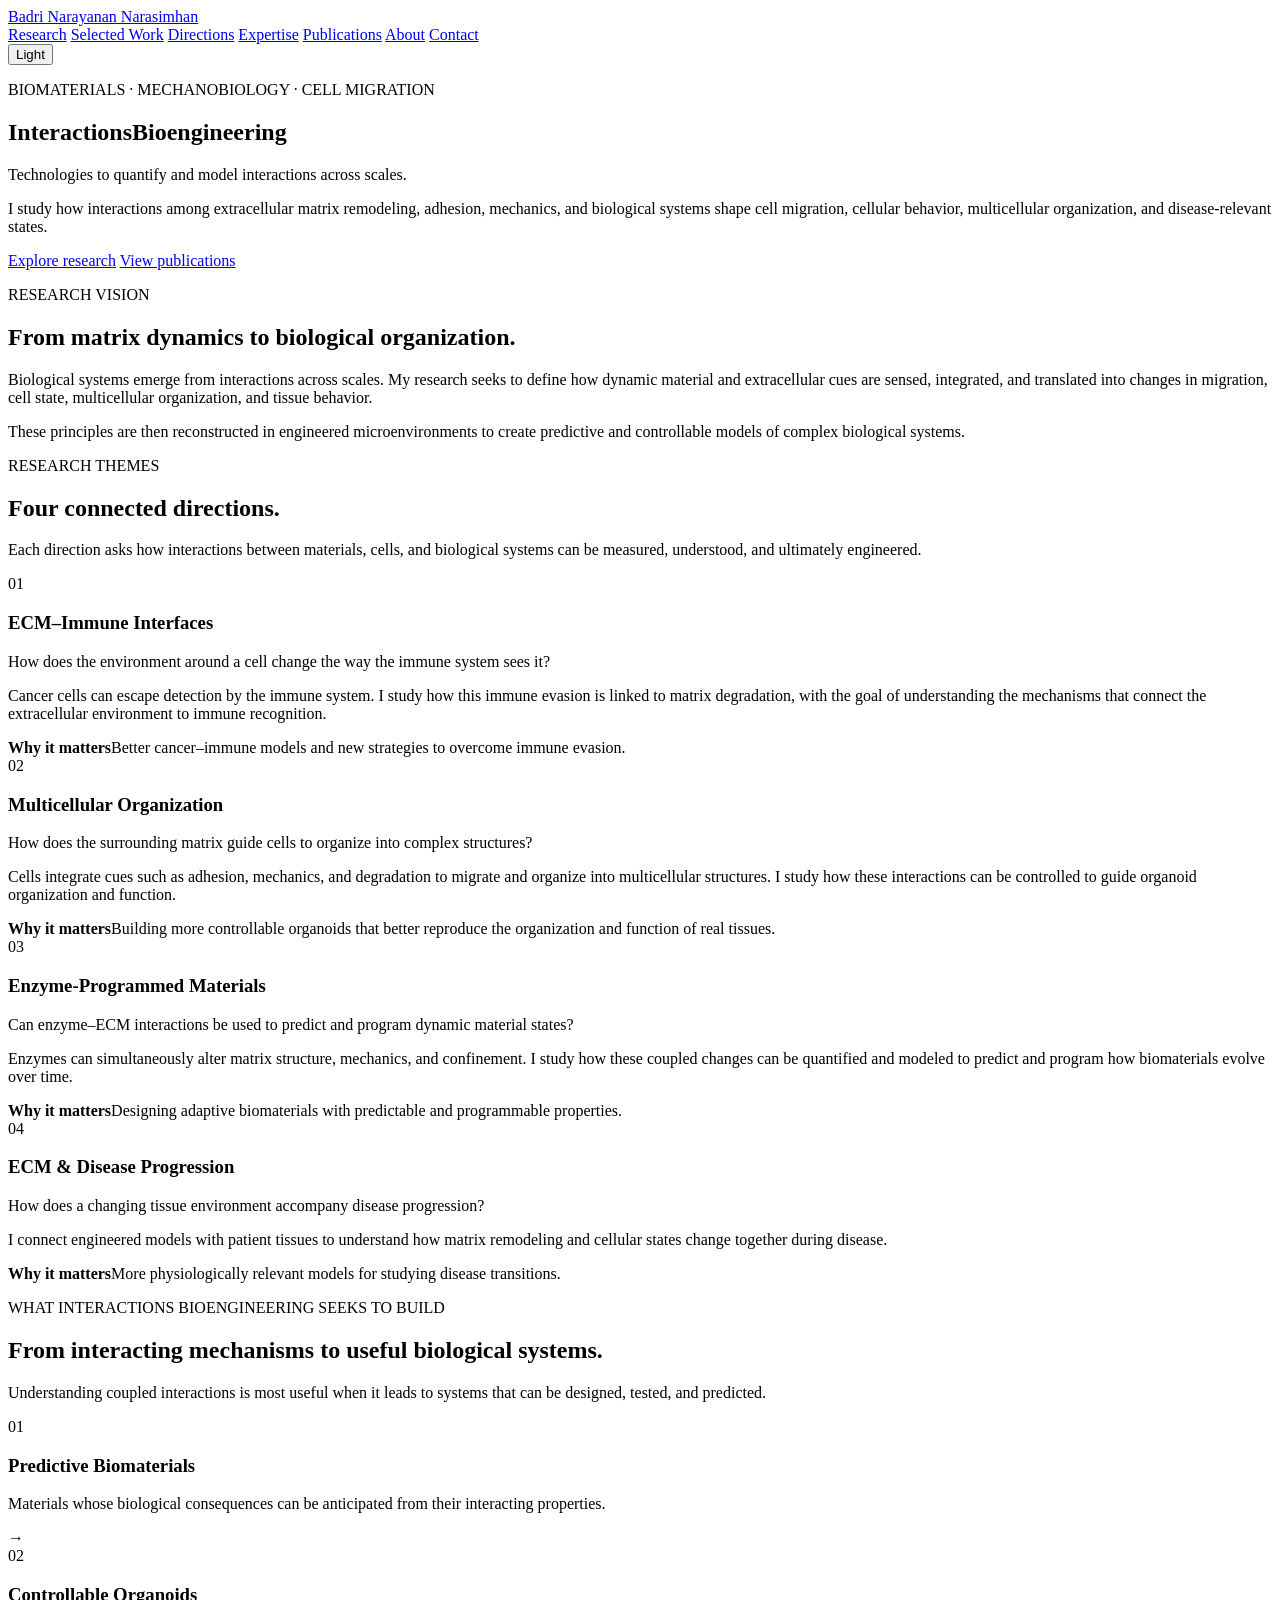
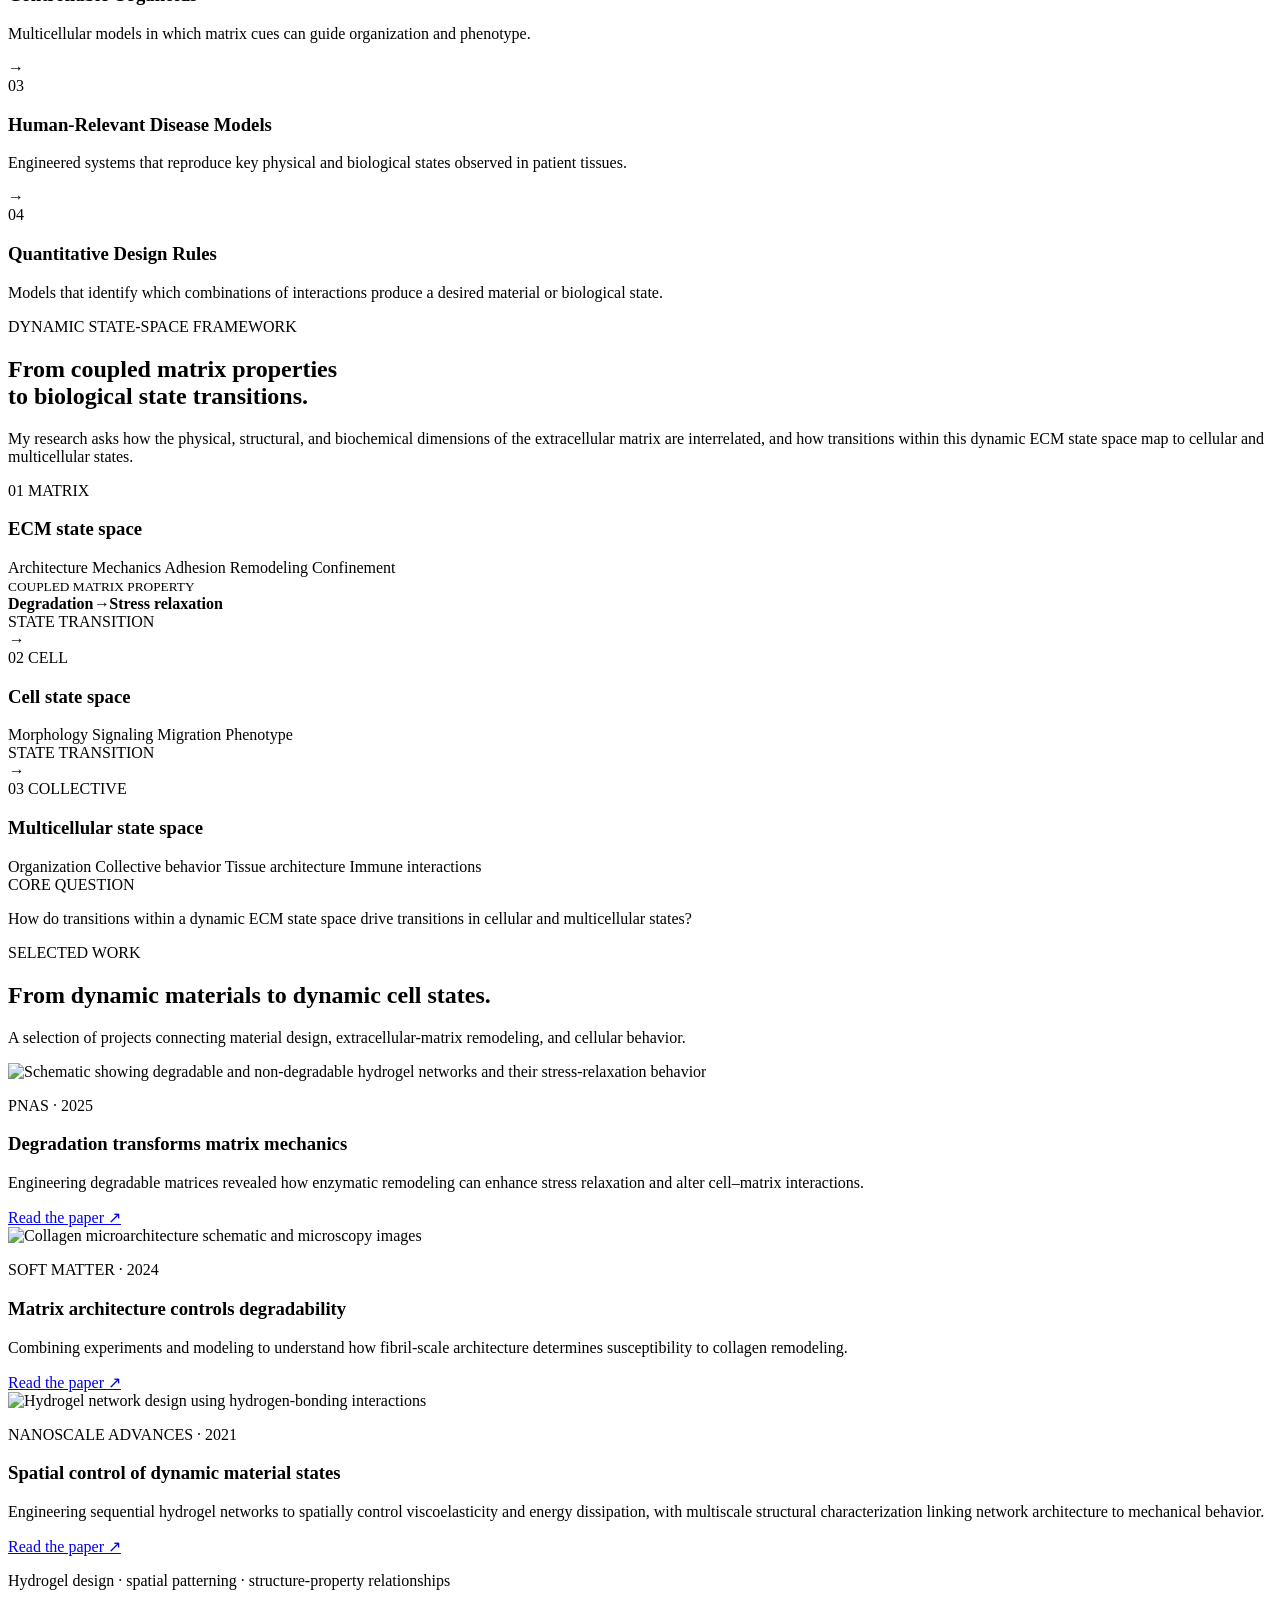
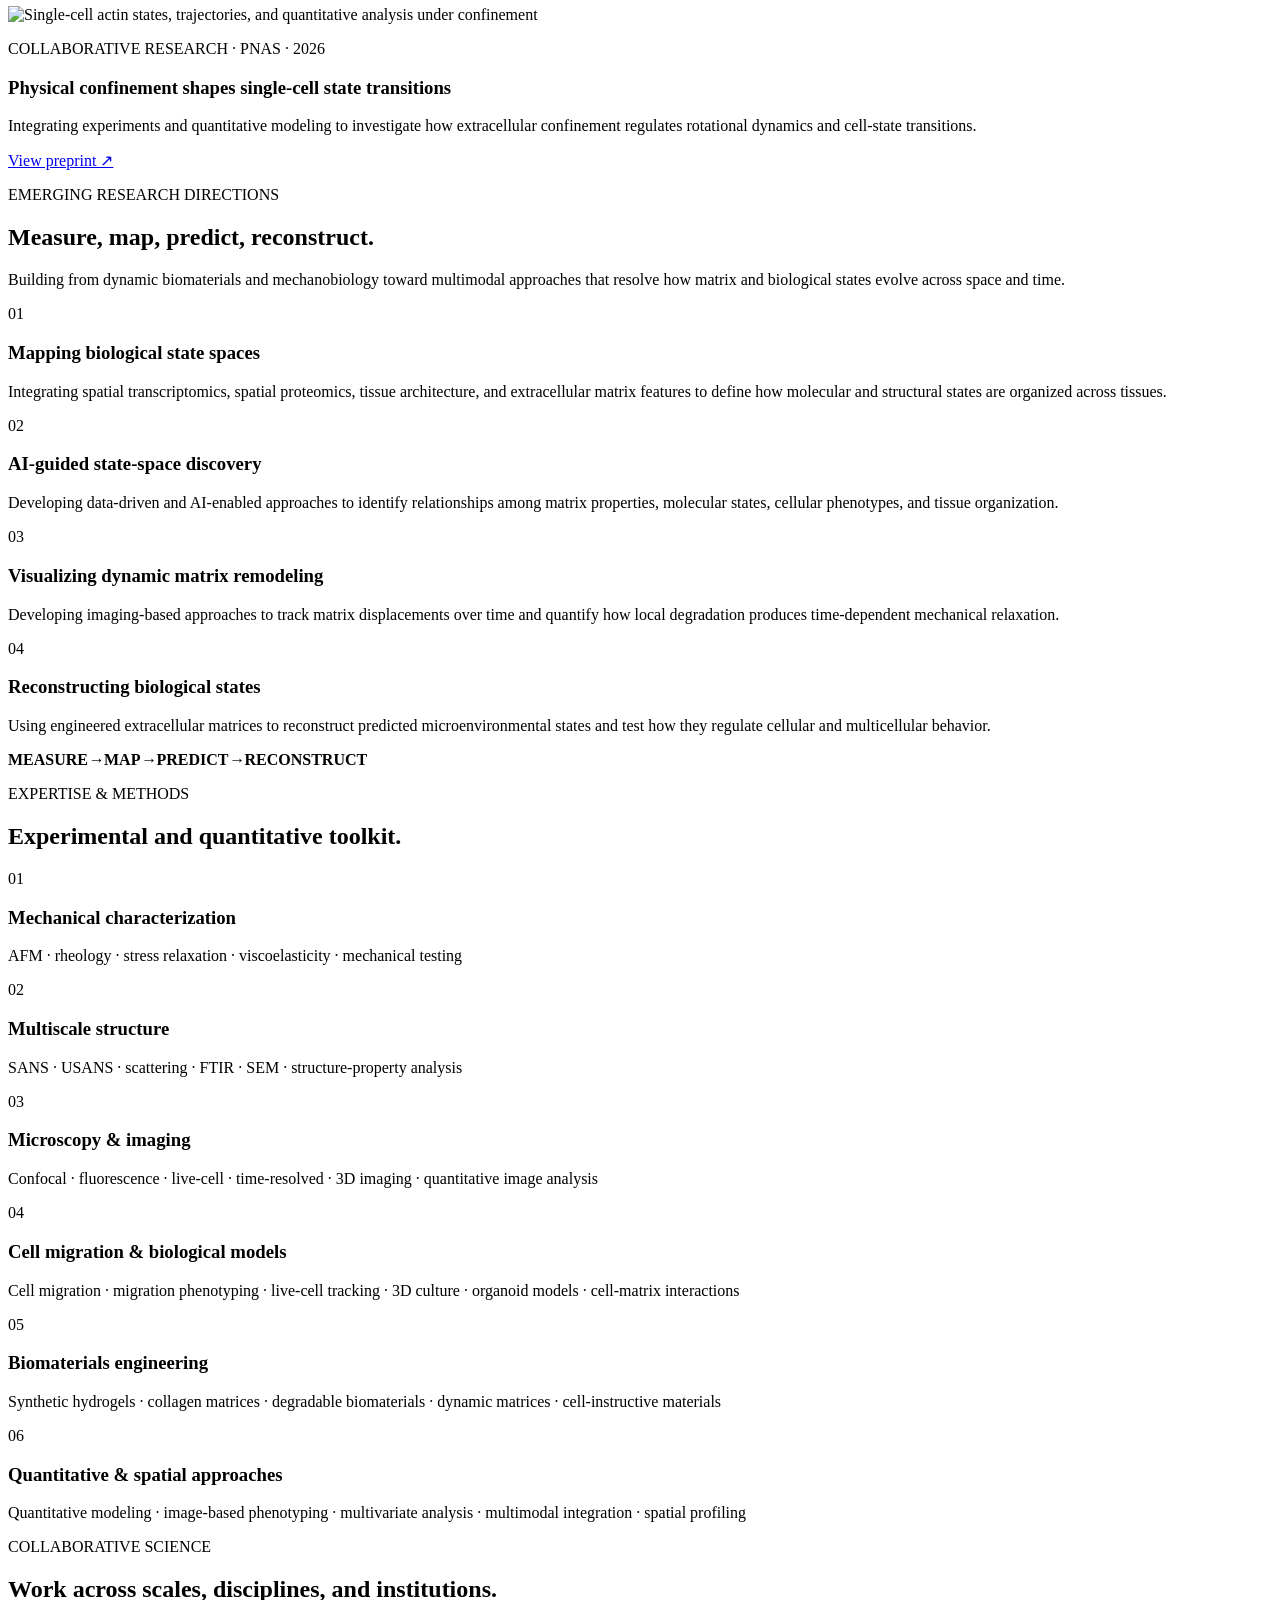
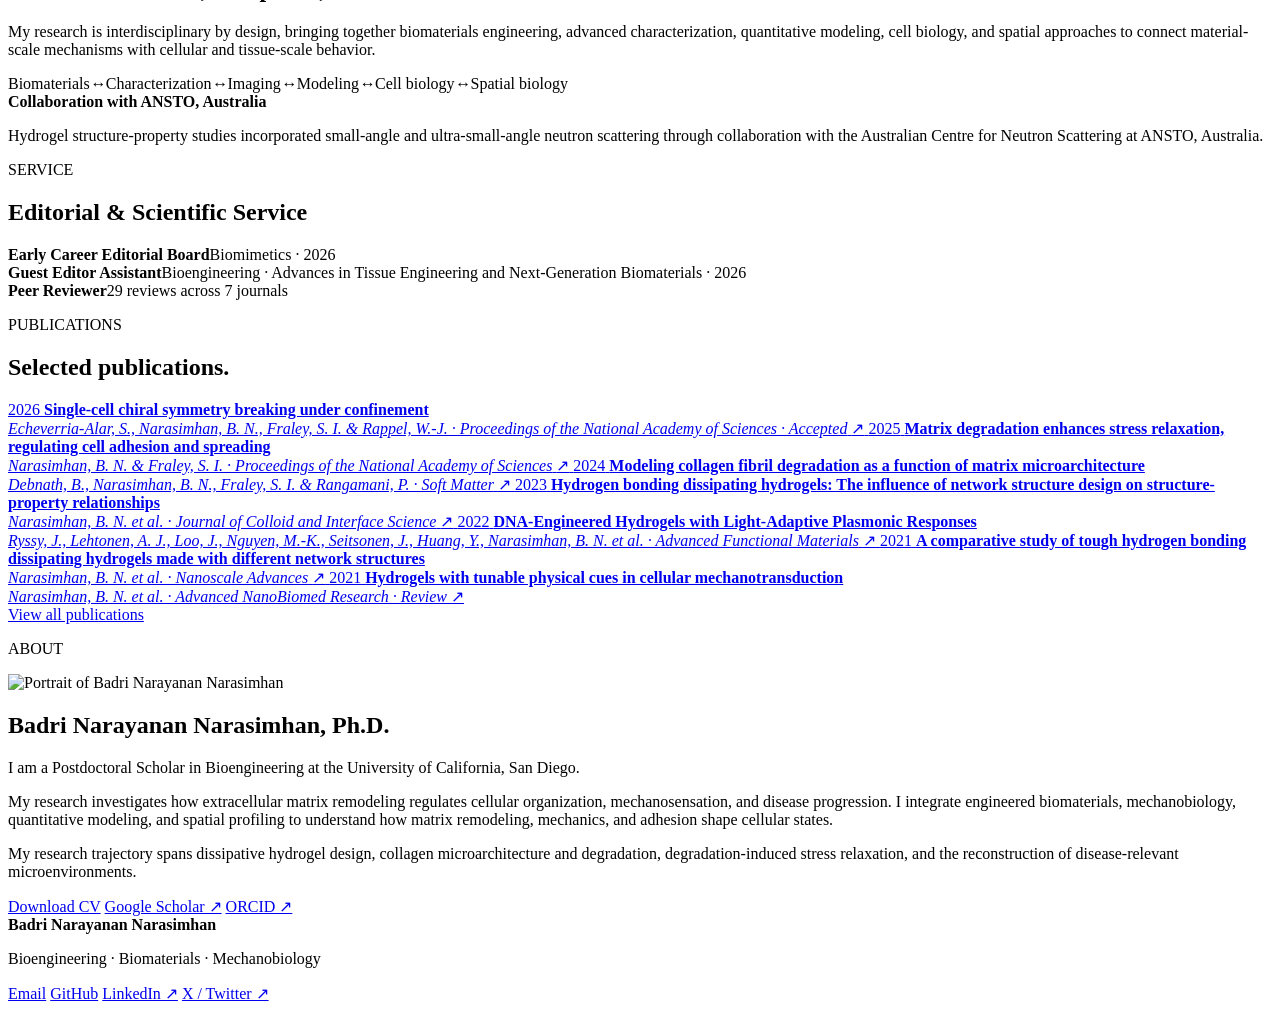
==== index.html @ c32cbf27 "Update index.html" ====
<!DOCTYPE html>
<html lang="en">
<head>
  <meta charset="UTF-8" />
  <meta name="viewport" content="width=device-width, initial-scale=1.0" />
  <meta name="description" content="Badri Narasimhan ,  Bioengineering, extracellular matrix, mechanobiology, and dynamic biomaterials." />
  <title>Badri Narayanan Narasimhan | Bioengineering</title>
  <link rel="preconnect" href="https://fonts.googleapis.com">
  <link rel="preconnect" href="https://fonts.gstatic.com" crossorigin>
  <link href="https://fonts.googleapis.com/css2?family=Inter:wght@400;500;600;700&family=Manrope:wght@500;600;700&display=swap" rel="stylesheet">
  <link rel="stylesheet" href="style.css" />
</head>

<body>
  <header class="site-header">
    <div class="container nav-wrap">
      <a class="brand" href="#top">Badri Narayanan Narasimhan</a>

      <nav class="nav">
        <a href="#research">Research</a>
        <a href="#work">Selected Work</a>
        <a href="#directions">Directions</a>
        <a href="#expertise">Expertise</a>
        <a href="publications.html">Publications</a>
        <a href="#about">About</a>
        <a href="#contact">Contact</a>
      </nav>
      <button class="theme-toggle" type="button" aria-label="Switch to light background" aria-pressed="false">
        <span class="theme-toggle-track" aria-hidden="true"><span class="theme-toggle-knob"></span></span>
        <span class="theme-toggle-label">Light</span>
      </button>
    </div>
  </header>

  <main id="top">
    <section class="hero container hero-v10">
      <div class="hero-copy hero-copy-v10">
        <p class="eyebrow interaction-eyebrow">BIOMATERIALS · MECHANOBIOLOGY · CELL MIGRATION</p>

        <div class="hero-brand-lockup" aria-label="InBIOX | Interactions Bioengineering">
          <span class="interaction-mark hero-mark-v10 distributed-logo" aria-hidden="true">
        <i></i><i></i>
        <b class="interaction-dot dot-a"></b>
        <b class="interaction-dot dot-b"></b>
        <b class="interaction-dot dot-c"></b>
        <b class="interaction-dot dot-d"></b>
        <b class="interaction-dot dot-e"></b>
        <b class="interaction-dot dot-f"></b>
        <b class="interaction-dot dot-g"></b>
        <b class="interaction-dot dot-h"></b>
        <b class="interaction-dot dot-i"></b>
      </span>
      <h1><span>Interactions</span><span>Bioengineering</span></h1>
        </div>

        <p class="hero-subline hero-subline-v10">Technologies to quantify and model interactions across scales.</p>
        <p class="hero-text hero-text-v10">
          I study how interactions among extracellular matrix remodeling, adhesion, mechanics,
          and biological systems shape cell migration, cellular behavior, multicellular organization,
          and disease-relevant states.
        </p>

        <div class="hero-actions">
          <a class="button primary" href="#research">Explore research</a>
          <a class="button secondary" href="publications.html">View publications</a>
        </div>
      </div>
    </section>

    <section class="vision">
      <div class="container split">
        <div>
          <p class="section-kicker">RESEARCH VISION</p>
          <h2>From matrix dynamics to biological organization.</h2>
        </div>

        <div class="vision-copy">
          <p>
            Biological systems emerge from interactions across scales. My research seeks to define how
            dynamic material and extracellular cues are sensed, integrated, and translated into changes
            in migration, cell state, multicellular organization, and tissue behavior.
          </p>
          <p>
            These principles are then reconstructed in engineered microenvironments to
            create predictive and controllable models of complex biological systems.
          </p>
        </div>
      </div>
    </section>

    <section id="research" class="section container">
      <div class="section-heading research-theme-heading">
        <p class="section-kicker">RESEARCH THEMES</p>
        <h2>Four connected directions.</h2>
        <p>Each direction asks how interactions between materials, cells, and biological systems can be measured, understood, and ultimately engineered.</p>
      </div>

      <div class="theme-grid">
        <article class="theme-card theme-green">
          <div class="theme-number">01</div><div class="theme-glyph glyph-immune"><i></i><i></i><i></i></div>
          <h3>ECM–Immune Interfaces</h3>
          <p class="theme-question">How does the environment around a cell change the way the immune system sees it?</p>
          <p class="theme-explanation">Cancer cells can escape detection by the immune system. I study how this immune evasion is linked to matrix degradation, with the goal of understanding the mechanisms that connect the extracellular environment to immune recognition.</p>
          <div class="theme-impact"><strong>Why it matters</strong><span>Better cancer–immune models and new strategies to overcome immune evasion.</span></div>
        </article>

        <article class="theme-card theme-blue">
          <div class="theme-number">02</div><div class="theme-glyph glyph-org"><i></i><i></i><i></i><i></i></div>
          <h3>Multicellular Organization</h3>
          <p class="theme-question">How does the surrounding matrix guide cells to organize into complex structures?</p>
          <p class="theme-explanation">Cells integrate cues such as adhesion, mechanics, and degradation to migrate and organize into multicellular structures. I study how these interactions can be controlled to guide organoid organization and function.</p>
          <div class="theme-impact"><strong>Why it matters</strong><span>Building more controllable organoids that better reproduce the organization and function of real tissues.</span></div>
        </article>

        <article class="theme-card theme-magenta">
          <div class="theme-number">03</div><div class="theme-glyph glyph-material"><i></i><i></i><i></i></div>
          <h3>Enzyme-Programmed Materials</h3>
          <p class="theme-question">Can enzyme–ECM interactions be used to predict and program dynamic material states?</p>
          <p class="theme-explanation">Enzymes can simultaneously alter matrix structure, mechanics, and confinement. I study how these coupled changes can be quantified and modeled to predict and program how biomaterials evolve over time.</p>
          <div class="theme-impact"><strong>Why it matters</strong><span>Designing adaptive biomaterials with predictable and programmable properties.</span></div>
        </article>

        <article class="theme-card theme-graphite">
          <div class="theme-number">04</div><div class="theme-glyph glyph-state"><i></i><i></i><i></i></div>
          <h3>ECM &amp; Disease Progression</h3>
          <p class="theme-question">How does a changing tissue environment accompany disease progression?</p>
          <p class="theme-explanation">I connect engineered models with patient tissues to understand how matrix remodeling and cellular states change together during disease.</p>
          <div class="theme-impact"><strong>Why it matters</strong><span>More physiologically relevant models for studying disease transitions.</span></div>
        </article>
      </div>
    </section>

<section class="build-section" id="what-we-build">
  <div class="container">
    <div class="section-heading build-heading">
      <p class="section-kicker">WHAT INTERACTIONS BIOENGINEERING SEEKS TO BUILD</p>
      <h2>From interacting mechanisms to useful biological systems.</h2>
      <p>Understanding coupled interactions is most useful when it leads to systems that can be designed, tested, and predicted.</p>
    </div>

    <div class="build-flow" aria-label="Research outcomes">
      <article class="build-item">
        <span class="build-index">01</span>
        <h3>Predictive Biomaterials</h3>
        <p>Materials whose biological consequences can be anticipated from their interacting properties.</p>
      </article>
      <span class="build-arrow" aria-hidden="true">→</span>
      <article class="build-item">
        <span class="build-index">02</span>
        <h3>Controllable Organoids</h3>
        <p>Multicellular models in which matrix cues can guide organization and phenotype.</p>
      </article>
      <span class="build-arrow" aria-hidden="true">→</span>
      <article class="build-item">
        <span class="build-index">03</span>
        <h3>Human-Relevant Disease Models</h3>
        <p>Engineered systems that reproduce key physical and biological states observed in patient tissues.</p>
      </article>
      <span class="build-arrow" aria-hidden="true">→</span>
      <article class="build-item">
        <span class="build-index">04</span>
        <h3>Quantitative Design Rules</h3>
        <p>Models that identify which combinations of interactions produce a desired material or biological state.</p>
      </article>
    </div>
  </div>
</section>



    <section class="state-space-band state-space-v51">
  <div class="container">
    <div class="state-title-row">
      <div>
        <p class="section-kicker">DYNAMIC STATE-SPACE FRAMEWORK</p>
        <h2>From coupled matrix properties<br>to biological state transitions.</h2>
      </div>
      <p class="state-intro">My research asks how the physical, structural, and biochemical dimensions of the extracellular matrix are interrelated, and how transitions within this dynamic ECM state space map to cellular and multicellular states.</p>
    </div>

    <div class="state-canvas">
      <div class="state-panel panel-ecm">
        <div class="panel-topline">
          <span class="state-index">01</span>
          <span class="state-domain">MATRIX</span>
        </div>
        <h3>ECM state space</h3>
        <div class="state-tags">
          <span>Architecture</span>
          <span>Mechanics</span>
          <span>Adhesion</span>
          <span>Remodeling</span>
          <span>Confinement</span>
        </div>
        <div class="coupling-box">
          <small>COUPLED MATRIX PROPERTY</small>
          <div><strong>Degradation</strong><i>→</i><strong>Stress relaxation</strong></div>
        </div>
      </div>

      <div class="flow-bridge" aria-hidden="true">
        <span>STATE TRANSITION</span>
        <div class="bridge-line"><b></b><i>→</i></div>
      </div>

      <div class="state-panel panel-cell">
        <div class="panel-topline">
          <span class="state-index">02</span>
          <span class="state-domain">CELL</span>
        </div>
        <h3>Cell state space</h3>
        <div class="state-tags">
          <span>Morphology</span>
          <span>Signaling</span>
          <span>Migration</span>
          <span>Phenotype</span>
        </div>
      </div>

      <div class="flow-bridge" aria-hidden="true">
        <span>STATE TRANSITION</span>
        <div class="bridge-line"><b></b><i>→</i></div>
      </div>

      <div class="state-panel panel-multi">
        <div class="panel-topline">
          <span class="state-index">03</span>
          <span class="state-domain">COLLECTIVE</span>
        </div>
        <h3>Multicellular state space</h3>
        <div class="state-tags">
          <span>Organization</span>
          <span>Collective behavior</span>
          <span>Tissue architecture</span>
          <span>Immune interactions</span>
        </div>
      </div>
    </div>

    <div class="state-bottomline">
      <span>CORE QUESTION</span>
      <p>How do transitions within a dynamic ECM state space drive transitions in cellular and multicellular states?</p>
    </div>
  </div>
</section>



<section id="work" class="section container selected-work">
      <div class="section-heading">
        <p class="section-kicker">SELECTED WORK</p>
        <h2>From dynamic materials to dynamic cell states.</h2>
        <p>A selection of projects connecting material design, extracellular-matrix remodeling, and cellular behavior.</p>
      </div>

      <article class="feature-project">
        <div class="project-image project-image-large">
          <img src="assets/pnas-degradation-mechanics.png" alt="Schematic showing degradable and non-degradable hydrogel networks and their stress-relaxation behavior">
        </div>
        <div class="project-copy">
          <p class="project-meta">PNAS · 2025</p>
          <h3>Degradation transforms matrix mechanics</h3>
          <p>Engineering degradable matrices revealed how enzymatic remodeling can enhance stress relaxation and alter cell–matrix interactions.</p>
          <a class="text-link" href="https://www.pnas.org/doi/full/10.1073/pnas.2416771122" target="_blank" rel="noopener">Read the paper ↗</a>
        </div>
      </article>

      <div class="project-grid">
        <article class="project-card">
          <div class="project-image">
            <img src="assets/softmatter-collagen-architecture.png" alt="Collagen microarchitecture schematic and microscopy images">
          </div>
          <div class="project-card-copy">
            <p class="project-meta">SOFT MATTER · 2024</p>
            <h3>Matrix architecture controls degradability</h3>
            <p>Combining experiments and modeling to understand how fibril-scale architecture determines susceptibility to collagen remodeling.</p>
            <a class="text-link" href="https://pubs.rsc.org/de-at/content/articlelanding/2024/sm/d4sm00971a" target="_blank" rel="noopener">Read the paper ↗</a>
          </div>
        </article>

        <article class="project-card">
          <div class="project-image">
            <img src="assets/dissipative-hydrogels.png" alt="Hydrogel network design using hydrogen-bonding interactions">
          </div>
          <div class="project-card-copy">
            <p class="project-meta">NANOSCALE ADVANCES · 2021</p>
            <h3>Spatial control of dynamic material states</h3>
            <p>Engineering sequential hydrogel networks to spatially control viscoelasticity and energy dissipation, with multiscale structural characterization linking network architecture to mechanical behavior.</p>
            <a class="text-link" href="https://pubs.rsc.org/en/content/articlelanding/2021/na/d1na00103e" target="_blank" rel="noopener">Read the paper ↗</a>
            <p class="collab-meta">Hydrogel design · spatial patterning · structure-property relationships</p>
          </div>
        </article>
      </div>

      <article class="collab-project">
        <div class="collab-image">
          <img src="assets/confinement-cell-dynamics.png" alt="Single-cell actin states, trajectories, and quantitative analysis under confinement">
        </div>
        <div class="project-copy">
          <p class="project-meta">COLLABORATIVE RESEARCH · PNAS · 2026</p>
          <h3>Physical confinement shapes single-cell state transitions</h3>
          <p>Integrating experiments and quantitative modeling to investigate how extracellular confinement regulates rotational dynamics and cell-state transitions.</p>
          <a class="text-link" href="https://www.biorxiv.org/content/10.64898/2025.12.23.696323v3" target="_blank" rel="noopener">View preprint ↗</a>
        </div>
      </article>
    </section>

<section id="directions" class="section emerging-section">
      <div class="container">
        <div class="section-heading">
          <p class="section-kicker">EMERGING RESEARCH DIRECTIONS</p>
          <h2>Measure, map, predict, reconstruct.</h2>
          <p>Building from dynamic biomaterials and mechanobiology toward multimodal approaches that resolve how matrix and biological states evolve across space and time.</p>
        </div>

        <div class="direction-grid">
          <article class="direction-card">
            <span>01</span>
            <h3>Mapping biological state spaces</h3>
            <p>Integrating spatial transcriptomics, spatial proteomics, tissue architecture, and extracellular matrix features to define how molecular and structural states are organized across tissues.</p>
          </article>
          <article class="direction-card">
            <span>02</span>
            <h3>AI-guided state-space discovery</h3>
            <p>Developing data-driven and AI-enabled approaches to identify relationships among matrix properties, molecular states, cellular phenotypes, and tissue organization.</p>
          </article>
          <article class="direction-card">
            <span>03</span>
            <h3>Visualizing dynamic matrix remodeling</h3>
            <p>Developing imaging-based approaches to track matrix displacements over time and quantify how local degradation produces time-dependent mechanical relaxation.</p>
          </article>
          <article class="direction-card">
            <span>04</span>
            <h3>Reconstructing biological states</h3>
            <p>Using engineered extracellular matrices to reconstruct predicted microenvironmental states and test how they regulate cellular and multicellular behavior.</p>
          </article>
        </div>

        <div class="research-loop" aria-label="Measure map predict reconstruct framework">
          <strong>MEASURE</strong><i>→</i><strong>MAP</strong><i>→</i><strong>PREDICT</strong><i>→</i><strong>RECONSTRUCT</strong>
        </div>
      </div>
    </section>

    <section id="expertise" class="section container expertise-section">
  <div class="section-heading">
    <p class="section-kicker">EXPERTISE &amp; METHODS</p>
    <h2>Experimental and quantitative toolkit.</h2>
  </div>
  <div class="expertise-lines">
    <article><span>01</span><h3>Mechanical characterization</h3><p>AFM · rheology · stress relaxation · viscoelasticity · mechanical testing</p></article>
    <article><span>02</span><h3>Multiscale structure</h3><p>SANS · USANS · scattering · FTIR · SEM · structure-property analysis</p></article>
    <article><span>03</span><h3>Microscopy &amp; imaging</h3><p>Confocal · fluorescence · live-cell · time-resolved · 3D imaging · quantitative image analysis</p></article>
    <article><span>04</span><h3>Cell migration &amp; biological models</h3><p>Cell migration · migration phenotyping · live-cell tracking · 3D culture · organoid models · cell-matrix interactions</p></article>
    <article><span>05</span><h3>Biomaterials engineering</h3><p>Synthetic hydrogels · collagen matrices · degradable biomaterials · dynamic matrices · cell-instructive materials</p></article>
    <article><span>06</span><h3>Quantitative &amp; spatial approaches</h3><p>Quantitative modeling · image-based phenotyping · multivariate analysis · multimodal integration · spatial profiling</p></article>
  </div>
</section>

    <section class="collaboration-band">
<div class="container collaboration-layout">
  <div>
    <p class="section-kicker">COLLABORATIVE SCIENCE</p>
    <h2>Work across scales, disciplines, and institutions.</h2>
  </div>
  <div>
    <p class="collab-lead">My research is interdisciplinary by design, bringing together biomaterials engineering, advanced characterization, quantitative modeling, cell biology, and spatial approaches to connect material-scale mechanisms with cellular and tissue-scale behavior.</p>
    <div class="discipline-chain">
      <span>Biomaterials</span><i>↔</i><span>Characterization</span><i>↔</i><span>Imaging</span><i>↔</i><span>Modeling</span><i>↔</i><span>Cell biology</span><i>↔</i><span>Spatial biology</span>
    </div>
    <div class="collab-highlight">
      <strong>Collaboration with ANSTO, Australia</strong>
      <p>Hydrogel structure-property studies incorporated small-angle and ultra-small-angle neutron scattering through collaboration with the Australian Centre for Neutron Scattering at ANSTO, Australia.</p>
    </div>
  </div>
</div>
</section>

<section class="section container service-section">
  <div class="service-head">
    <p class="section-kicker">SERVICE</p>
    <h2>Editorial &amp; Scientific Service</h2>
  </div>
  <div class="service-list">
    <div><strong>Early Career Editorial Board</strong><span>Biomimetics · 2026</span></div>
    <div><strong>Guest Editor Assistant</strong><span>Bioengineering · Advances in Tissue Engineering and Next-Generation Biomaterials · 2026</span></div>
    <div><strong>Peer Reviewer</strong><span>29 reviews across 7 journals</span></div>
  </div>
</section>

<section id="publications" class="section publications-band">
      <div class="container">
        <div class="section-heading">
          <p class="section-kicker">PUBLICATIONS</p>
          <h2>Selected publications.</h2>
        </div>
        <div class="pub-list">
          <a class="pub-row" href="https://www.biorxiv.org/content/10.64898/2025.12.23.696323v3" target="_blank" rel="noopener">
            <span class="pub-year">2026</span>
            <span><strong>Single-cell chiral symmetry breaking under confinement</strong><br><em class="pub-meta">Echeverria-Alar, S., Narasimhan, B. N., Fraley, S. I. &amp; Rappel, W.-J. · Proceedings of the National Academy of Sciences · Accepted</em></span>
            <span class="pub-arrow">↗</span>
          </a>
          <a class="pub-row" href="https://www.pnas.org/doi/full/10.1073/pnas.2416771122" target="_blank" rel="noopener">
            <span class="pub-year">2025</span>
            <span><strong>Matrix degradation enhances stress relaxation, regulating cell adhesion and spreading</strong><br><em class="pub-meta">Narasimhan, B. N. &amp; Fraley, S. I. · Proceedings of the National Academy of Sciences</em></span>
            <span class="pub-arrow">↗</span>
          </a>
          <a class="pub-row" href="https://pubs.rsc.org/de-at/content/articlelanding/2024/sm/d4sm00971a" target="_blank" rel="noopener">
            <span class="pub-year">2024</span>
            <span><strong>Modeling collagen fibril degradation as a function of matrix microarchitecture</strong><br><em class="pub-meta">Debnath, B., Narasimhan, B. N., Fraley, S. I. &amp; Rangamani, P. · Soft Matter</em></span>
            <span class="pub-arrow">↗</span>
          </a>
          <a class="pub-row" href="https://doi.org/10.1016/j.jcis.2022.10.029" target="_blank" rel="noopener">
            <span class="pub-year">2023</span>
            <span><strong>Hydrogen bonding dissipating hydrogels: The influence of network structure design on structure-property relationships</strong><br><em class="pub-meta">Narasimhan, B. N. et al. · Journal of Colloid and Interface Science</em></span>
            <span class="pub-arrow">↗</span>
          </a>
          <a class="pub-row" href="https://advanced.onlinelibrary.wiley.com/doi/10.1002/adfm.202201249" target="_blank" rel="noopener">
            <span class="pub-year">2022</span>
            <span><strong>DNA-Engineered Hydrogels with Light-Adaptive Plasmonic Responses</strong><br><em class="pub-meta">Ryssy, J., Lehtonen, A. J., Loo, J., Nguyen, M.-K., Seitsonen, J., Huang, Y., Narasimhan, B. N. et al. · Advanced Functional Materials</em></span>
            <span class="pub-arrow">↗</span>
          </a>
          <a class="pub-row" href="https://pubs.rsc.org/en/content/articlelanding/2021/na/d1na00103e" target="_blank" rel="noopener">
            <span class="pub-year">2021</span>
            <span><strong>A comparative study of tough hydrogen bonding dissipating hydrogels made with different network structures</strong><br><em class="pub-meta">Narasimhan, B. N. et al. · Nanoscale Advances</em></span>
            <span class="pub-arrow">↗</span>
          </a>
          <a class="pub-row" href="https://advanced.onlinelibrary.wiley.com/doi/10.1002/anbr.202100059" target="_blank" rel="noopener">
            <span class="pub-year">2021</span>
            <span><strong>Hydrogels with tunable physical cues in cellular mechanotransduction</strong><br><em class="pub-meta">Narasimhan, B. N. et al. · Advanced NanoBiomed Research · Review</em></span>
            <span class="pub-arrow">↗</span>
          </a>
        </div>
        <a class="button button-secondary pub-button" href="publications.html">View all publications</a>
      </div>
    </section>

<section id="about" class="section container about-section">
      <div class="about-label">
        <p class="section-kicker">ABOUT</p>
        <img class="about-portrait" src="assets/badri-narasimhan.jpg" alt="Portrait of Badri Narayanan Narasimhan" />
      </div>
      <div class="about-copy">
        <h2>Badri Narayanan Narasimhan, Ph.D.</h2>
        <p class="about-lead">I am a Postdoctoral Scholar in Bioengineering at the University of California, San Diego.</p>
        <p>My research investigates how extracellular matrix remodeling regulates cellular organization, mechanosensation, and disease progression. I integrate engineered biomaterials, mechanobiology, quantitative modeling, and spatial profiling to understand how matrix remodeling, mechanics, and adhesion shape cellular states.</p>
        <p>My research trajectory spans dissipative hydrogel design, collagen microarchitecture and degradation, degradation-induced stress relaxation, and the reconstruction of disease-relevant microenvironments.</p>
        <div class="about-actions">
          <a class="button button-primary" href="Badri_Narayanan_Narasimhan_CV.pdf" target="_blank">Download CV</a>
          <a class="button button-secondary" href="https://scholar.google.com/citations?user=KhqiC1IAAAAJ&amp;hl=en&amp;oi=ao" target="_blank" rel="noopener">Google Scholar ↗</a>
          <a class="button button-secondary" href="https://orcid.org/0000-0002-2936-0398" target="_blank" rel="noopener">ORCID ↗</a>
        </div>
      </div>
    </section>
  </main>

  <footer id="contact">
    <div class="container footer-wrap">
      <div>
        <strong>Badri Narayanan Narasimhan</strong>
        <p>Bioengineering · Biomaterials · Mechanobiology</p>
      </div>

      <div class="footer-right">
        <a href="mailto:bnarasimhan@ucsd.edu">Email</a>
        <a href="https://github.com/badrinarasimhan2">GitHub</a>
      
          <a href="https://www.linkedin.com/in/badri-narayanan-narasimhan-9518b510/" target="_blank" rel="noopener noreferrer">LinkedIn ↗</a>
          <a href="https://x.com/badz_nithin" target="_blank" rel="noopener noreferrer">X / Twitter ↗</a>
        </div>
    </div>
  </footer>

  <script>
    (function () {
      const button = document.querySelector('.theme-toggle');
      if (!button) return;

      function applyTheme(light) {
        document.body.classList.toggle('light-theme', light);
        button.setAttribute('aria-pressed', light ? 'true' : 'false');
        button.setAttribute('aria-label', light ? 'Switch to dark background' : 'Switch to light background');
        const label = button.querySelector('.theme-toggle-label');
        if (label) label.textContent = light ? 'Dark' : 'Light';
      }

      let light = false;
      try {
        light = localStorage.getItem('badri-site-theme-v19') === 'light';
      } catch (e) {}
      applyTheme(light);

      button.addEventListener('click', function () {
        const nextLight = !document.body.classList.contains('light-theme');
        applyTheme(nextLight);
        try {
          localStorage.setItem('badri-site-theme-v19', nextLight ? 'light' : 'dark');
        } catch (e) {}
      });
    })();
  </script>
</body>
</html>
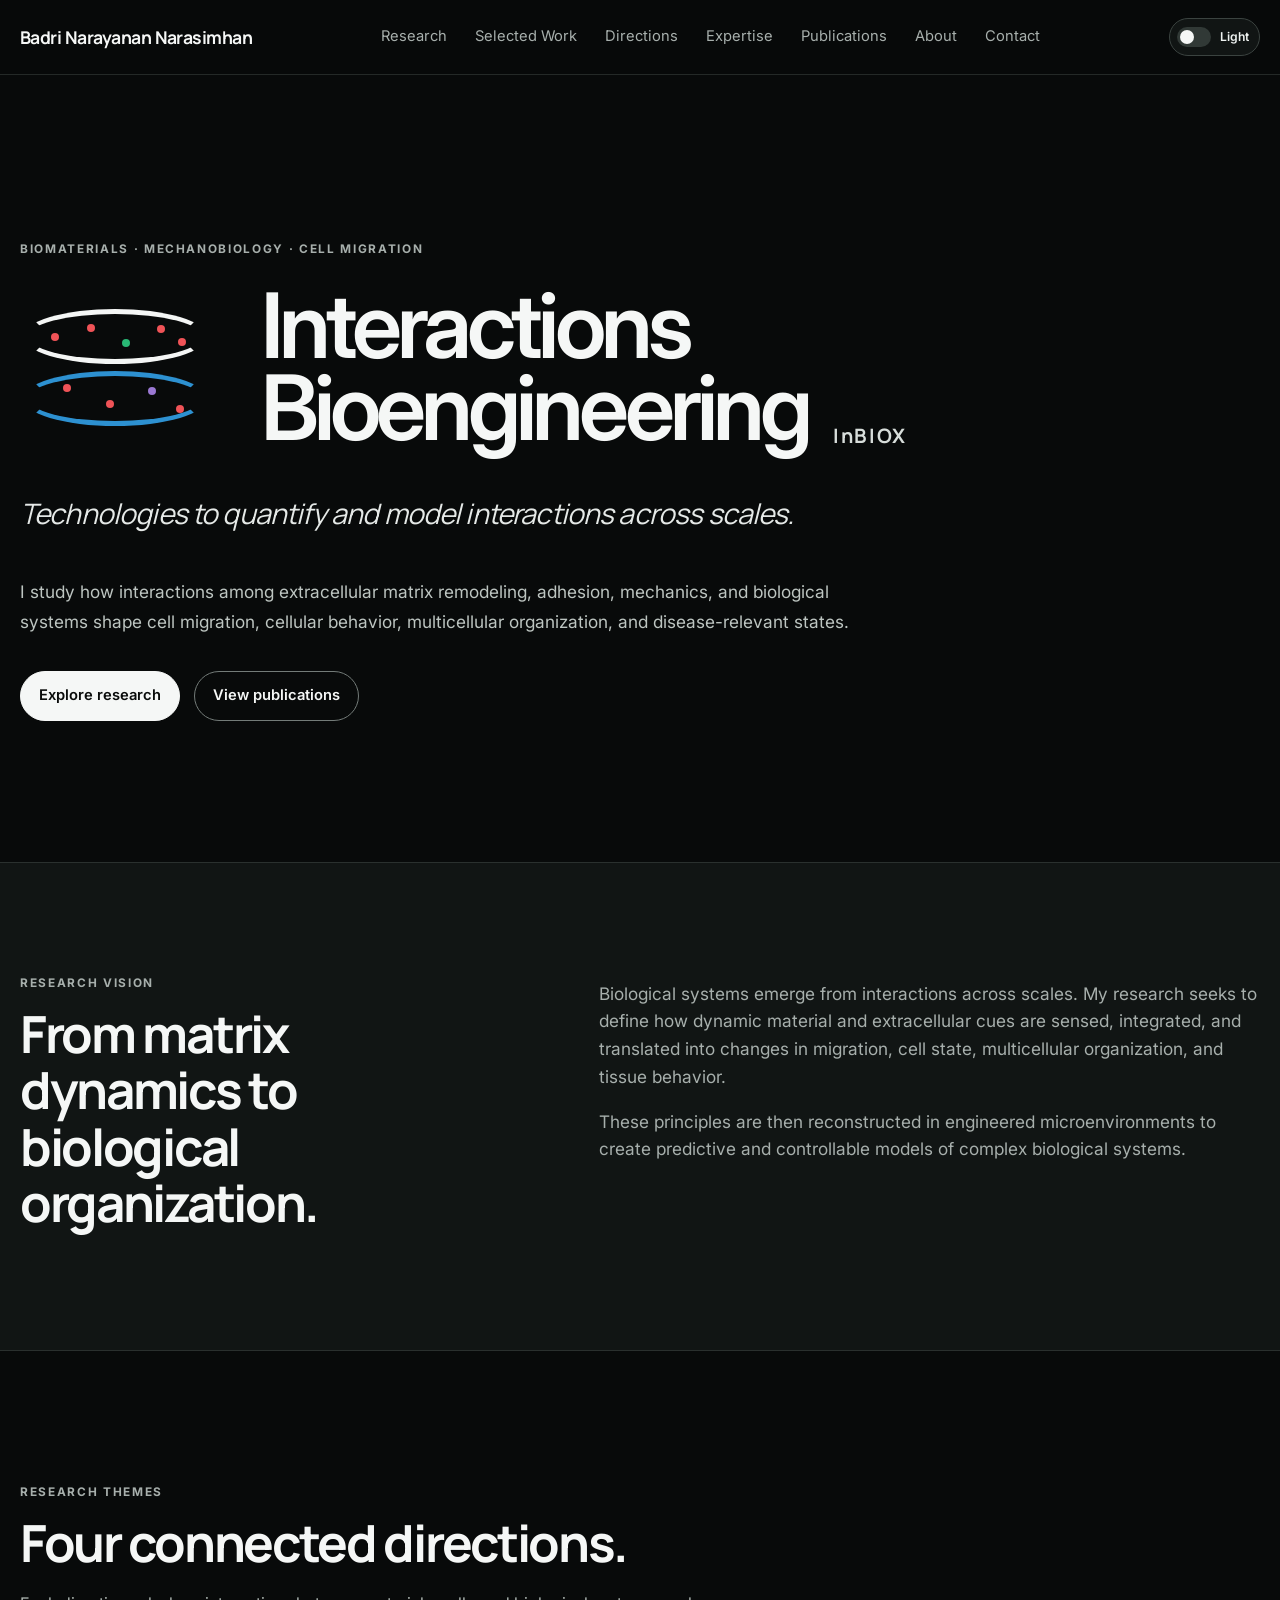
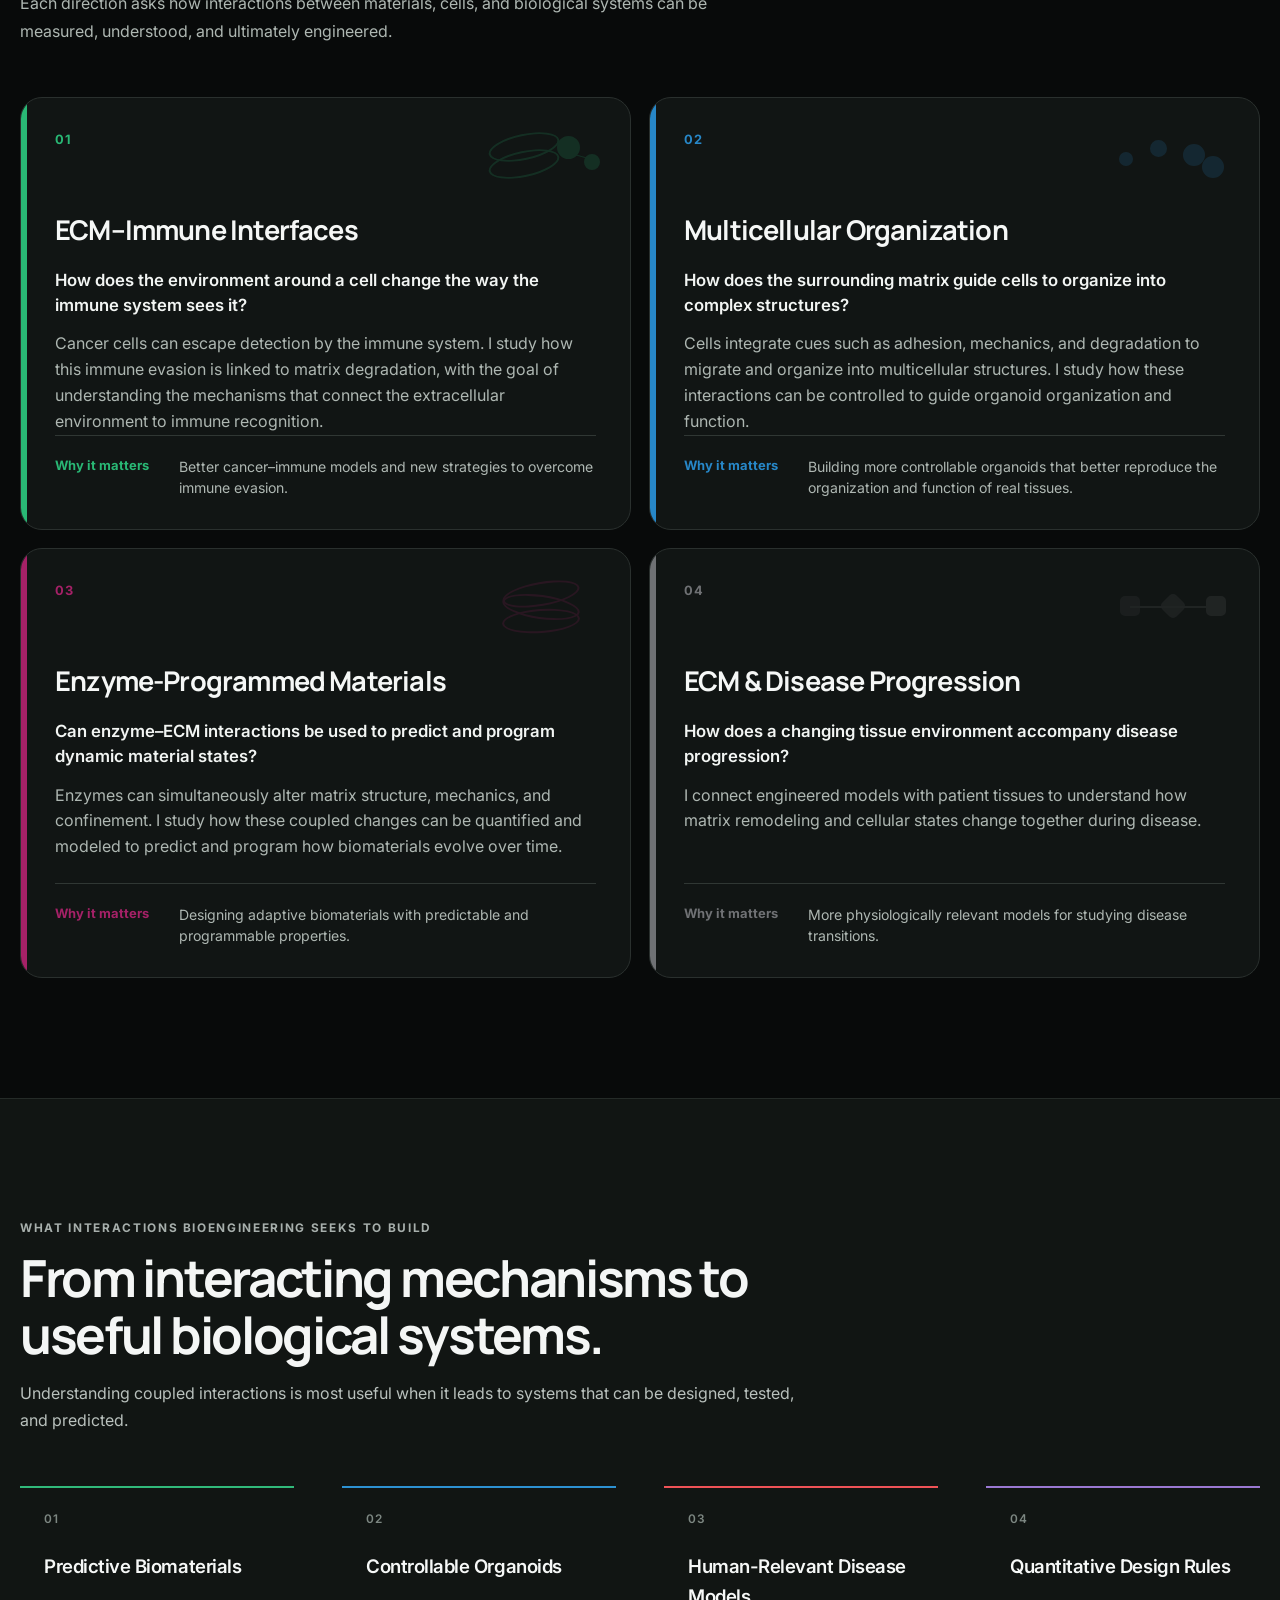
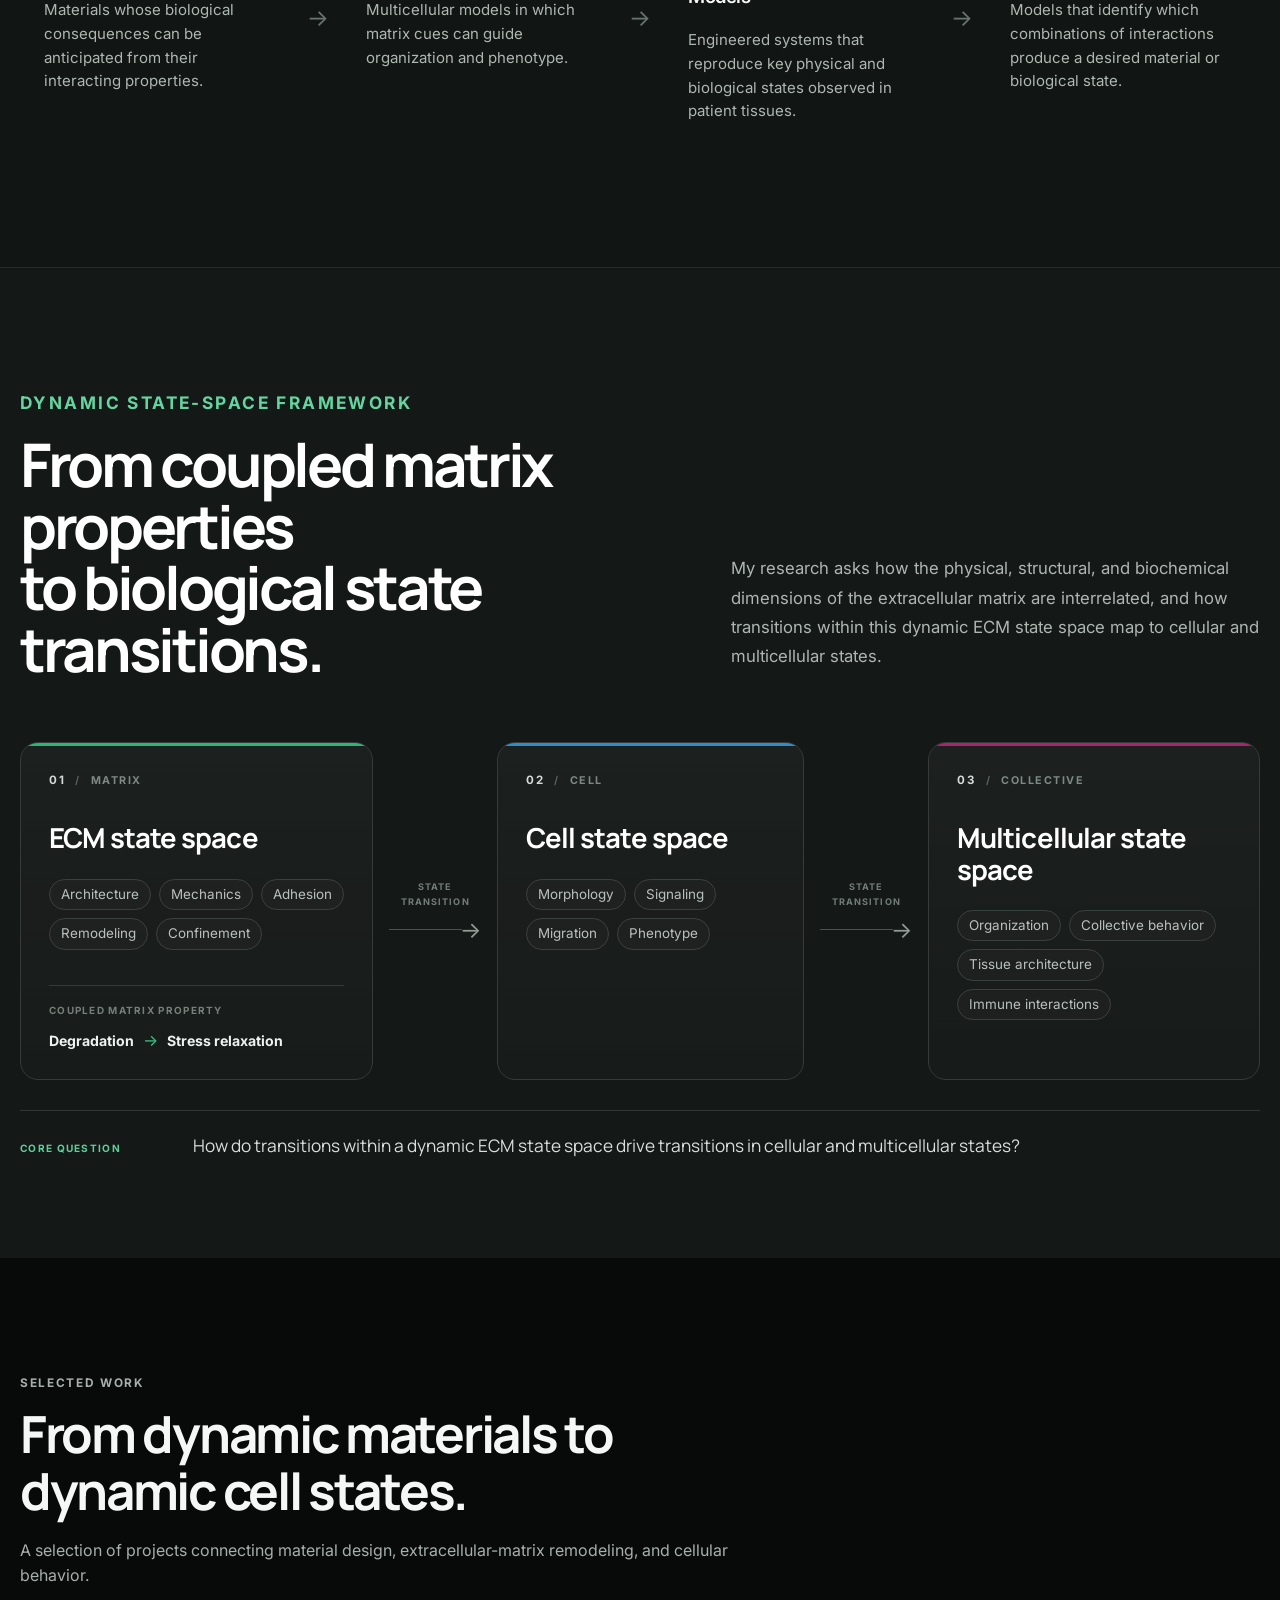
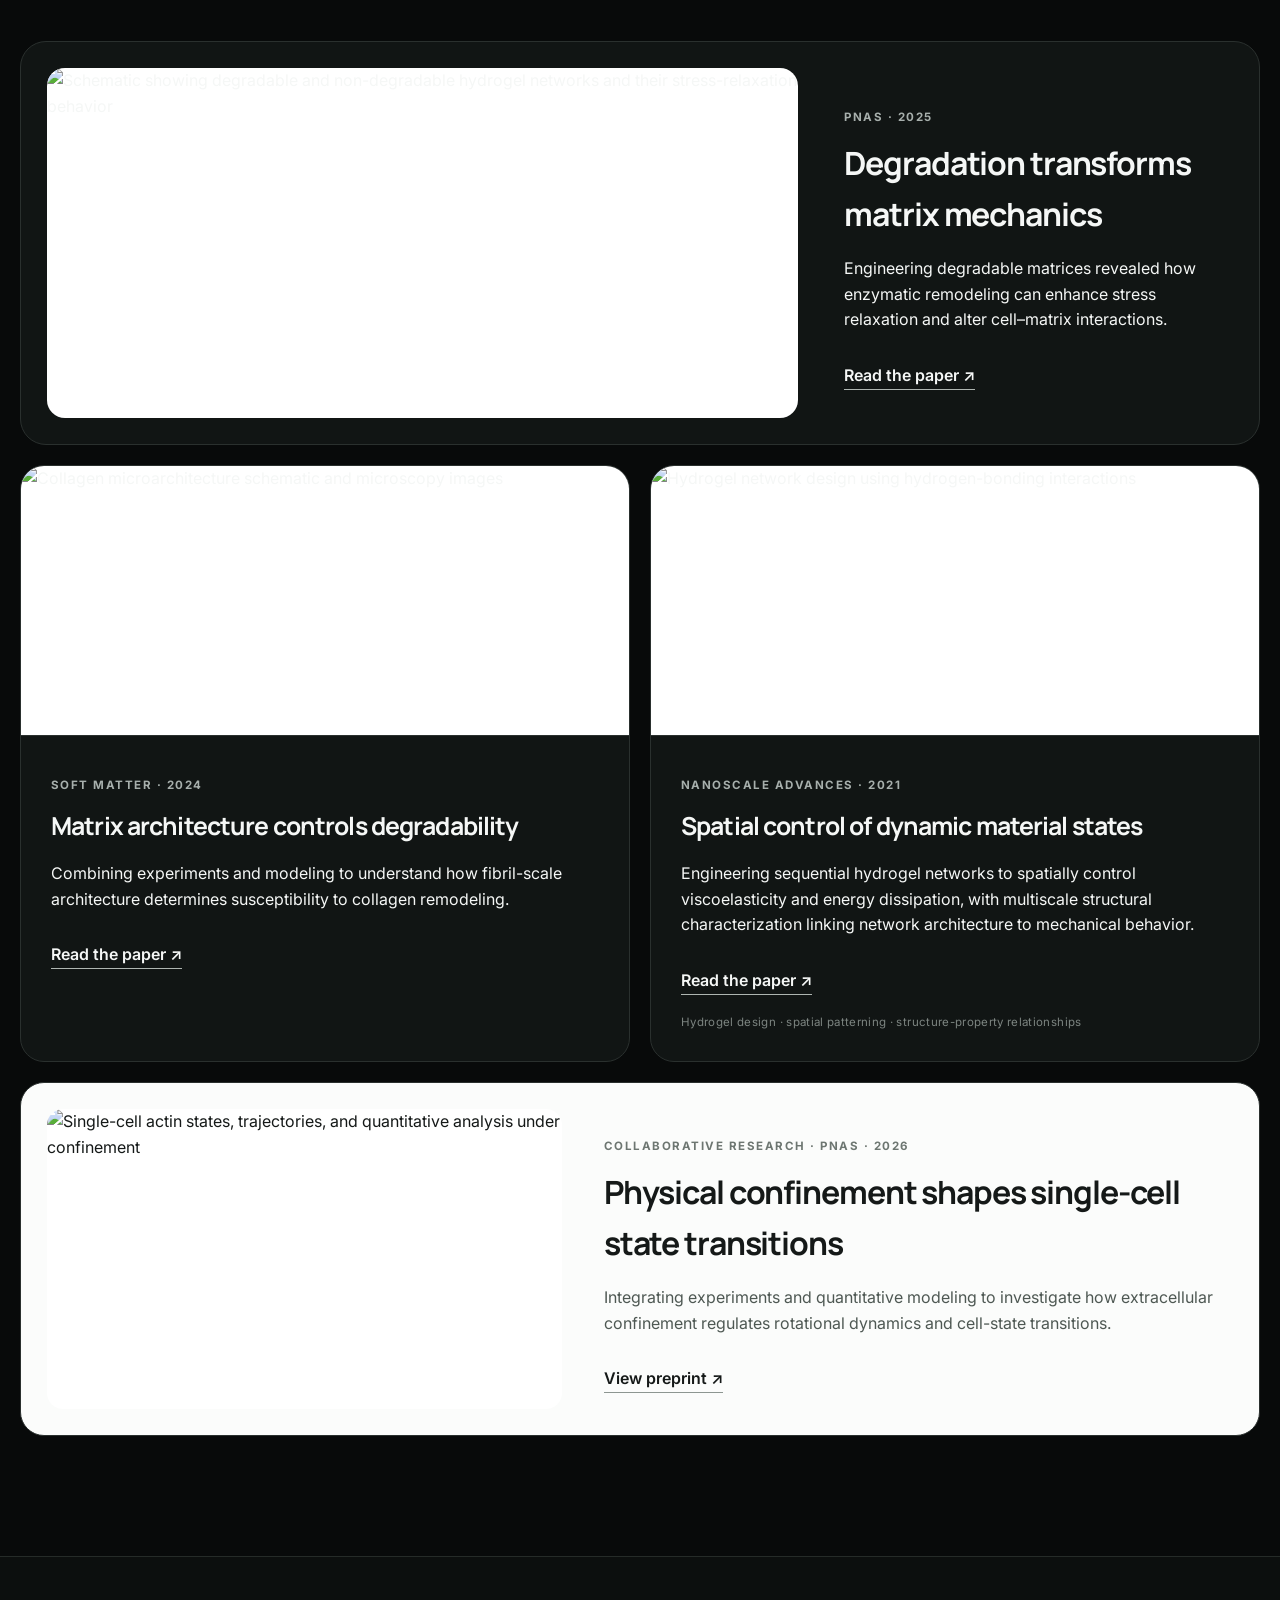
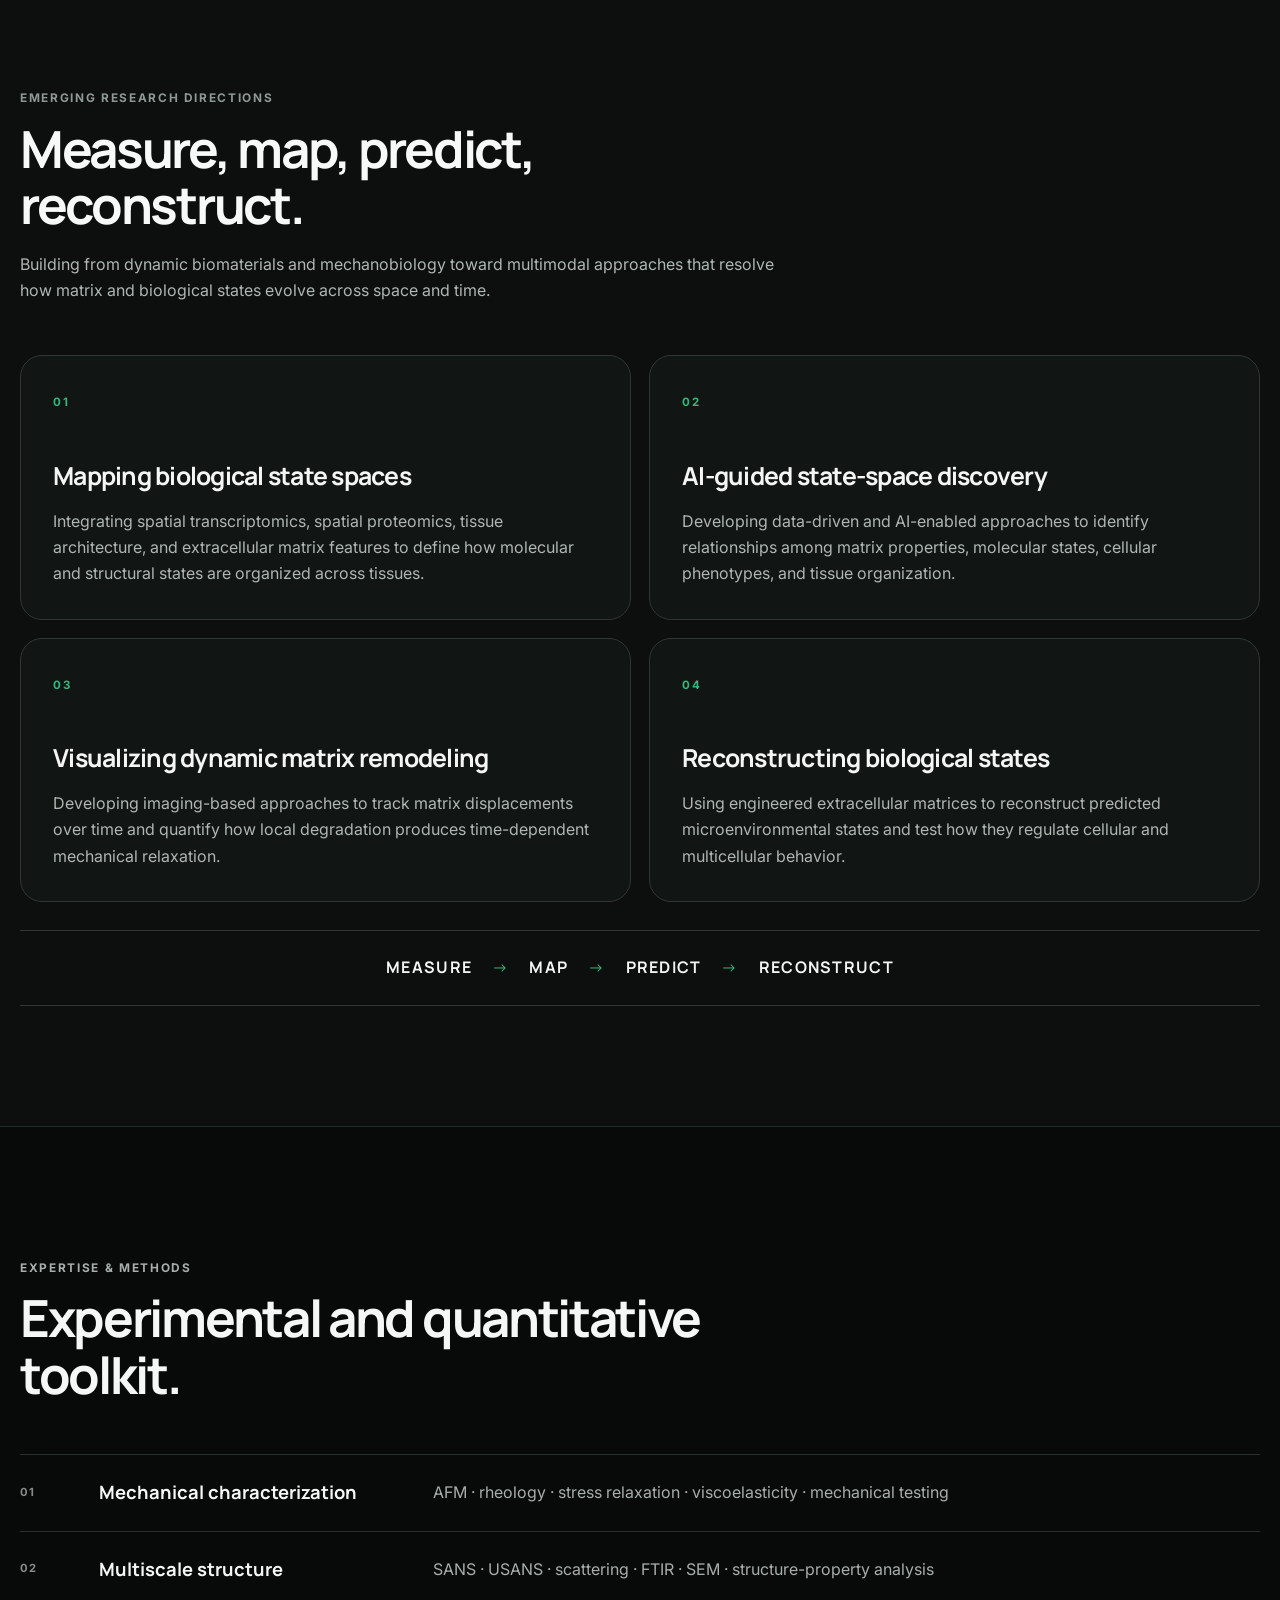
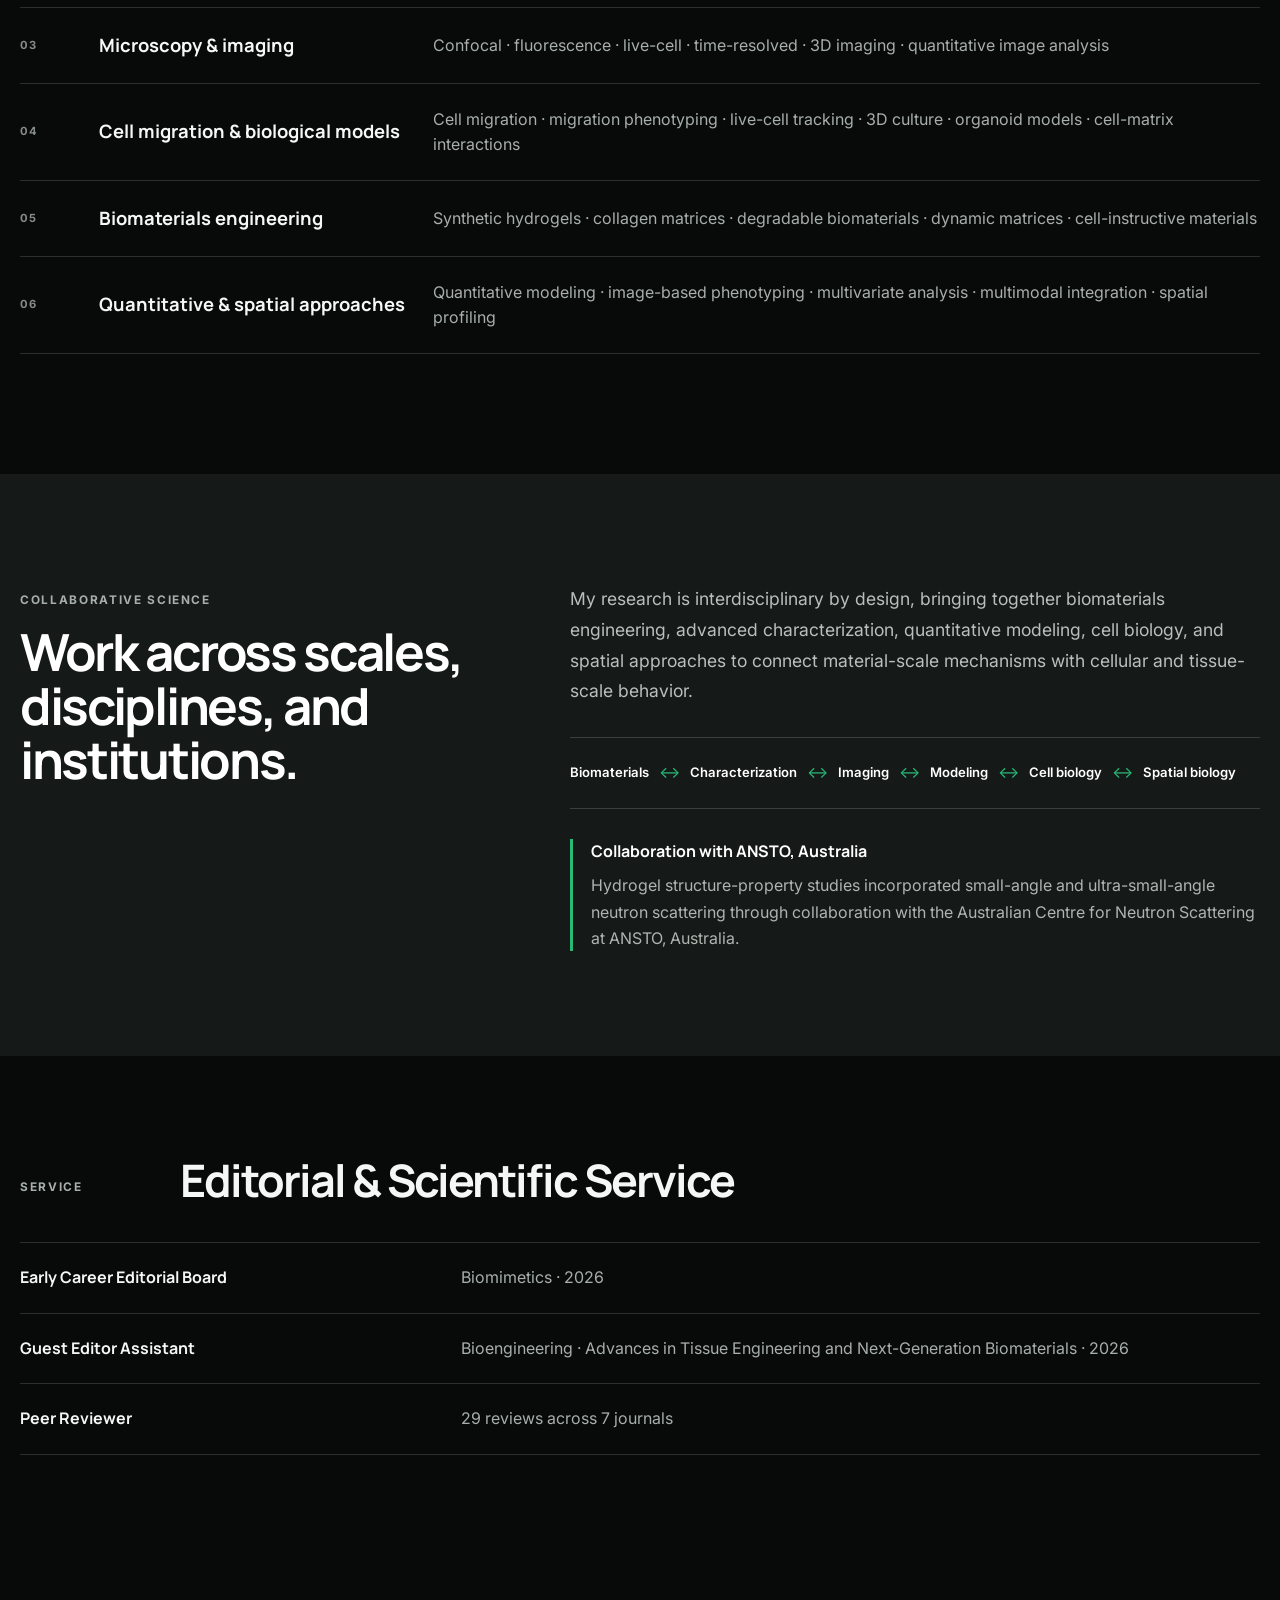
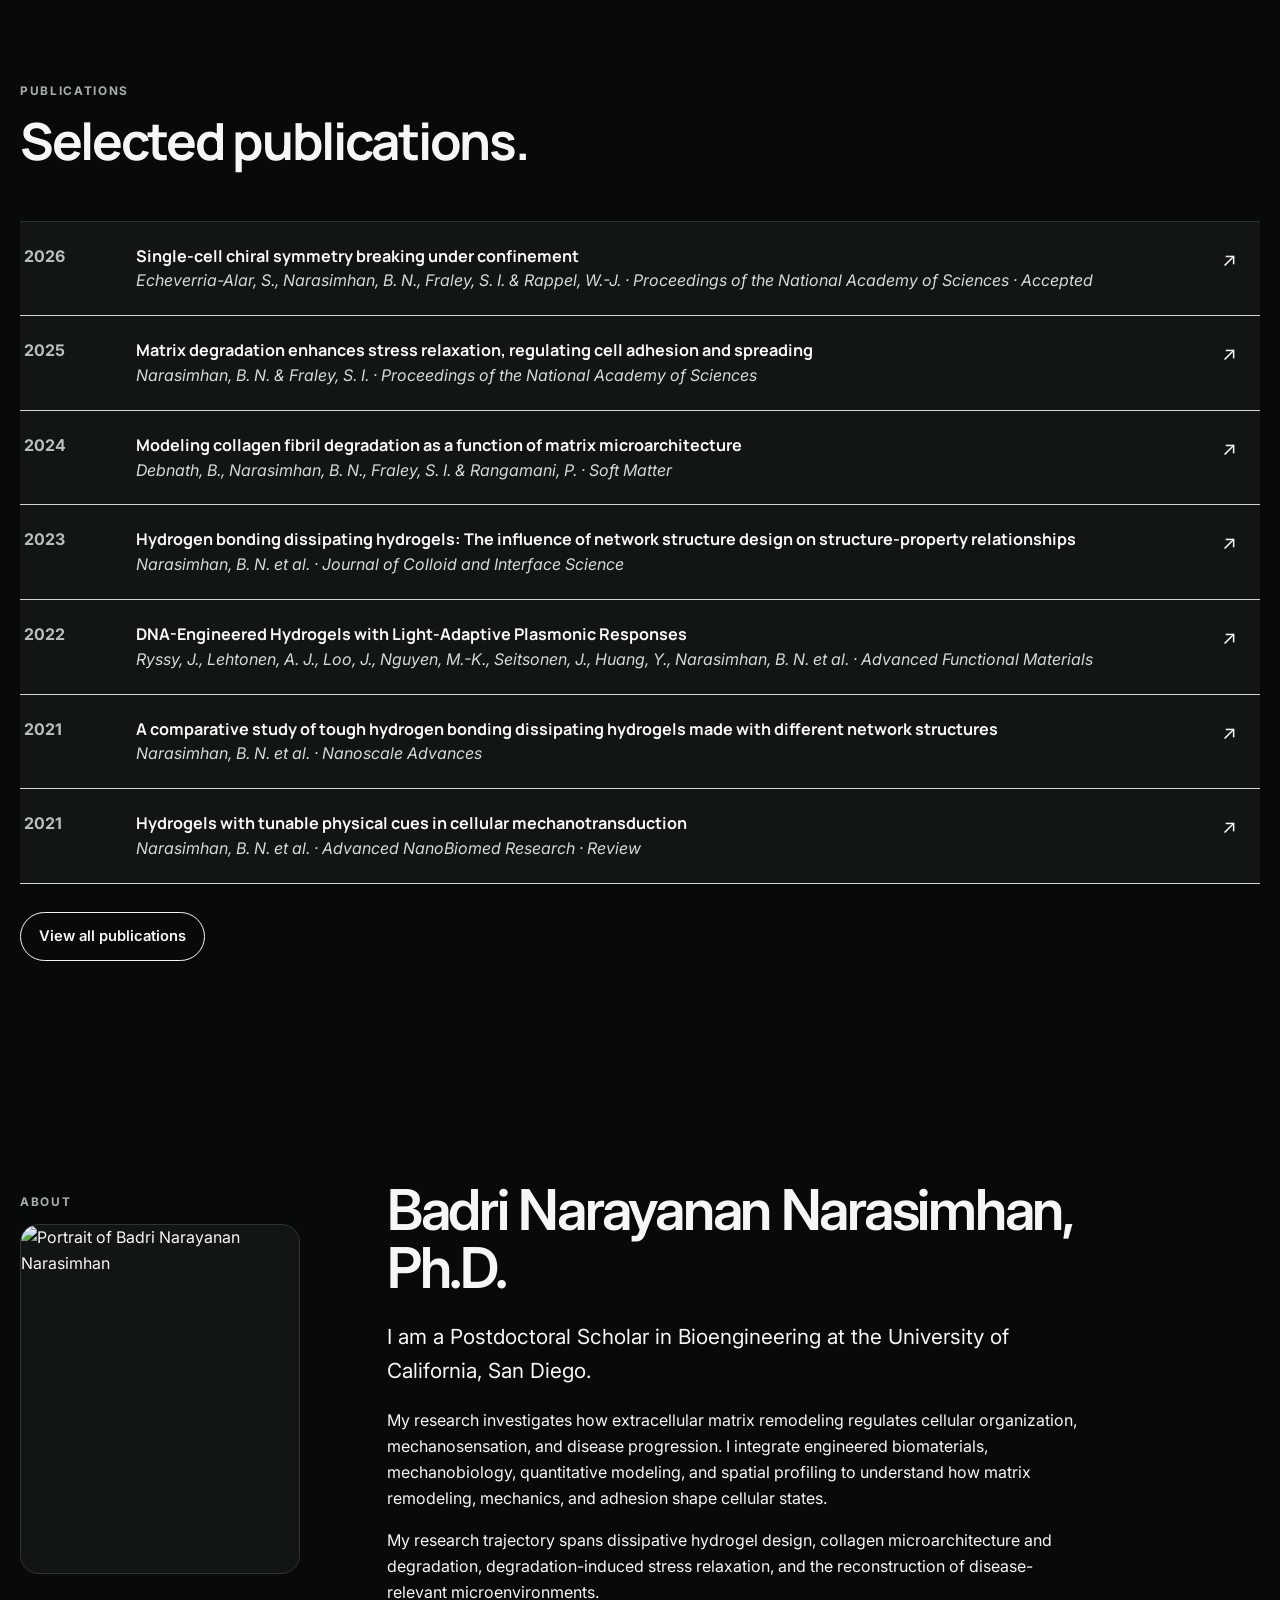
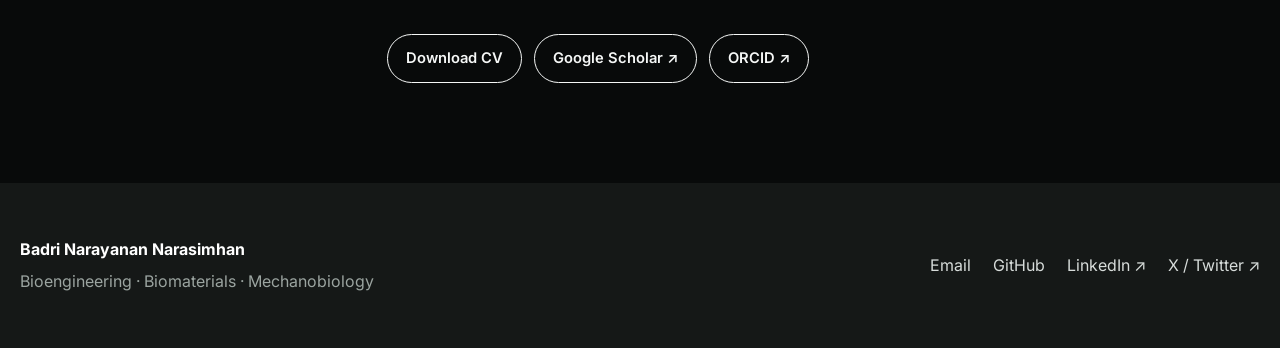
==== commit 3454bb39: "Add files via upload" ====
--- a/index.html
+++ b/index.html
@@ -50,7 +50,10 @@
         <b class="interaction-dot dot-h"></b>
         <b class="interaction-dot dot-i"></b>
       </span>
-      <h1><span>Interactions</span><span>Bioengineering</span></h1>
+      <div class="hero-title-group">
+        <h1><span>Interactions</span><span>Bioengineering</span></h1>
+        <span class="hero-acronym">InBIOX</span>
+      </div>
         </div>
 
         <p class="hero-subline hero-subline-v10">Technologies to quantify and model interactions across scales.</p>
--- a/style.css
+++ b/style.css
@@ -0,0 +1,2952 @@
+:root {
+  --bg: #f7f8f7;
+  --surface: #ffffff;
+  --ink: #161918;
+  --muted: #626967;
+  --line: #dfe4e1;
+
+  --green: #29b875;
+  --blue: #2787c8;
+  --magenta: #a52167;
+  --graphite: #6f7174;
+
+  --max: 1180px;
+}
+
+* {
+  box-sizing: border-box;
+}
+
+html {
+  scroll-behavior: smooth;
+}
+
+body {
+  margin: 0;
+  background: var(--bg);
+  color: var(--ink);
+  font-family: "Inter", sans-serif;
+  line-height: 1.6;
+}
+
+a {
+  color: inherit;
+  text-decoration: none;
+}
+
+.container {
+  width: min(calc(100% - 40px), var(--max));
+  margin: 0 auto;
+}
+
+.site-header {
+  position: sticky;
+  top: 0;
+  z-index: 100;
+  background: rgba(247, 248, 247, 0.92);
+  backdrop-filter: blur(14px);
+  border-bottom: 1px solid rgba(223, 228, 225, 0.8);
+}
+
+.nav-wrap {
+  min-height: 74px;
+  display: flex;
+  align-items: center;
+  justify-content: space-between;
+  gap: 30px;
+}
+
+.brand {
+  font-family: "Manrope", sans-serif;
+  font-weight: 700;
+  letter-spacing: -0.03em;
+  font-size: 1.1rem;
+}
+
+.nav {
+  display: flex;
+  gap: 28px;
+  font-size: 0.92rem;
+}
+
+.nav a {
+  color: var(--muted);
+}
+
+.nav a:hover {
+  color: var(--ink);
+}
+
+.hero {
+  min-height: 720px;
+  display: grid;
+  grid-template-columns: 1.08fr 0.92fr;
+  align-items: center;
+  gap: 70px;
+  padding-top: 80px;
+  padding-bottom: 80px;
+}
+
+.eyebrow,
+.section-kicker,
+.work-category {
+  font-size: 0.74rem;
+  font-weight: 700;
+  letter-spacing: 0.14em;
+  text-transform: uppercase;
+  color: var(--muted);
+}
+
+.hero h1 {
+  margin: 14px 0 26px;
+  max-width: 780px;
+  font-family: "Manrope", sans-serif;
+  font-size: clamp(3.5rem, 7vw, 6.6rem);
+  line-height: 0.98;
+  letter-spacing: -0.055em;
+}
+
+.hero-text {
+  max-width: 680px;
+  color: var(--muted);
+  font-size: 1.14rem;
+}
+
+.hero-actions {
+  display: flex;
+  gap: 14px;
+  margin-top: 34px;
+}
+
+.button {
+  display: inline-flex;
+  align-items: center;
+  justify-content: center;
+  padding: 12px 18px;
+  border-radius: 999px;
+  font-weight: 600;
+  font-size: 0.92rem;
+  border: 1px solid var(--ink);
+}
+
+.button.primary {
+  background: var(--ink);
+  color: white;
+}
+
+.button.secondary {
+  background: transparent;
+}
+
+.hero-visual {
+  position: relative;
+  height: 500px;
+  border-radius: 28px;
+  overflow: hidden;
+  background:
+    radial-gradient(circle at 22% 24%, rgba(41,184,117,0.12), transparent 24%),
+    radial-gradient(circle at 76% 30%, rgba(39,135,200,0.14), transparent 25%),
+    radial-gradient(circle at 68% 78%, rgba(165,33,103,0.12), transparent 26%),
+    #eef2f0;
+}
+
+.matrix {
+  position: absolute;
+  width: 360px;
+  height: 160px;
+  border: 2px solid rgba(22,25,24,0.15);
+  border-radius: 50%;
+  transform: rotate(-18deg);
+}
+
+.matrix::before,
+.matrix::after {
+  content: "";
+  position: absolute;
+  inset: 20px;
+  border: 2px solid rgba(22,25,24,0.10);
+  border-radius: 50%;
+}
+
+.matrix::after {
+  inset: 42px;
+}
+
+.matrix-a {
+  left: -60px;
+  top: 90px;
+}
+
+.matrix-b {
+  right: -90px;
+  bottom: 90px;
+  transform: rotate(24deg);
+}
+
+.cell {
+  position: absolute;
+  border-radius: 50%;
+  box-shadow: 0 8px 35px rgba(22,25,24,0.08);
+}
+
+.cell-1 {
+  width: 105px;
+  height: 105px;
+  left: 44%;
+  top: 34%;
+  background: rgba(41,184,117,0.75);
+}
+
+.cell-2 {
+  width: 72px;
+  height: 72px;
+  left: 63%;
+  top: 50%;
+  background: rgba(39,135,200,0.72);
+}
+
+.cell-3 {
+  width: 50px;
+  height: 50px;
+  left: 36%;
+  top: 58%;
+  background: rgba(165,33,103,0.72);
+}
+
+.signal-line {
+  position: absolute;
+  height: 1px;
+  background: rgba(22,25,24,0.35);
+  transform-origin: left center;
+}
+
+.line-1 {
+  width: 165px;
+  left: 28%;
+  top: 54%;
+  transform: rotate(-17deg);
+}
+
+.line-2 {
+  width: 120px;
+  left: 52%;
+  top: 64%;
+  transform: rotate(21deg);
+}
+
+.visual-label {
+  position: absolute;
+  font-size: 0.74rem;
+  color: var(--muted);
+  background: rgba(255,255,255,0.65);
+  border: 1px solid rgba(255,255,255,0.9);
+  padding: 6px 10px;
+  border-radius: 999px;
+  backdrop-filter: blur(6px);
+}
+
+.label-a { left: 9%; top: 15%; }
+.label-b { right: 10%; top: 27%; }
+.label-c { right: 9%; bottom: 14%; }
+
+.vision {
+  padding: 100px 0;
+  background: var(--surface);
+  border-top: 1px solid var(--line);
+  border-bottom: 1px solid var(--line);
+}
+
+.split {
+  display: grid;
+  grid-template-columns: 0.85fr 1.15fr;
+  gap: 90px;
+}
+
+h2 {
+  margin: 8px 0 20px;
+  font-family: "Manrope", sans-serif;
+  font-size: clamp(2rem, 4vw, 3.35rem);
+  line-height: 1.1;
+  letter-spacing: -0.045em;
+}
+
+.vision-copy {
+  font-size: 1.08rem;
+  color: var(--muted);
+}
+
+.section {
+  padding-top: 120px;
+  padding-bottom: 120px;
+}
+
+.section-heading {
+  max-width: 760px;
+  margin-bottom: 52px;
+}
+
+.section-heading > p:last-child {
+  color: var(--muted);
+}
+
+.theme-grid {
+  display: grid;
+  grid-template-columns: repeat(2, 1fr);
+  gap: 18px;
+}
+
+.theme-card {
+  position: relative;
+  min-height: 320px;
+  padding: 34px;
+  background: var(--surface);
+  border: 1px solid var(--line);
+  border-radius: 22px;
+  overflow: hidden;
+}
+
+.theme-card::before {
+  content: "";
+  position: absolute;
+  inset: 0 auto 0 0;
+  width: 6px;
+  background: var(--accent);
+}
+
+.theme-green { --accent: var(--green); }
+.theme-blue { --accent: var(--blue); }
+.theme-magenta { --accent: var(--magenta); }
+.theme-graphite { --accent: var(--graphite); }
+
+.theme-number {
+  color: var(--accent);
+  font-size: 0.8rem;
+  font-weight: 700;
+  letter-spacing: 0.1em;
+}
+
+.theme-card h3 {
+  max-width: 420px;
+  margin: 65px 0 14px;
+  font-family: "Manrope", sans-serif;
+  font-size: 1.7rem;
+  letter-spacing: -0.03em;
+}
+
+.theme-card p {
+  max-width: 520px;
+  color: var(--muted);
+}
+
+.theme-tag {
+  position: absolute;
+  bottom: 28px;
+  font-size: 0.82rem;
+  color: var(--accent);
+  font-weight: 600;
+}
+
+.concept-band {
+  padding: 100px 0;
+  background: #151817;
+  color: white;
+}
+
+.concept-band .section-kicker {
+  color: #a7afab;
+}
+
+.concept-flow {
+  margin-top: 48px;
+  display: grid;
+  grid-template-columns: 1fr auto 1fr auto 1fr auto 1fr;
+  gap: 22px;
+  align-items: center;
+}
+
+.concept-step {
+  padding: 24px;
+  border: 1px solid rgba(255,255,255,0.15);
+  border-radius: 18px;
+  min-height: 150px;
+}
+
+.concept-step span {
+  display: block;
+  color: #9ea7a3;
+  font-size: 0.75rem;
+  margin-bottom: 24px;
+}
+
+.concept-step strong {
+  display: block;
+  font-family: "Manrope", sans-serif;
+  font-size: 1.15rem;
+}
+
+.concept-step small {
+  display: block;
+  margin-top: 8px;
+  color: #aeb6b2;
+}
+
+.flow-arrow {
+  color: #7d8782;
+  font-size: 1.4rem;
+}
+
+.work-grid {
+  display: grid;
+  grid-template-columns: repeat(3, 1fr);
+  gap: 24px;
+}
+
+.work-card {
+  background: var(--surface);
+  border: 1px solid var(--line);
+  border-radius: 20px;
+  overflow: hidden;
+}
+
+.work-image {
+  height: 250px;
+  background: #e9eeeb;
+  display: flex;
+  align-items: center;
+  justify-content: center;
+  color: #7d8581;
+  font-size: 0.84rem;
+}
+
+.work-card > p,
+.work-card > h3 {
+  margin-left: 24px;
+  margin-right: 24px;
+}
+
+.work-card .work-category {
+  margin-top: 24px;
+}
+
+.work-card h3 {
+  font-family: "Manrope", sans-serif;
+  font-size: 1.25rem;
+  letter-spacing: -0.025em;
+  line-height: 1.25;
+}
+
+.work-card > p:last-child {
+  color: var(--muted);
+  padding-bottom: 22px;
+}
+
+.publications {
+  padding: 110px 0;
+  background: var(--surface);
+  border-top: 1px solid var(--line);
+  border-bottom: 1px solid var(--line);
+}
+
+.muted {
+  color: var(--muted);
+}
+
+.publication-list article {
+  display: grid;
+  grid-template-columns: 74px 1fr;
+  gap: 18px;
+  padding: 22px 0;
+  border-bottom: 1px solid var(--line);
+}
+
+.pub-year {
+  font-weight: 700;
+  color: var(--muted);
+}
+
+.publication-list h3 {
+  margin: 0 0 6px;
+  font-size: 1rem;
+}
+
+.publication-list p {
+  margin: 0;
+  color: var(--muted);
+  font-size: 0.92rem;
+}
+
+.about-grid {
+  display: grid;
+  grid-template-columns: 0.72fr 1.28fr;
+  gap: 80px;
+  align-items: center;
+}
+
+.about-photo {
+  min-height: 440px;
+}
+
+.photo-placeholder {
+  min-height: 440px;
+  border-radius: 24px;
+  background: #e7ece9;
+  display: flex;
+  align-items: center;
+  justify-content: center;
+  color: #7b8480;
+}
+
+.about-lead {
+  font-size: 1.15rem;
+}
+
+.about-grid p {
+  color: var(--muted);
+}
+
+.about-links {
+  display: flex;
+  flex-wrap: wrap;
+  gap: 10px;
+  margin-top: 28px;
+}
+
+.about-links a {
+  padding: 9px 13px;
+  border: 1px solid var(--line);
+  border-radius: 999px;
+  font-size: 0.86rem;
+  background: var(--surface);
+}
+
+footer {
+  padding: 54px 0;
+  background: #151817;
+  color: white;
+}
+
+.footer-wrap {
+  display: flex;
+  align-items: center;
+  justify-content: space-between;
+  gap: 30px;
+}
+
+footer p {
+  margin: 6px 0 0;
+  color: #9ba4a0;
+}
+
+.footer-right {
+  display: flex;
+  gap: 22px;
+}
+
+.footer-right a {
+  color: #d7dcda;
+}
+
+@media (max-width: 900px) {
+  .nav {
+    display: none;
+  }
+
+  .hero {
+    grid-template-columns: 1fr;
+    min-height: auto;
+    gap: 50px;
+  }
+
+  .hero-visual {
+    height: 390px;
+  }
+
+  .split,
+  .about-grid {
+    grid-template-columns: 1fr;
+    gap: 38px;
+  }
+
+  .theme-grid,
+  .work-grid {
+    grid-template-columns: 1fr;
+  }
+
+  .concept-flow {
+    grid-template-columns: 1fr;
+  }
+
+  .flow-arrow {
+    transform: rotate(90deg);
+    justify-self: center;
+  }
+}
+
+@media (max-width: 600px) {
+  .container {
+    width: min(calc(100% - 28px), var(--max));
+  }
+
+  .hero {
+    padding-top: 54px;
+    padding-bottom: 54px;
+  }
+
+  .hero h1 {
+    font-size: 3.45rem;
+  }
+
+  .section,
+  .vision,
+  .publications,
+  .concept-band {
+    padding-top: 76px;
+    padding-bottom: 76px;
+  }
+
+  .theme-card {
+    min-height: 300px;
+    padding: 28px;
+  }
+
+  .footer-wrap {
+    align-items: flex-start;
+    flex-direction: column;
+  }
+}
+
+
+/* V2 refinements */
+.hero h1 {
+  font-size: clamp(3.0rem, 5.2vw, 5.25rem);
+  line-height: 1.00;
+  max-width: 760px;
+}
+
+.hero-subline {
+  max-width: 700px;
+  margin: -4px 0 22px;
+  font-family: "Manrope", sans-serif;
+  font-size: clamp(1.35rem, 2vw, 2rem);
+  line-height: 1.22;
+  letter-spacing: -0.03em;
+  color: #343a37;
+}
+
+.theme-card {
+  min-height: 260px;
+  padding: 30px 34px;
+}
+
+.theme-card h3 {
+  margin: 34px 0 12px;
+}
+
+.theme-tag {
+  bottom: 24px;
+}
+
+.theme-glyph {
+  position: absolute;
+  top: 26px;
+  right: 30px;
+  width: 112px;
+  height: 64px;
+  opacity: .16;
+  color: var(--accent);
+}
+
+.theme-glyph i {
+  position: absolute;
+  display: block;
+  border: 2px solid currentColor;
+}
+
+/* immune: matrix line + two interacting cells */
+.glyph-immune:before,
+.glyph-immune:after {
+  content: "";
+  position: absolute;
+  left: 0;
+  width: 68px;
+  height: 22px;
+  border: 2px solid currentColor;
+  border-radius: 50%;
+  transform: rotate(-12deg);
+}
+.glyph-immune:before { top: 10px; }
+.glyph-immune:after { top: 27px; }
+.glyph-immune i:nth-child(1),
+.glyph-immune i:nth-child(2) {
+  border-radius: 50%;
+  background: currentColor;
+}
+.glyph-immune i:nth-child(1) { width: 23px; height: 23px; right: 20px; top: 12px; }
+.glyph-immune i:nth-child(2) { width: 16px; height: 16px; right: 0; top: 30px; }
+.glyph-immune i:nth-child(3) { width: 22px; border-width: 1px 0 0; right: 11px; top: 31px; transform: rotate(16deg); }
+
+/* organization: dispersed to clustered */
+.glyph-org i {
+  border-radius: 50%;
+  background: currentColor;
+}
+.glyph-org i:nth-child(1) { width: 14px; height: 14px; left: 2px; top: 28px; }
+.glyph-org i:nth-child(2) { width: 17px; height: 17px; left: 33px; top: 16px; }
+.glyph-org i:nth-child(3) { width: 22px; height: 22px; right: 24px; top: 20px; }
+.glyph-org i:nth-child(4) { width: 22px; height: 22px; right: 5px; top: 32px; }
+
+/* material: changing network */
+.glyph-material i {
+  width: 78px;
+  height: 24px;
+  left: 14px;
+  border-radius: 50%;
+  transform: rotate(-10deg);
+}
+.glyph-material i:nth-child(1) { top: 7px; }
+.glyph-material i:nth-child(2) { top: 20px; transform: rotate(8deg); }
+.glyph-material i:nth-child(3) { top: 34px; transform: rotate(-4deg); }
+
+/* state: three-state trajectory */
+.glyph-state:before {
+  content: "";
+  position: absolute;
+  left: 13px;
+  right: 13px;
+  top: 31px;
+  border-top: 2px solid currentColor;
+}
+.glyph-state i {
+  width: 20px;
+  height: 20px;
+  border-radius: 5px;
+  background: currentColor;
+  top: 21px;
+}
+.glyph-state i:nth-child(1) { left: 3px; opacity: .65; }
+.glyph-state i:nth-child(2) { left: 46px; opacity: .8; transform: rotate(45deg); }
+.glyph-state i:nth-child(3) { right: 3px; }
+
+@media (max-width: 600px) {
+  .hero h1 { font-size: 3rem; }
+  .hero-subline { font-size: 1.35rem; }
+  .theme-glyph { width: 90px; right: 20px; }
+}
+
+
+/* V3: selected research portfolio */
+.selected-work { padding-top: 105px; }
+.feature-project {
+  display: grid; grid-template-columns: 1.45fr .75fr; gap: 46px; align-items: center;
+  margin-top: 46px; padding: 26px; background: var(--surface); border: 1px solid var(--line);
+  border-radius: 26px;
+}
+.project-image { background:#f1f3f2; border-radius:18px; overflow:hidden; }
+.project-image img, .collab-image img { display:block; width:100%; height:100%; object-fit:contain; }
+.project-image-large { height: 390px; }
+.project-copy h3, .project-card h3 { font-family:"Manrope",sans-serif; letter-spacing:-.035em; }
+.project-copy h3 { font-size:2rem; margin:8px 0 14px; }
+.project-meta { font-size:.72rem; font-weight:700; letter-spacing:.13em; color:var(--muted); }
+.text-link { display:inline-block; margin-top:14px; color:var(--ink); font-weight:600; text-decoration:none; border-bottom:1px solid #aeb5b1; }
+.project-grid { display:grid; grid-template-columns:1fr 1fr; gap:20px; margin-top:20px; }
+.project-card { background:var(--surface); border:1px solid var(--line); border-radius:24px; overflow:hidden; }
+.project-card .project-image { height:290px; border-radius:0; border-bottom:1px solid var(--line); }
+.project-card-copy { padding:28px 30px 30px; }
+.project-card h3 { font-size:1.55rem; margin:8px 0 12px; }
+.collab-project {
+  display:grid; grid-template-columns:.9fr 1.1fr; gap:42px; align-items:center;
+  margin-top:20px; padding:26px; border:1px solid var(--line); border-radius:24px; background:#fbfcfb;
+}
+.collab-image { height:330px; overflow:hidden; border-radius:16px; background:white; }
+
+.publications-band { background:#eef1ef; }
+.pub-list { border-top:1px solid #cfd5d1; }
+.pub-row {
+  display:grid; grid-template-columns:80px 1fr 30px; gap:20px; padding:24px 4px;
+  border-bottom:1px solid #cfd5d1; text-decoration:none; color:var(--ink); align-items:start;
+}
+.pub-row:hover strong { text-decoration:underline; }
+.pub-row strong { font-family:"Manrope",sans-serif; font-size:1.05rem; }
+.pub-row span:nth-child(2) { line-height:1.55; color:#505754; }
+.pub-row strong { color:var(--ink); }
+.pub-year { font-weight:700; }
+.pub-arrow { font-size:1.2rem; }
+.pub-button { margin-top:28px; }
+
+.about-section { display:grid; grid-template-columns:.38fr 1fr; gap:70px; }
+.about-copy h2 { font-size:clamp(2.2rem,4vw,3.6rem); margin-top:0; }
+.about-lead { font-size:1.3rem; color:var(--ink); }
+.about-actions { display:flex; gap:12px; flex-wrap:wrap; margin-top:28px; }
+.portrait-placeholder {
+  aspect-ratio:4/5; max-width:220px; display:grid; place-items:center; border:1px dashed #b8bfbb;
+  border-radius:20px; color:#8a918e; background:#f1f3f2;
+}
+
+.page-hero { padding-top:130px; padding-bottom:70px; }
+.page-hero h1 { font-family:"Manrope",sans-serif; font-size:clamp(3.4rem,7vw,6rem); letter-spacing:-.055em; margin:10px 0 18px; }
+.page-hero > p:not(.eyebrow) { max-width:760px; font-size:1.25rem; line-height:1.6; color:var(--muted); }
+.full-pub-list { border-top:1px solid var(--line); }
+.full-pub { display:grid; grid-template-columns:90px 1fr; gap:24px; padding:28px 0; border-bottom:1px solid var(--line); }
+.full-pub-year { font-weight:700; }
+.full-pub h3 { margin:0 0 8px; font-family:"Manrope",sans-serif; font-size:1.2rem; }
+.full-pub h3 a { color:inherit; text-decoration:none; }
+.full-pub h3 a:hover { text-decoration:underline; }
+.full-pub p { margin:4px 0; color:var(--muted); }
+.full-pub .journal { font-style:italic; color:var(--ink); }
+
+@media (max-width: 850px) {
+  .feature-project, .collab-project, .about-section { grid-template-columns:1fr; }
+  .project-grid { grid-template-columns:1fr; }
+  .project-image-large, .collab-image { height:auto; min-height:240px; }
+}
+@media (max-width: 600px) {
+  .pub-row { grid-template-columns:55px 1fr 20px; gap:10px; }
+  .full-pub { grid-template-columns:55px 1fr; }
+}
+
+
+/* V4: state spaces, emerging directions, expertise */
+.state-space-band { padding: 105px 0; }
+.state-space-intro {
+  display:grid; grid-template-columns: .95fr 1.05fr; gap:70px; align-items:start;
+  margin:18px 0 42px;
+}
+.state-space-intro h2 {
+  font-family:"Manrope",sans-serif; font-size:clamp(2.3rem,4vw,4rem);
+  line-height:1.05; letter-spacing:-.045em; margin:0;
+}
+.state-space-intro p { margin:4px 0 0; font-size:1.12rem; line-height:1.7; color:var(--muted); }
+.coupling-example {
+  display:flex; align-items:center; justify-content:center; gap:18px; flex-wrap:wrap;
+  padding:17px 22px; margin-bottom:24px; border:1px solid #cfd5d1; border-radius:999px;
+  background:rgba(255,255,255,.62); font-weight:600;
+}
+.coupling-example b { color:var(--green); font-size:1.2rem; }
+.state-space-flow { display:grid; grid-template-columns:1fr auto 1fr auto 1fr; gap:16px; align-items:stretch; }
+.state-box {
+  padding:28px; min-height:180px; border-radius:22px; background:white; border:1px solid var(--line);
+  display:flex; flex-direction:column;
+}
+.state-box:nth-child(1) { border-top:5px solid var(--green); }
+.state-box:nth-child(3) { border-top:5px solid var(--blue); }
+.state-box:nth-child(5) { border-top:5px solid var(--magenta); }
+.state-index { font-size:.72rem; letter-spacing:.14em; color:var(--muted); font-weight:700; }
+.state-box strong { font-family:"Manrope",sans-serif; font-size:1.35rem; margin:32px 0 10px; }
+.state-box small { line-height:1.55; color:var(--muted); }
+
+.emerging-section { background:#f0f3f1; }
+.direction-grid { display:grid; grid-template-columns:repeat(2,1fr); gap:18px; margin-top:42px; }
+.direction-card {
+  padding:32px; min-height:255px; background:white; border:1px solid var(--line); border-radius:22px;
+}
+.direction-card > span { font-size:.72rem; letter-spacing:.14em; font-weight:700; color:var(--green); }
+.direction-card h3 {
+  font-family:"Manrope",sans-serif; font-size:1.55rem; letter-spacing:-.03em; margin:42px 0 12px;
+}
+.direction-card p { color:var(--muted); line-height:1.65; margin:0; }
+.research-loop {
+  display:flex; justify-content:center; align-items:center; gap:20px; flex-wrap:wrap;
+  margin-top:28px; padding:24px; border-top:1px solid #ccd3cf; border-bottom:1px solid #ccd3cf;
+  font-family:"Manrope",sans-serif; letter-spacing:.08em;
+}
+.research-loop i { font-style:normal; color:var(--green); }
+
+.expertise-grid { display:grid; grid-template-columns:repeat(2,1fr); gap:18px; margin-top:40px; }
+.expertise-grid article { padding:28px 30px; border:1px solid var(--line); border-radius:20px; background:var(--surface); }
+.expertise-grid h3 { font-family:"Manrope",sans-serif; margin:0 0 12px; font-size:1.25rem; letter-spacing:-.025em; }
+.expertise-grid p { color:var(--muted); line-height:1.65; margin:0; }
+.expertise-grid small { display:block; margin-top:12px; color:#747b78; line-height:1.5; }
+
+@media (max-width: 900px) {
+  .state-space-intro { grid-template-columns:1fr; gap:24px; }
+  .state-space-flow { grid-template-columns:1fr; }
+  .state-space-flow .flow-arrow { transform:rotate(90deg); justify-self:center; }
+  .direction-grid, .expertise-grid { grid-template-columns:1fr; }
+}
+
+/* V5 visual redesign */
+.state-space-band { padding:110px 0; background:#f4f6f5; }
+.state-title-row { display:grid; grid-template-columns:1.05fr .95fr; gap:80px; margin:18px 0 64px; }
+.state-title-row h2 { margin:0; font-family:"Manrope",sans-serif; font-size:clamp(2.6rem,4.6vw,4.8rem); line-height:1.02; letter-spacing:-.055em; }
+.state-title-row p { margin:8px 0 0; color:var(--muted); font-size:1.08rem; line-height:1.75; max-width:620px; }
+.state-map { display:grid; grid-template-columns:1.15fr 110px 1fr 110px 1.1fr; align-items:start; }
+.state-node { min-height:340px; padding:28px 8px 24px 0; border-top:3px solid; }
+.state-ecm { border-color:var(--green); }
+.state-cell { border-color:var(--blue); }
+.state-multi { border-color:var(--magenta); }
+.state-node > span { font-size:.68rem; font-weight:700; letter-spacing:.14em; color:#747b78; }
+.state-node h3 { margin:34px 0 25px; font-family:"Manrope",sans-serif; font-size:1.7rem; letter-spacing:-.035em; }
+.state-node > p { margin:0; color:var(--muted); font-size:1.02rem; line-height:1.85; }
+.state-connector { align-self:center; display:flex; flex-direction:column; align-items:center; gap:6px; color:#858c89; }
+.state-connector span { font-size:.65rem; letter-spacing:.12em; text-transform:uppercase; }
+.state-connector b { font-size:1.8rem; font-weight:400; }
+.relation-note { margin-top:28px; padding:16px 0 0; border-top:1px solid #cfd5d1; }
+.relation-note small { display:block; margin-bottom:9px; color:#7a817e; font-size:.64rem; letter-spacing:.12em; }
+.relation-note strong { font-size:.9rem; }
+.relation-note i { font-style:normal; color:var(--green); padding:0 5px; }
+.state-question { margin:26px 0 0; padding:22px 0; border-top:1px solid #cbd1ce; border-bottom:1px solid #cbd1ce; font-size:1.06rem; }
+.state-question strong { color:var(--green); margin-right:8px; }
+
+.expertise-lines { margin-top:42px; border-top:1px solid var(--line); }
+.expertise-lines article { display:grid; grid-template-columns:55px 310px 1fr; gap:24px; align-items:center; padding:23px 0; border-bottom:1px solid var(--line); }
+.expertise-lines article > span { font-size:.7rem; letter-spacing:.12em; color:#858c89; font-weight:700; }
+.expertise-lines h3 { margin:0; font-family:"Manrope",sans-serif; font-size:1.15rem; }
+.expertise-lines p { margin:0; color:var(--muted); line-height:1.55; }
+
+.collaboration-band { padding:105px 0; background:#151918; color:white; }
+.collaboration-layout { display:grid; grid-template-columns:.8fr 1.2fr; gap:90px; }
+.collaboration-layout h2 { margin:14px 0 0; font-family:"Manrope",sans-serif; font-size:clamp(2.4rem,4vw,4rem); line-height:1.06; letter-spacing:-.045em; }
+.collab-lead { margin:5px 0 30px; color:#b9bfbc; font-size:1.1rem; line-height:1.75; }
+.discipline-chain { display:flex; gap:10px; align-items:center; flex-wrap:wrap; padding:22px 0; border-top:1px solid #39403d; border-bottom:1px solid #39403d; }
+.discipline-chain span { font-size:.82rem; font-weight:600; }
+.discipline-chain i { font-style:normal; color:var(--green); }
+.collab-highlight { margin-top:30px; padding-left:18px; border-left:3px solid var(--green); }
+.collab-highlight strong { font-family:"Manrope",sans-serif; }
+.collab-highlight p { color:#aeb5b1; line-height:1.65; margin:8px 0 0; }
+.collab-meta { margin:18px 0 0; font-size:.72rem; color:#7c8480; letter-spacing:.03em; }
+
+.compact-heading { max-width:760px; }
+.service-list { margin-top:38px; border-top:1px solid var(--line); }
+.service-list > div { display:grid; grid-template-columns:280px 1fr; gap:30px; padding:22px 0; border-bottom:1px solid var(--line); }
+.service-list strong { font-family:"Manrope",sans-serif; }
+.service-list span { color:var(--muted); }
+
+@media(max-width:900px){
+ .state-title-row,.collaboration-layout{grid-template-columns:1fr;gap:26px}
+ .state-map{grid-template-columns:1fr}
+ .state-connector{min-height:55px;justify-content:center}
+ .state-connector span{display:none}.state-connector b{transform:rotate(90deg)}
+ .state-node{min-height:auto;padding-bottom:30px}
+ .expertise-lines article{grid-template-columns:40px 1fr}.expertise-lines p{grid-column:2}
+}
+@media(max-width:600px){
+ .service-list>div{grid-template-columns:1fr;gap:7px}
+}
+
+
+/* ===== Version 5.1: state-space redesign ===== */
+.state-space-v51 {
+  padding: 112px 0 98px;
+  background: #141817;
+  color: #f7f8f7;
+}
+
+.state-space-v51 .section-kicker {
+  color: #65d5a0;
+}
+
+.state-space-v51 .state-title-row {
+  display: grid;
+  grid-template-columns: 1.08fr .92fr;
+  gap: 90px;
+  align-items: end;
+  margin: 0 0 62px;
+}
+
+.state-space-v51 .state-title-row h2 {
+  margin: 16px 0 0;
+  max-width: 760px;
+  font-family: "Manrope", sans-serif;
+  font-size: clamp(2.65rem, 4.7vw, 4.9rem);
+  line-height: 1.02;
+  letter-spacing: -.055em;
+  color: #fff;
+}
+
+.state-space-v51 .state-intro {
+  max-width: 650px;
+  margin: 0 0 8px;
+  font-size: 1.05rem;
+  line-height: 1.75;
+  color: #aeb6b2;
+}
+
+.state-canvas {
+  display: grid;
+  grid-template-columns: 1.15fr 92px 1fr 92px 1.08fr;
+  align-items: stretch;
+  gap: 16px;
+}
+
+.state-panel {
+  position: relative;
+  min-height: 338px;
+  padding: 28px 28px 26px;
+  border: 1px solid #343b38;
+  border-radius: 18px;
+  background:
+    linear-gradient(180deg, rgba(255,255,255,.035), rgba(255,255,255,.012));
+  overflow: hidden;
+}
+
+.state-panel::before {
+  content: "";
+  position: absolute;
+  top: 0;
+  left: 0;
+  width: 100%;
+  height: 3px;
+}
+
+.panel-ecm::before { background: #28b979; }
+.panel-cell::before { background: #2f8dca; }
+.panel-multi::before { background: #b0236c; }
+
+.panel-topline {
+  display: flex;
+  align-items: center;
+  gap: 10px;
+  color: #7e8984;
+  font-size: .67rem;
+  font-weight: 700;
+  letter-spacing: .14em;
+}
+
+.state-index {
+  color: #d5dbd8;
+}
+
+.state-domain::before {
+  content: "/";
+  margin-right: 10px;
+  color: #58615d;
+}
+
+.state-panel h3 {
+  margin: 33px 0 25px;
+  max-width: 340px;
+  color: #fff;
+  font-family: "Manrope", sans-serif;
+  font-size: 1.72rem;
+  line-height: 1.14;
+  letter-spacing: -.035em;
+}
+
+.state-tags {
+  display: flex;
+  flex-wrap: wrap;
+  gap: 8px;
+}
+
+.state-tags span {
+  padding: 8px 11px;
+  border: 1px solid #39413e;
+  border-radius: 999px;
+  color: #b9c1bd;
+  font-size: .84rem;
+  line-height: 1;
+  background: rgba(255,255,255,.018);
+}
+
+.coupling-box {
+  position: absolute;
+  left: 28px;
+  right: 28px;
+  bottom: 25px;
+  padding-top: 17px;
+  border-top: 1px solid #333b37;
+}
+
+.coupling-box small {
+  display: block;
+  margin-bottom: 9px;
+  color: #748079;
+  font-size: .62rem;
+  font-weight: 700;
+  letter-spacing: .13em;
+}
+
+.coupling-box div {
+  display: flex;
+  align-items: center;
+  gap: 9px;
+  font-size: .88rem;
+}
+
+.coupling-box strong {
+  color: #eef2f0;
+}
+
+.coupling-box i {
+  color: #36c887;
+  font-style: normal;
+  font-size: 1rem;
+}
+
+.flow-bridge {
+  display: flex;
+  align-self: center;
+  flex-direction: column;
+  justify-content: center;
+  gap: 9px;
+  min-width: 0;
+  color: #737d78;
+}
+
+.flow-bridge > span {
+  text-align: center;
+  font-size: .57rem;
+  font-weight: 700;
+  letter-spacing: .12em;
+}
+
+.bridge-line {
+  display: flex;
+  align-items: center;
+  width: 100%;
+}
+
+.bridge-line b {
+  display: block;
+  flex: 1;
+  height: 1px;
+  background: #49524e;
+}
+
+.bridge-line i {
+  margin-left: -2px;
+  color: #919b96;
+  font-size: 1.42rem;
+  font-style: normal;
+  line-height: 1;
+}
+
+.state-bottomline {
+  display: grid;
+  grid-template-columns: 145px 1fr;
+  gap: 28px;
+  align-items: baseline;
+  margin-top: 30px;
+  padding: 22px 0 0;
+  border-top: 1px solid #303734;
+}
+
+.state-bottomline span {
+  color: #5fcf98;
+  font-size: .63rem;
+  font-weight: 700;
+  letter-spacing: .13em;
+}
+
+.state-bottomline p {
+  max-width: 930px;
+  margin: 0;
+  color: #d9dfdc;
+  font-family: "Manrope", sans-serif;
+  font-size: 1.08rem;
+  line-height: 1.55;
+}
+
+/* Editorial service: restrained, factual */
+.service-section {
+  padding-top: 100px;
+  padding-bottom: 95px;
+}
+
+.service-head {
+  display: grid;
+  grid-template-columns: 130px 1fr;
+  align-items: end;
+  gap: 30px;
+  margin-bottom: 38px;
+}
+
+.service-head .section-kicker {
+  margin: 0 0 7px;
+}
+
+.service-head h2 {
+  margin: 0;
+  font-family: "Manrope", sans-serif;
+  font-size: clamp(2.15rem, 3.5vw, 3.7rem);
+  line-height: 1.06;
+  letter-spacing: -.045em;
+}
+
+.service-list > div {
+  grid-template-columns: minmax(250px, .72fr) 1.4fr;
+}
+
+/* Selected publications: slightly tighter and easier to scan */
+.publications-band .pub-list {
+  margin-top: 34px;
+  border-top: 1px solid var(--line);
+}
+
+.publications-band .pub-row {
+  grid-template-columns: 92px 1fr 34px;
+  padding: 22px 4px;
+}
+
+.publications-band .pub-row strong {
+  font-size: 1.01rem;
+  line-height: 1.38;
+}
+
+.publications-band .pub-row span:nth-child(2) {
+  line-height: 1.55;
+}
+
+@media (max-width: 1000px) {
+  .state-space-v51 .state-title-row {
+    grid-template-columns: 1fr;
+    gap: 24px;
+  }
+
+  .state-canvas {
+    grid-template-columns: 1fr;
+  }
+
+  .flow-bridge {
+    min-height: 58px;
+    width: 100%;
+    align-items: center;
+  }
+
+  .flow-bridge > span {
+    display: none;
+  }
+
+  .bridge-line {
+    width: 46px;
+    transform: rotate(90deg);
+  }
+
+  .state-panel {
+    min-height: 290px;
+  }
+}
+
+@media (max-width: 650px) {
+  .state-space-v51 {
+    padding: 82px 0 70px;
+  }
+
+  .state-panel {
+    padding: 24px;
+  }
+
+  .coupling-box {
+    left: 24px;
+    right: 24px;
+  }
+
+  .state-bottomline {
+    grid-template-columns: 1fr;
+    gap: 8px;
+  }
+
+  .service-head {
+    grid-template-columns: 1fr;
+    gap: 9px;
+  }
+
+  .publications-band .pub-row {
+    grid-template-columns: 58px 1fr 20px;
+  }
+}
+
+
+/* Version 6: Interaction Bioengineering identity */
+.interaction-eyebrow span { color: var(--accent); font-weight: 700; }
+.interaction-eyebrow b { color: var(--muted); padding: 0 .25rem; }
+.interaction-theme {
+  margin-top: 1.6rem; display: inline-flex; align-items: center; gap: .9rem;
+  padding-top: 1rem; border-top: 1px solid var(--line);
+}
+.interaction-theme strong { display:block; font-family: Manrope, sans-serif; font-size:.95rem; letter-spacing:.02em; }
+.interaction-theme small { display:block; color:var(--muted); margin-top:.18rem; font-size:.78rem; }
+.interaction-mark { position:relative; width:42px; height:28px; display:block; flex:0 0 42px; }
+.interaction-mark i { position:absolute; left:0; width:42px; height:12px; border:2px solid currentColor; border-left-color:transparent; border-right-color:transparent; border-radius:50%; }
+.interaction-mark i:first-child { top:0; color:var(--accent); }
+.interaction-mark i:last-child { bottom:0; color:var(--blue); }
+@media (max-width: 680px) { .interaction-theme { align-items:flex-start; } }
+
+/* Version 7: dark identity and large Interaction Bioengineering theme */
+:root {
+  --bg: #080a0a;
+  --surface: #111514;
+  --ink: #f5f7f6;
+  --muted: #a7afac;
+  --line: #2a302e;
+  --red: #e55353;
+}
+body { background:#080a0a; color:var(--ink); }
+.site-header { background:rgba(8,10,10,.91); border-bottom-color:#242927; }
+.button.primary { background:#f5f7f6; color:#0a0c0b; border-color:#f5f7f6; }
+.button.secondary { border-color:#737b78; color:#f5f7f6; }
+.hero-visual {
+  background:
+    radial-gradient(circle at 22% 24%, rgba(41,184,117,.16), transparent 24%),
+    radial-gradient(circle at 76% 30%, rgba(39,135,200,.18), transparent 25%),
+    radial-gradient(circle at 68% 78%, rgba(165,33,103,.16), transparent 26%),
+    #101514;
+}
+.matrix { border-color:rgba(255,255,255,.16); }
+.matrix::before,.matrix::after { border-color:rgba(255,255,255,.10); }
+.signal-line { background:rgba(255,255,255,.34); }
+.project-card,.expertise-grid article,.about-card,.pub-row,.theme-card { background:var(--surface); }
+.selected-work,.expertise-section,.about-section,.publications-band,.research-themes { background:#080a0a; }
+
+.interaction-eyebrow span { color:var(--green); }
+.interaction-theme {
+  width:100%;
+  margin-top:2.6rem;
+  padding:2.1rem 0 0;
+  gap:2rem;
+  border-top:1px solid #303735;
+  align-items:center;
+}
+.interaction-theme strong {
+  display:block;
+  font-family:Manrope,sans-serif;
+  font-size:clamp(2.5rem,4.6vw,4.7rem);
+  line-height:.98;
+  letter-spacing:-.055em;
+  font-weight:750;
+  color:#f7f9f8;
+}
+.interaction-theme small {
+  display:block;
+  color:#aab2af;
+  margin-top:.8rem;
+  font-size:clamp(1.05rem,1.55vw,1.45rem);
+  line-height:1.35;
+}
+.interaction-mark {
+  position:relative;
+  width:138px;
+  height:94px;
+  display:block;
+  flex:0 0 138px;
+}
+.interaction-mark i {
+  position:absolute;
+  left:2px;
+  width:132px;
+  height:39px;
+  border:5px solid currentColor;
+  border-left-color:transparent;
+  border-right-color:transparent;
+  border-radius:50%;
+}
+.interaction-mark i:first-child { top:3px; color:#f2f5f4; }
+.interaction-mark i:nth-child(2) { bottom:3px; color:#3c9ee8; }
+.interaction-dot {
+  position:absolute;
+  z-index:2;
+  width:11px;
+  height:11px;
+  border-radius:50%;
+  background:var(--red);
+  box-shadow:0 0 0 3px rgba(229,83,83,.09);
+}
+.interaction-mark .dot-a { left:37px; top:42px; }
+.interaction-mark .dot-b { left:65px; top:39px; width:13px; height:13px; }
+.interaction-mark .dot-c { left:94px; top:43px; width:9px; height:9px; }
+
+@media (max-width:680px) {
+  .interaction-theme { align-items:flex-start; gap:1.1rem; }
+  .interaction-mark { width:86px; height:62px; flex-basis:86px; margin-top:.15rem; }
+  .interaction-mark i { width:82px; height:25px; border-width:3px; }
+  .interaction-dot { width:7px; height:7px; }
+  .interaction-mark .dot-a { left:23px; top:28px; }
+  .interaction-mark .dot-b { left:41px; top:26px; width:8px; height:8px; }
+  .interaction-mark .dot-c { left:59px; top:28px; width:6px; height:6px; }
+  .interaction-theme strong { font-size:clamp(2rem,10vw,3rem); }
+}
+
+/* Version 8: Interaction Bioengineering hero, readable light sections, reciprocal-state schematic */
+.hero-copy > .interaction-theme { display:none; }
+.hero-identity { display:flex; align-items:center; gap:2rem; margin:1.1rem 0 .8rem; }
+.hero-identity h1 { margin:0; font-size:clamp(4.4rem,7.5vw,8.4rem); line-height:.84; letter-spacing:-.07em; }
+.hero-mark { width:190px; height:128px; flex:0 0 190px; }
+.hero-mark i { width:182px; height:53px; border-width:6px; }
+.hero-mark .dot-a { left:50px; top:58px; width:13px; height:13px; }
+.hero-mark .dot-b { left:89px; top:54px; width:16px; height:16px; }
+.hero-mark .dot-c { left:132px; top:59px; width:11px; height:11px; }
+.hero-subline { color:#d7ddda !important; font-size:clamp(1.4rem,2vw,2rem) !important; max-width:760px; }
+.hero-text { color:#bfc7c3; }
+
+/* Replace the previous abstract orbital graphic with a readable interaction map */
+.interaction-schematic { min-height:650px; padding:44px 38px 34px; display:grid; grid-template-rows:1fr 58px 1fr 58px 1fr auto; gap:0; border:1px solid #28302d; }
+.schematic-stage { position:relative; min-height:125px; border-left:3px solid; padding:18px 20px 16px 28px; overflow:hidden; }
+.schematic-stage > .stage-index { display:block; font-size:.68rem; letter-spacing:.16em; font-weight:800; color:#7e8984; margin-bottom:7px; }
+.schematic-stage > strong { display:block; font-family:Manrope,sans-serif; font-size:1.55rem; color:#f5f7f6; letter-spacing:-.035em; }
+.schematic-stage > small { display:block; color:#aeb7b3; margin-top:4px; font-size:.83rem; }
+.stage-matrix { border-color:var(--green); }
+.stage-cell { border-color:var(--blue); }
+.stage-multi { border-color:var(--magenta); }
+.fiber { position:absolute; right:12px; width:42%; height:28px; border:2px solid rgba(41,184,117,.48); border-left-color:transparent; border-right-color:transparent; border-radius:50%; transform:rotate(-8deg); }
+.f1 { top:22px; } .f2 { top:49px; right:24px; } .f3 { top:76px; right:7px; }
+.schematic-link { position:relative; display:flex; align-items:center; justify-content:center; gap:13px; }
+.schematic-link:before { content:""; position:absolute; left:14%; right:14%; height:1px; background:#56605c; }
+.schematic-link i { position:relative; z-index:2; font-style:normal; font-size:1.55rem; color:#d9dfdc; background:#101514; padding:0 9px; }
+.schematic-link b { position:relative; z-index:3; width:8px; height:8px; border-radius:50%; background:#e55353; }
+.cell-symbol { position:absolute; right:52px; top:28px; width:70px; height:70px; border:2px solid rgba(39,135,200,.8); border-radius:48% 52% 56% 44% / 52% 43% 57% 48%; transform:rotate(-12deg); }
+.cell-symbol em { position:absolute; width:23px; height:23px; border-radius:50%; background:rgba(39,135,200,.78); left:23px; top:22px; }
+.migration-track { position:absolute; right:10px; bottom:17px; width:125px; border-top:1px dashed rgba(255,255,255,.42); transform:rotate(-8deg); }
+.cluster { position:absolute; right:38px; top:28px; width:112px; height:80px; }
+.cluster i { position:absolute; width:38px; height:38px; border:2px solid rgba(165,33,103,.82); border-radius:50%; }
+.cluster i:nth-child(1){left:36px;top:0}.cluster i:nth-child(2){left:8px;top:27px}.cluster i:nth-child(3){left:63px;top:27px}.cluster i:nth-child(4){left:32px;top:44px}.cluster i:nth-child(5){left:58px;top:48px;width:29px;height:29px}
+.schematic-caption { margin:18px 0 0; color:#8f9994; font-size:.78rem; line-height:1.5; }
+
+/* The light emerging-directions section stays light, but text must be high contrast. */
+.emerging-section { background:#f0f3f1; color:#151918; }
+.emerging-section .section-kicker { color:#68716d; }
+.emerging-section .section-heading h2 { color:#151918 !important; }
+.emerging-section .section-heading > p:last-child { color:#555f5a !important; }
+.emerging-section .direction-card { background:#fff; border-color:#aeb7b2; }
+.emerging-section .direction-card h3 { color:#171b19 !important; }
+.emerging-section .direction-card p { color:#4e5853 !important; }
+.emerging-section .research-loop { color:#1b201e; }
+
+/* Publication metadata: readable, secondary to the title rather than faded. */
+.publications-band .pub-row span:nth-child(2) { color:#d4dad7 !important; }
+.publications-band .pub-row span:nth-child(2) br + * { color:#d4dad7; }
+.publications-band .pub-row strong { color:#f7f9f8 !important; }
+.publications-band .pub-year { color:#b7c0bc !important; }
+/* Italicize metadata after the title via a dedicated line treatment supported by current markup. */
+.publications-band .pub-row span:nth-child(2) { font-style:italic; }
+.publications-band .pub-row span:nth-child(2) strong { font-style:normal; }
+
+@media (max-width:1000px) {
+  .hero-identity { gap:1.2rem; }
+  .hero-mark { width:132px; height:92px; flex-basis:132px; }
+  .hero-mark i { width:126px; height:38px; border-width:4px; }
+  .hero-mark .dot-a { left:35px; top:42px; width:9px; height:9px; }
+  .hero-mark .dot-b { left:62px; top:39px; width:11px; height:11px; }
+  .hero-mark .dot-c { left:91px; top:43px; width:8px; height:8px; }
+}
+@media (max-width:680px) {
+  .hero-identity { align-items:flex-start; flex-direction:column; gap:.8rem; }
+  .hero-identity h1 { font-size:clamp(3.5rem,17vw,5rem); }
+  .interaction-schematic { min-height:600px; padding:28px 22px; }
+}
+.publications-band .pub-row span:nth-child(2) { font-style:normal; }
+.publications-band .pub-meta { color:#d4dad7; font-style:italic; }
+
+/* ===== Version 9: balanced hero and portrait ===== */
+.container { --max: 1320px; }
+
+.hero {
+  grid-template-columns: minmax(0, 1.58fr) minmax(390px, .92fr);
+  gap: clamp(44px, 5vw, 82px);
+  min-height: 760px;
+  align-items: center;
+}
+
+.hero-copy { min-width: 0; }
+.hero-identity {
+  display: flex;
+  align-items: center;
+  gap: clamp(1.35rem, 2.4vw, 2.5rem);
+  margin: 1.25rem 0 1rem;
+}
+.hero-identity h1 {
+  margin: 0;
+  max-width: 760px;
+  font-size: clamp(4.1rem, 6.2vw, 6.35rem);
+  line-height: .89;
+  letter-spacing: -.064em;
+}
+.hero-mark {
+  width: 154px;
+  height: 106px;
+  flex: 0 0 154px;
+}
+.hero-mark i {
+  left: 2px;
+  width: 148px;
+  height: 44px;
+  border-width: 5px;
+}
+.hero-mark .dot-a { left: 41px; top: 48px; width: 11px; height: 11px; }
+.hero-mark .dot-b { left: 73px; top: 45px; width: 14px; height: 14px; }
+.hero-mark .dot-c { left: 108px; top: 49px; width: 9px; height: 9px; }
+.hero-subline {
+  margin-top: .15rem;
+  font-size: clamp(1.45rem, 2vw, 1.95rem) !important;
+  line-height: 1.24;
+}
+.hero-text {
+  max-width: 760px;
+  font-size: 1.08rem;
+  line-height: 1.75;
+}
+
+.interaction-schematic {
+  height: auto !important;
+  min-height: 0;
+  padding: 34px 30px 28px;
+  display: grid;
+  grid-template-columns: minmax(0,1fr) 54px minmax(0,1fr) 54px minmax(0,1.08fr);
+  grid-template-rows: 1fr auto;
+  align-items: center;
+  gap: 0;
+  border-radius: 30px;
+  overflow: hidden;
+}
+.schematic-stage {
+  min-width: 0;
+  min-height: 330px;
+  padding: 26px 18px 22px;
+  border-left: 0;
+  border-top: 3px solid;
+  overflow: visible;
+  display: flex;
+  flex-direction: column;
+  align-items: flex-start;
+}
+.schematic-stage > .stage-index {
+  margin-bottom: 24px;
+  color: #929c97;
+}
+.schematic-stage > strong {
+  margin-top: auto;
+  font-size: clamp(1.25rem, 1.8vw, 1.65rem);
+  line-height: 1.08;
+  overflow-wrap: anywhere;
+}
+.schematic-stage > small {
+  margin-top: 8px;
+  font-size: .78rem;
+  line-height: 1.5;
+  color: #b8c0bd;
+}
+.stage-matrix { border-color: var(--green); }
+.stage-cell { border-color: var(--blue); }
+.stage-multi { border-color: var(--magenta); }
+
+.schematic-link {
+  position: relative;
+  height: 100%;
+  min-height: 180px;
+  display: flex;
+  flex-direction: column;
+  justify-content: center;
+  align-items: center;
+  gap: 9px;
+}
+.schematic-link:before {
+  left: 5px;
+  right: 5px;
+  top: 50%;
+}
+.schematic-link i {
+  font-size: 1.35rem;
+  padding: 0 7px;
+}
+.schematic-link b {
+  width: 7px;
+  height: 7px;
+}
+
+.mini-matrix {
+  position: relative;
+  width: 100%;
+  height: 110px;
+  margin-top: 6px;
+}
+.mini-matrix i {
+  position: absolute;
+  left: 2px;
+  width: 95%;
+  height: 34px;
+  border: 2px solid rgba(41,184,117,.68);
+  border-left-color: transparent;
+  border-right-color: transparent;
+  border-radius: 50%;
+  transform: rotate(-8deg);
+}
+.mini-matrix i:nth-child(1) { top: 8px; }
+.mini-matrix i:nth-child(2) { top: 37px; left: 10px; }
+.mini-matrix i:nth-child(3) { top: 66px; left: 0; }
+
+.cell-symbol {
+  position: relative;
+  right: auto;
+  top: auto;
+  width: 92px;
+  height: 92px;
+  margin: 13px auto 0;
+  flex: 0 0 auto;
+}
+.cell-symbol em {
+  width: 28px;
+  height: 28px;
+  left: 31px;
+  top: 30px;
+}
+.migration-track { display: none; }
+
+.cluster {
+  position: relative;
+  right: auto;
+  top: auto;
+  width: 120px;
+  height: 104px;
+  margin: 10px auto 0;
+  flex: 0 0 auto;
+}
+.cluster i { width: 42px; height: 42px; }
+.cluster i:nth-child(1){left:39px;top:0}
+.cluster i:nth-child(2){left:7px;top:31px}
+.cluster i:nth-child(3){left:72px;top:31px}
+.cluster i:nth-child(4){left:34px;top:57px}
+.cluster i:nth-child(5){left:67px;top:63px;width:31px;height:31px}
+
+.schematic-caption {
+  grid-column: 1 / -1;
+  margin: 24px 0 0;
+  padding-top: 20px;
+  border-top: 1px solid #2f3734;
+  color: #aab3af;
+  font-size: .82rem;
+  line-height: 1.55;
+}
+
+.about-portrait {
+  display: block;
+  width: min(100%, 300px);
+  aspect-ratio: 1 / 1;
+  object-fit: cover;
+  object-position: center 38%;
+  border-radius: 22px;
+  border: 1px solid #2d3431;
+  background: #111514;
+}
+
+@media (max-width: 1120px) {
+  .hero {
+    grid-template-columns: 1fr;
+    gap: 48px;
+    min-height: auto;
+  }
+  .hero-identity h1 { font-size: clamp(4rem, 9vw, 6rem); }
+  .interaction-schematic {
+    max-width: 920px;
+    width: 100%;
+    margin: 0 auto;
+  }
+}
+
+@media (max-width: 760px) {
+  .hero-identity {
+    flex-direction: row;
+    align-items: center;
+    gap: 1rem;
+  }
+  .hero-identity h1 {
+    font-size: clamp(3.15rem, 13vw, 4.7rem);
+  }
+  .hero-mark {
+    width: 94px;
+    height: 68px;
+    flex-basis: 94px;
+  }
+  .hero-mark i {
+    width: 90px;
+    height: 28px;
+    border-width: 3px;
+  }
+  .hero-mark .dot-a { left: 25px; top: 31px; width: 7px; height: 7px; }
+  .hero-mark .dot-b { left: 44px; top: 29px; width: 9px; height: 9px; }
+  .hero-mark .dot-c { left: 66px; top: 32px; width: 6px; height: 6px; }
+  .interaction-schematic {
+    grid-template-columns: 1fr;
+    grid-template-rows: auto;
+    padding: 28px 24px;
+  }
+  .schematic-stage {
+    min-height: 230px;
+  }
+  .schematic-link {
+    min-height: 58px;
+    height: 58px;
+  }
+  .schematic-link:before {
+    left: 50%; right: auto; top: 5px; bottom: 5px; width: 1px; height: auto;
+  }
+  .schematic-link i { transform: rotate(90deg); }
+  .schematic-caption { grid-column: 1; }
+}
+
+/* ===== Version 10: clean hero + compact about ===== */
+.hero.hero-v10 {
+  display: block;
+  min-height: 720px;
+  padding-top: clamp(110px, 12vw, 165px);
+  padding-bottom: clamp(100px, 11vw, 150px);
+}
+
+.hero-copy-v10 {
+  width: min(100%, 1080px);
+}
+
+.hero-brand-lockup {
+  display: grid;
+  grid-template-columns: 190px minmax(0, 1fr);
+  align-items: center;
+  gap: clamp(28px, 4vw, 56px);
+  margin: 26px 0 18px;
+}
+
+.hero-brand-lockup h1 {
+  margin: 0;
+  max-width: none;
+  font-family: "Manrope", sans-serif;
+  font-size: clamp(4.2rem, 7.4vw, 7.1rem);
+  line-height: .84;
+  letter-spacing: -.068em;
+}
+
+.hero-brand-lockup h1 span {
+  display: block;
+}
+
+.hero-mark-v10 {
+  position: relative;
+  display: block;
+  width: 190px;
+  height: 130px;
+}
+
+.hero-mark-v10 i {
+  position: absolute;
+  left: 3px;
+  width: 184px;
+  height: 55px;
+  border: 5px solid #f4f6f5;
+  border-left-color: transparent;
+  border-right-color: transparent;
+  border-radius: 50%;
+}
+
+.hero-mark-v10 i:first-child { top: 7px; }
+.hero-mark-v10 i:nth-child(2) {
+  top: 69px;
+  border-color: #2d91d1;
+  border-left-color: transparent;
+  border-right-color: transparent;
+}
+
+.hero-mark-v10 .interaction-dot {
+  position: absolute;
+  top: 58px;
+  display: block;
+  border-radius: 50%;
+  background: #ef5357;
+  box-shadow: 0 0 0 3px rgba(239,83,87,.08);
+}
+.hero-mark-v10 .dot-a { left: 48px; width: 14px; height: 14px; }
+.hero-mark-v10 .dot-b { left: 89px; top: 54px; width: 18px; height: 18px; }
+.hero-mark-v10 .dot-c { left: 137px; width: 13px; height: 13px; }
+
+.hero-subline-v10 {
+  margin: 0 0 24px !important;
+  max-width: 900px;
+  font-size: clamp(1.45rem, 2.2vw, 2rem) !important;
+  line-height: 1.25;
+  color: #e5e9e7 !important;
+}
+
+.hero-text-v10 {
+  max-width: 850px;
+  color: #bdc5c1 !important;
+  font-size: 1.08rem;
+  line-height: 1.75;
+}
+
+/* Compact about section: portrait supports the text instead of dominating it. */
+.about-section {
+  grid-template-columns: minmax(220px, 290px) minmax(0, 1fr) !important;
+  gap: clamp(42px, 6vw, 82px) !important;
+  align-items: start;
+  padding-top: 100px;
+  padding-bottom: 100px;
+}
+
+.about-label {
+  min-width: 0;
+}
+
+.about-portrait {
+  width: 100% !important;
+  max-width: 280px !important;
+  aspect-ratio: 4 / 5 !important;
+  object-fit: cover;
+  object-position: center 34%;
+  border-radius: 18px;
+}
+
+.about-copy {
+  max-width: 760px;
+}
+
+.about-copy h2 {
+  font-size: clamp(2.3rem, 4.4vw, 4rem) !important;
+  line-height: .98;
+  margin-bottom: 24px;
+}
+
+.about-copy p {
+  max-width: 690px;
+}
+
+@media (max-width: 900px) {
+  .hero.hero-v10 {
+    min-height: auto;
+    padding-top: 100px;
+    padding-bottom: 100px;
+  }
+  .hero-brand-lockup {
+    grid-template-columns: 145px minmax(0, 1fr);
+    gap: 28px;
+  }
+  .hero-brand-lockup h1 {
+    font-size: clamp(3.7rem, 10vw, 5.5rem);
+  }
+  .hero-mark-v10 {
+    width: 145px;
+    height: 100px;
+  }
+  .hero-mark-v10 i {
+    width: 140px;
+    height: 42px;
+    border-width: 4px;
+  }
+  .hero-mark-v10 i:first-child { top: 6px; }
+  .hero-mark-v10 i:nth-child(2) { top: 54px; }
+  .hero-mark-v10 .dot-a { left: 37px; top: 45px; width: 10px; height: 10px; }
+  .hero-mark-v10 .dot-b { left: 68px; top: 42px; width: 14px; height: 14px; }
+  .hero-mark-v10 .dot-c { left: 105px; top: 45px; width: 10px; height: 10px; }
+}
+
+@media (max-width: 700px) {
+  .hero-brand-lockup {
+    grid-template-columns: 1fr;
+    gap: 20px;
+  }
+  .hero-brand-lockup h1 {
+    font-size: clamp(3.35rem, 15vw, 4.6rem);
+  }
+  .hero-mark-v10 {
+    width: 132px;
+    height: 90px;
+  }
+  .hero-mark-v10 i { width: 128px; height: 38px; }
+  .hero-mark-v10 i:nth-child(2) { top: 49px; }
+  .hero-mark-v10 .dot-a { left: 33px; top: 41px; }
+  .hero-mark-v10 .dot-b { left: 62px; top: 38px; }
+  .hero-mark-v10 .dot-c { left: 96px; top: 41px; }
+
+  .about-section {
+    grid-template-columns: 1fr !important;
+    gap: 36px !important;
+  }
+  .about-portrait {
+    width: min(72vw, 260px) !important;
+  }
+}
+
+
+/* ===== Version 11: interaction mark, publication completeness, contrast fixes ===== */
+.hero-mark-v10 .dot-d { left: 69px; top: 61px; width: 8px; height: 8px; }
+.hero-mark-v10 .dot-e { left: 119px; top: 62px; width: 9px; height: 9px; }
+
+/* The collaborative selected-work card is a light surface, so its copy must be dark. */
+.collab-project { color:#151918 !important; }
+.collab-project .project-copy h3 { color:#151918 !important; }
+.collab-project .project-copy > p:not(.project-meta) { color:#4e5853 !important; }
+.collab-project .project-meta { color:#6d7671 !important; }
+.collab-project .text-link { color:#151918 !important; border-bottom-color:#8d9691 !important; }
+
+/* Full publications page */
+.publication-section { padding-top:72px; padding-bottom:36px; }
+.publication-secondary { padding-top:58px; }
+.book-section { padding-bottom:110px; }
+.publication-group-heading { margin-bottom:28px; max-width:820px; }
+.publication-group-heading h2 {
+  font-family:"Manrope",sans-serif;
+  color:#f7f9f8;
+  font-size:clamp(2rem,4vw,3.6rem);
+  line-height:1;
+  letter-spacing:-.045em;
+  margin:8px 0 0;
+}
+.full-pub { color:#f7f9f8; }
+.full-pub-year { color:#aeb7b2; }
+.full-pub h3 { color:#f7f9f8; line-height:1.35; }
+.full-pub h3 a { color:#f7f9f8; }
+.full-pub p { color:#c7cfcb; line-height:1.55; }
+.full-pub .journal { color:#9fa9a4; }
+
+@media (max-width:900px) {
+  .hero-mark-v10 .dot-d { left:53px; top:48px; width:7px; height:7px; }
+  .hero-mark-v10 .dot-e { left:91px; top:49px; width:7px; height:7px; }
+}
+@media (max-width:700px) {
+  .hero-mark-v10 .dot-d { left:49px; top:44px; width:6px; height:6px; }
+  .hero-mark-v10 .dot-e { left:83px; top:45px; width:6px; height:6px; }
+}
+
+/* ===== Version 12: hero spacing refinement ===== */
+.hero-brand-lockup {
+  margin-bottom: 46px;
+}
+
+.hero-subline-v10 {
+  margin-bottom: 46px !important;
+}
+
+.hero-text-v10 {
+  margin-top: 0;
+}
+
+@media (max-width: 900px) {
+  .hero-brand-lockup {
+    margin-bottom: 34px;
+  }
+  .hero-subline-v10 {
+    margin-bottom: 36px !important;
+  }
+}
+
+@media (max-width: 700px) {
+  .hero-brand-lockup {
+    margin-bottom: 28px;
+  }
+  .hero-subline-v10 {
+    margin-bottom: 30px !important;
+  }
+}
+
+
+/* ===== Version 13: cleaner hero typography ===== */
+.hero-brand-lockup h1 {
+  font-family: "Inter", sans-serif;
+  font-weight: 600;
+  font-size: clamp(4.05rem, 7.05vw, 6.85rem);
+  line-height: .91;
+  letter-spacing: -.055em;
+}
+
+@media (max-width: 760px) {
+  .hero-brand-lockup h1 {
+    font-size: clamp(3.25rem, 15vw, 5rem);
+    line-height: .93;
+    letter-spacing: -.045em;
+  }
+}
+
+
+/* ===== Version 14: global dark/light comparison switch ===== */
+.theme-toggle {
+  flex: 0 0 auto;
+  display: inline-flex;
+  align-items: center;
+  gap: 9px;
+  min-height: 38px;
+  padding: 5px 10px 5px 7px;
+  border: 1px solid #3b4340;
+  border-radius: 999px;
+  background: #111514;
+  color: #eef2f0;
+  font: 600 .76rem/1 "Inter", sans-serif;
+  cursor: pointer;
+}
+.theme-toggle-track {
+  position: relative;
+  width: 34px;
+  height: 20px;
+  border-radius: 999px;
+  background: #313936;
+  transition: background .2s ease;
+}
+.theme-toggle-knob {
+  position: absolute;
+  top: 3px;
+  left: 3px;
+  width: 14px;
+  height: 14px;
+  border-radius: 50%;
+  background: #f5f7f6;
+  transition: transform .2s ease, background .2s ease;
+}
+.theme-toggle-label { min-width: 29px; text-align: left; }
+.theme-toggle:focus-visible { outline: 2px solid #29b875; outline-offset: 3px; }
+
+/* LIGHT MODE: one coherent white website, with dark text */
+body.light-theme {
+  --bg: #ffffff;
+  --surface: #ffffff;
+  --ink: #111514;
+  --muted: #5e6763;
+  --line: #dce2df;
+  background: #ffffff !important;
+  color: #111514 !important;
+}
+
+body.light-theme .site-header {
+  background: rgba(255,255,255,.94) !important;
+  border-bottom-color: #e1e6e3 !important;
+}
+body.light-theme .brand,
+body.light-theme .nav a { color: #111514 !important; }
+body.light-theme .nav a:hover { color: #29a96f !important; }
+
+body.light-theme .theme-toggle {
+  background: #ffffff;
+  color: #111514;
+  border-color: #cfd6d2;
+}
+body.light-theme .theme-toggle-track { background: #111514; }
+body.light-theme .theme-toggle-knob {
+  transform: translateX(14px);
+  background: #ffffff;
+}
+
+/* Main surfaces */
+body.light-theme .hero-v10,
+body.light-theme .research-v10,
+body.light-theme .selected-work,
+body.light-theme .state-space-v51,
+body.light-theme .emerging-section,
+body.light-theme .expertise-section,
+body.light-theme .collaboration-band,
+body.light-theme .service-section,
+body.light-theme .publications-band,
+body.light-theme .about-section-wrap,
+body.light-theme .page-hero,
+body.light-theme .publication-section,
+body.light-theme main {
+  background: #ffffff !important;
+  color: #111514 !important;
+}
+
+/* Global typography */
+body.light-theme h1,
+body.light-theme h2,
+body.light-theme h3,
+body.light-theme h4,
+body.light-theme strong,
+body.light-theme .hero-brand-lockup h1,
+body.light-theme .hero-subline-v10,
+body.light-theme .state-space-v51 .state-title-row h2,
+body.light-theme .state-panel h3,
+body.light-theme .collaboration-layout h2,
+body.light-theme .publication-group-heading h2,
+body.light-theme .full-pub,
+body.light-theme .full-pub h3,
+body.light-theme .full-pub h3 a {
+  color: #111514 !important;
+}
+
+body.light-theme p,
+body.light-theme .hero-text-v10,
+body.light-theme .state-intro,
+body.light-theme .collab-lead,
+body.light-theme .collab-highlight p,
+body.light-theme .full-pub p,
+body.light-theme .full-pub .journal,
+body.light-theme .full-pub-year,
+body.light-theme .pub-row span:nth-child(2),
+body.light-theme .project-copy p,
+body.light-theme .project-card-copy p {
+  color: #5e6763 !important;
+}
+
+body.light-theme .eyebrow,
+body.light-theme .section-kicker,
+body.light-theme .work-category,
+body.light-theme .project-meta {
+  color: #747d79 !important;
+}
+
+/* Cards and structural elements */
+body.light-theme .theme-card,
+body.light-theme .direction-card,
+body.light-theme .project-card,
+body.light-theme .feature-project,
+body.light-theme .collab-project,
+body.light-theme .state-panel,
+body.light-theme .expertise-lines article {
+  background: #ffffff !important;
+  color: #111514 !important;
+  border-color: #dce2df !important;
+}
+
+body.light-theme .state-panel {
+  background: #f8faf9 !important;
+}
+body.light-theme .state-tags span {
+  background: #ffffff !important;
+  border-color: #d5ddd9 !important;
+  color: #48514d !important;
+}
+body.light-theme .state-domain,
+body.light-theme .panel-topline,
+body.light-theme .coupling-box small,
+body.light-theme .flow-bridge {
+  color: #747d79 !important;
+}
+body.light-theme .coupling-box,
+body.light-theme .state-bottomline,
+body.light-theme .discipline-chain,
+body.light-theme .service-list,
+body.light-theme .service-list > div,
+body.light-theme .pub-list,
+body.light-theme .pub-row,
+body.light-theme .full-pub-list,
+body.light-theme .full-pub {
+  border-color: #dce2df !important;
+}
+body.light-theme .coupling-box strong,
+body.light-theme .state-bottomline p,
+body.light-theme .discipline-chain span,
+body.light-theme .collab-highlight strong {
+  color: #111514 !important;
+}
+
+/* Buttons and links */
+body.light-theme .button-primary,
+body.light-theme .hero-actions .primary {
+  background: #111514 !important;
+  color: #ffffff !important;
+  border-color: #111514 !important;
+}
+body.light-theme .button-secondary,
+body.light-theme .hero-actions .secondary {
+  background: #ffffff !important;
+  color: #111514 !important;
+  border-color: #aeb7b2 !important;
+}
+body.light-theme .text-link,
+body.light-theme .pub-row,
+body.light-theme .about-links a {
+  color: #111514 !important;
+}
+
+/* Interaction logo keeps the colored interaction dots */
+body.light-theme .hero-mark-v10 i:first-child { color: #111514 !important; }
+body.light-theme .hero-mark-v10 i:nth-child(2) { color: #2787c8 !important; }
+body.light-theme .interaction-dot { background: #ef565b !important; }
+
+/* Images and pale image fields remain readable */
+body.light-theme .project-image,
+body.light-theme .collab-image {
+  background: #f4f6f5 !important;
+}
+
+/* Footer follows selected mode */
+body.light-theme footer,
+body.light-theme .site-footer {
+  background: #f5f7f6 !important;
+  color: #111514 !important;
+  border-top: 1px solid #dce2df;
+}
+body.light-theme footer p,
+body.light-theme .site-footer span,
+body.light-theme .footer-right a {
+  color: #5e6763 !important;
+}
+
+@media (max-width: 1080px) {
+  .nav-wrap { gap: 18px; }
+  .nav { gap: 17px; }
+}
+@media (max-width: 900px) {
+  .theme-toggle-label { display: none; }
+  .theme-toggle { padding-right: 7px; }
+}
+
+
+/* ===== Version 17: authoritative light-theme + logo corrections ===== */
+
+/* Logo: preserve original thin two-arc geometry. White upper arc in dark mode,
+   black upper arc in light mode, blue lower arc in both modes. */
+.hero-mark-v10.distributed-logo {
+  position: relative;
+  display: block;
+  width: 190px;
+  height: 130px;
+}
+
+.hero-mark-v10.distributed-logo i {
+  position: absolute;
+  left: 3px;
+  width: 184px;
+  height: 55px;
+  border: 5px solid #f4f6f5;
+  border-left-color: transparent;
+  border-right-color: transparent;
+  border-radius: 50%;
+  box-sizing: border-box;
+}
+
+.hero-mark-v10.distributed-logo i:first-child {
+  top: 7px;
+}
+
+.hero-mark-v10.distributed-logo i:nth-child(2) {
+  top: 69px;
+  border-color: #2d91d1;
+  border-left-color: transparent;
+  border-right-color: transparent;
+}
+
+/* Equal, small red interaction nodes, kept inside the two-arc field. */
+.hero-mark-v10.distributed-logo .interaction-dot {
+  position: absolute;
+  width: 9px !important;
+  height: 9px !important;
+  border-radius: 50%;
+  background: #ef5357 !important;
+  box-shadow: none !important;
+  z-index: 3;
+}
+
+.hero-mark-v10.distributed-logo .dot-a { left: 34px;  top: 43px; }
+.hero-mark-v10.distributed-logo .dot-b { left: 66px;  top: 35px; }
+.hero-mark-v10.distributed-logo .dot-c { left: 98px;  top: 48px; }
+.hero-mark-v10.distributed-logo .dot-d { left: 132px; top: 37px; }
+.hero-mark-v10.distributed-logo .dot-e { left: 155px; top: 49px; }
+.hero-mark-v10.distributed-logo .dot-f { left: 48px;  top: 76px; }
+.hero-mark-v10.distributed-logo .dot-g { left: 88px;  top: 91px; }
+.hero-mark-v10.distributed-logo .dot-h { left: 126px; top: 79px; }
+.hero-mark-v10.distributed-logo .dot-i { left: 151px; top: 96px; }
+
+/* LIGHT MODE: make the upper arc deliberately black so it cannot disappear. */
+body.light-theme .hero-mark-v10.distributed-logo i:first-child {
+  border-color: #111514 !important;
+  border-left-color: transparent !important;
+  border-right-color: transparent !important;
+}
+body.light-theme .hero-mark-v10.distributed-logo i:nth-child(2) {
+  border-color: #2d91d1 !important;
+  border-left-color: transparent !important;
+  border-right-color: transparent !important;
+}
+
+/* Publications: explicit light-mode contrast, including rows and metadata. */
+body.light-theme .publications-band,
+body.light-theme .publications-band .container {
+  background: #ffffff !important;
+  color: #111514 !important;
+}
+body.light-theme .publications-band h2,
+body.light-theme .publications-band .pub-row strong,
+body.light-theme .publications-band .pub-row a,
+body.light-theme .publications-band .pub-row span:first-child {
+  color: #111514 !important;
+}
+body.light-theme .publications-band .pub-row span:nth-child(2),
+body.light-theme .publications-band .pub-meta,
+body.light-theme .publications-band .pub-year {
+  color: #5e6763 !important;
+}
+body.light-theme .publications-band .pub-row {
+  border-color: #dce2df !important;
+}
+body.light-theme .publications-band .section-kicker {
+  color: #68716d !important;
+}
+
+/* About: remove inherited dark-section colors in light mode. */
+body.light-theme .about-section,
+body.light-theme .about-section * {
+  border-color: #dce2df;
+}
+body.light-theme .about-section {
+  background: #ffffff !important;
+  color: #111514 !important;
+}
+body.light-theme .about-section h1,
+body.light-theme .about-section h2,
+body.light-theme .about-section h3,
+body.light-theme .about-section strong {
+  color: #111514 !important;
+}
+body.light-theme .about-section p {
+  color: #5e6763 !important;
+}
+body.light-theme .about-section .section-kicker,
+body.light-theme .about-section .eyebrow {
+  color: #68716d !important;
+}
+body.light-theme .about-section .button,
+body.light-theme .about-section .about-links a {
+  background: #ffffff !important;
+  color: #111514 !important;
+  border: 1px solid #cfd6d2 !important;
+}
+body.light-theme .about-section .button.primary,
+body.light-theme .about-section .about-links a:first-child {
+  background: #111514 !important;
+  color: #ffffff !important;
+  border-color: #111514 !important;
+}
+
+/* Keep About typography readable and consistent in both themes. */
+.about-section h2 {
+  font-family: "Inter", sans-serif !important;
+  font-weight: 600 !important;
+  letter-spacing: -0.04em !important;
+  line-height: 1.02 !important;
+}
+.about-section p {
+  line-height: 1.62 !important;
+}
+.about-section .about-links {
+  display: flex;
+  flex-wrap: wrap;
+  gap: 12px;
+  align-items: center;
+}
+
+/* Mobile logo scaling with the same geometry. */
+@media (max-width: 700px) {
+  .hero-mark-v10.distributed-logo {
+    width: 132px;
+    height: 90px;
+  }
+  .hero-mark-v10.distributed-logo i {
+    left: 2px;
+    width: 128px;
+    height: 38px;
+    border-width: 4px;
+  }
+  .hero-mark-v10.distributed-logo i:first-child { top: 4px; }
+  .hero-mark-v10.distributed-logo i:nth-child(2) { top: 49px; }
+
+  .hero-mark-v10.distributed-logo .interaction-dot {
+    width: 7px !important;
+    height: 7px !important;
+  }
+  .hero-mark-v10.distributed-logo .dot-a { left: 23px;  top: 29px; }
+  .hero-mark-v10.distributed-logo .dot-b { left: 46px;  top: 24px; }
+  .hero-mark-v10.distributed-logo .dot-c { left: 68px;  top: 33px; }
+  .hero-mark-v10.distributed-logo .dot-d { left: 91px;  top: 26px; }
+  .hero-mark-v10.distributed-logo .dot-e { left: 108px; top: 34px; }
+  .hero-mark-v10.distributed-logo .dot-f { left: 33px;  top: 53px; }
+  .hero-mark-v10.distributed-logo .dot-g { left: 61px;  top: 63px; }
+  .hero-mark-v10.distributed-logo .dot-h { left: 87px;  top: 55px; }
+  .hero-mark-v10.distributed-logo .dot-i { left: 104px; top: 66px; }
+}
+
+
+/* ===== Version 18: logo dot placement refinement ===== */
+/* Keep all red interaction dots fully inside the white or blue lens regions.
+   Same small size, no dots touching or crossing an arc. */
+
+.hero-mark-v10.distributed-logo .interaction-dot {
+  width: 8px !important;
+  height: 8px !important;
+}
+
+/* Upper white lens */
+.hero-mark-v10.distributed-logo .dot-a { left: 31px;  top: 31px; }
+.hero-mark-v10.distributed-logo .dot-b { left: 67px;  top: 22px; }
+.hero-mark-v10.distributed-logo .dot-c { left: 102px; top: 37px; }
+.hero-mark-v10.distributed-logo .dot-d { left: 137px; top: 23px; }
+.hero-mark-v10.distributed-logo .dot-e { left: 158px; top: 36px; }
+
+/* Lower blue lens */
+.hero-mark-v10.distributed-logo .dot-f { left: 43px;  top: 82px; }
+.hero-mark-v10.distributed-logo .dot-g { left: 86px;  top: 98px; }
+.hero-mark-v10.distributed-logo .dot-h { left: 128px; top: 85px; }
+.hero-mark-v10.distributed-logo .dot-i { left: 156px; top: 103px; }
+
+@media (max-width: 700px) {
+  .hero-mark-v10.distributed-logo .interaction-dot {
+    width: 6px !important;
+    height: 6px !important;
+  }
+
+  .hero-mark-v10.distributed-logo .dot-a { left: 22px;  top: 21px; }
+  .hero-mark-v10.distributed-logo .dot-b { left: 46px;  top: 15px; }
+  .hero-mark-v10.distributed-logo .dot-c { left: 70px;  top: 26px; }
+  .hero-mark-v10.distributed-logo .dot-d { left: 95px;  top: 16px; }
+  .hero-mark-v10.distributed-logo .dot-e { left: 110px; top: 25px; }
+
+  .hero-mark-v10.distributed-logo .dot-f { left: 30px;  top: 57px; }
+  .hero-mark-v10.distributed-logo .dot-g { left: 59px;  top: 68px; }
+  .hero-mark-v10.distributed-logo .dot-h { left: 88px;  top: 59px; }
+  .hero-mark-v10.distributed-logo .dot-i { left: 108px; top: 71px; }
+}
+
+
+/* ===== Version 19: brand, dark default, multicolor nodes ===== */
+.hero-mark-v10.distributed-logo .dot-c {
+  background: #29b875 !important;
+}
+.hero-mark-v10.distributed-logo .dot-h {
+  background: #9a78d2 !important;
+}
+body.light-theme .hero-mark-v10.distributed-logo .dot-c {
+  background: #29b875 !important;
+}
+body.light-theme .hero-mark-v10.distributed-logo .dot-h {
+  background: #9a78d2 !important;
+}
+
+
+/* ===== Version 20: general-audience research themes + research outcomes ===== */
+.plain-research-section {
+  padding: 112px 0;
+  background: #0c0f0e;
+  color: #f4f6f5;
+  border-top: 1px solid #252b28;
+}
+.plain-research-heading,
+.build-heading {
+  max-width: 900px;
+  margin-bottom: 52px;
+}
+.plain-research-heading h2,
+.build-heading h2 {
+  margin: 8px 0 18px;
+  max-width: 850px;
+}
+.plain-research-heading > p:last-child,
+.build-heading > p:last-child {
+  max-width: 790px;
+  color: #b9c1bd;
+  line-height: 1.7;
+}
+.plain-theme-grid {
+  display: grid;
+  grid-template-columns: repeat(2, minmax(0, 1fr));
+  gap: 18px;
+}
+.plain-theme-card {
+  position: relative;
+  min-width: 0;
+  padding: 32px;
+  border: 1px solid #303734;
+  border-radius: 18px;
+  background: #111513;
+}
+.plain-theme-number,
+.build-index {
+  display: block;
+  margin-bottom: 26px;
+  color: #7d8782;
+  font: 600 .74rem/1 "Inter", sans-serif;
+  letter-spacing: .12em;
+}
+.plain-theme-card h3,
+.build-item h3 {
+  margin: 0 0 16px;
+  color: #f6f8f7;
+  font-family: "Inter", sans-serif;
+  font-weight: 600;
+  letter-spacing: -.025em;
+}
+.plain-theme-question {
+  margin: 0 0 17px;
+  color: #e7ebe9 !important;
+  font-size: 1.08rem;
+  line-height: 1.45;
+  font-weight: 500;
+}
+.plain-theme-card > p:not(.plain-theme-question) {
+  color: #aeb7b2;
+  line-height: 1.65;
+}
+.plain-theme-impact {
+  display: grid;
+  grid-template-columns: 104px 1fr;
+  gap: 16px;
+  margin-top: 25px;
+  padding-top: 20px;
+  border-top: 1px solid #303734;
+}
+.plain-theme-impact strong {
+  color: #31b97a;
+  font-size: .82rem;
+}
+.plain-theme-impact span {
+  color: #c6ceca;
+  font-size: .9rem;
+  line-height: 1.5;
+}
+
+.build-section {
+  padding: 108px 0 116px;
+  background: #111513;
+  color: #f4f6f5;
+  border-top: 1px solid #252b28;
+  border-bottom: 1px solid #252b28;
+}
+.build-flow {
+  display: grid;
+  grid-template-columns: minmax(0,1fr) 28px minmax(0,1fr) 28px minmax(0,1fr) 28px minmax(0,1fr);
+  gap: 10px;
+  align-items: stretch;
+}
+.build-item {
+  min-width: 0;
+  padding: 26px 24px 28px;
+  border-top: 2px solid #3c4742;
+}
+.build-item:nth-of-type(1) { border-top-color: #31b97a; }
+.build-item:nth-of-type(2) { border-top-color: #2d91d1; }
+.build-item:nth-of-type(3) { border-top-color: #ef5357; }
+.build-item:nth-of-type(4) { border-top-color: #9a78d2; }
+.build-item p {
+  margin: 0;
+  color: #aeb7b2;
+  line-height: 1.58;
+  font-size: .94rem;
+}
+.build-arrow {
+  display: flex;
+  align-items: center;
+  justify-content: center;
+  color: #69736e;
+  font-size: 1.45rem;
+}
+
+/* Light-mode counterparts */
+body.light-theme .plain-research-section,
+body.light-theme .build-section {
+  background: #ffffff !important;
+  color: #111514 !important;
+  border-color: #dce2df !important;
+}
+body.light-theme .plain-research-heading h2,
+body.light-theme .build-heading h2,
+body.light-theme .plain-theme-card h3,
+body.light-theme .build-item h3 {
+  color: #111514 !important;
+}
+body.light-theme .plain-research-heading > p:last-child,
+body.light-theme .build-heading > p:last-child,
+body.light-theme .plain-theme-card > p:not(.plain-theme-question),
+body.light-theme .build-item p {
+  color: #5e6763 !important;
+}
+body.light-theme .plain-theme-card {
+  background: #f8faf9 !important;
+  border-color: #dce2df !important;
+}
+body.light-theme .plain-theme-question {
+  color: #1b201e !important;
+}
+body.light-theme .plain-theme-impact {
+  border-color: #dce2df !important;
+}
+body.light-theme .plain-theme-impact span {
+  color: #505a55 !important;
+}
+body.light-theme .plain-theme-number,
+body.light-theme .build-index,
+body.light-theme .build-arrow {
+  color: #747d79 !important;
+}
+
+@media (max-width: 900px) {
+  .plain-theme-grid {
+    grid-template-columns: 1fr;
+  }
+  .build-flow {
+    grid-template-columns: 1fr;
+    gap: 0;
+  }
+  .build-arrow {
+    justify-content: flex-start;
+    padding: 8px 0 8px 24px;
+    transform: rotate(90deg);
+    transform-origin: 36px center;
+  }
+}
+@media (max-width: 600px) {
+  .plain-research-section,
+  .build-section {
+    padding: 78px 0;
+  }
+  .plain-theme-card {
+    padding: 25px 22px;
+  }
+  .plain-theme-impact {
+    grid-template-columns: 1fr;
+    gap: 7px;
+  }
+}
+
+
+/* ===== Version 21: consolidated research themes ===== */
+
+/* Preserve the user's compact italic hero tagline. */
+.hero-subline-v10 {
+  font-size: 1.7rem;
+  font-style: italic;
+  font-weight: 400;
+}
+
+/* Four connected directions now carries the general-audience explanation. */
+.research-theme-heading {
+  max-width: 820px;
+}
+
+.research-theme-heading > p:last-child {
+  max-width: 760px;
+  line-height: 1.7;
+}
+
+.theme-grid {
+  align-items: stretch;
+}
+
+.theme-card {
+  min-height: 430px;
+  padding: 32px 34px 30px;
+  display: flex;
+  flex-direction: column;
+}
+
+.theme-card h3 {
+  margin: 58px 0 16px;
+}
+
+.theme-card .theme-question {
+  margin: 0 0 14px;
+  max-width: 570px;
+  color: var(--ink);
+  font-size: 1.05rem;
+  line-height: 1.48;
+  font-weight: 600;
+}
+
+.theme-card .theme-explanation {
+  margin: 0;
+  max-width: 570px;
+  color: var(--muted);
+  line-height: 1.62;
+}
+
+.theme-card .theme-impact {
+  display: grid;
+  grid-template-columns: 108px 1fr;
+  gap: 16px;
+  margin-top: auto;
+  padding-top: 20px;
+  border-top: 1px solid var(--line);
+}
+
+.theme-card .theme-impact strong {
+  color: var(--accent);
+  font-size: .81rem;
+  line-height: 1.45;
+}
+
+.theme-card .theme-impact span {
+  color: var(--muted);
+  font-size: .88rem;
+  line-height: 1.52;
+}
+
+/* Keep the outcomes section visually distinct but directly connected to themes. */
+.build-section {
+  margin-top: 0;
+}
+
+/* Dark mode contrast for the expanded cards. */
+body:not(.light-theme) .theme-card .theme-question {
+  color: #f2f5f3 !important;
+}
+
+body:not(.light-theme) .theme-card .theme-explanation,
+body:not(.light-theme) .theme-card .theme-impact span,
+body:not(.light-theme) .research-theme-heading > p:last-child {
+  color: #aeb7b2 !important;
+}
+
+body:not(.light-theme) .theme-card .theme-impact {
+  border-color: #303734 !important;
+}
+
+/* Light mode contrast. */
+body.light-theme .theme-card .theme-question {
+  color: #171b19 !important;
+}
+
+body.light-theme .theme-card .theme-explanation,
+body.light-theme .theme-card .theme-impact span,
+body.light-theme .research-theme-heading > p:last-child {
+  color: #5e6763 !important;
+}
+
+body.light-theme .theme-card .theme-impact {
+  border-color: #dce2df !important;
+}
+
+@media (max-width: 900px) {
+  .theme-card {
+    min-height: 0;
+  }
+
+  .theme-card .theme-impact {
+    margin-top: 28px;
+  }
+}
+
+@media (max-width: 600px) {
+  .hero-subline-v10 {
+    font-size: 1.35rem;
+  }
+
+  .theme-card {
+    padding: 27px 24px;
+  }
+
+  .theme-card h3 {
+    margin-top: 50px;
+  }
+
+  .theme-card .theme-impact {
+    grid-template-columns: 1fr;
+    gap: 7px;
+  }
+}
+
+
+/* ===== Version 22: finalized research themes + theme-aware emerging directions ===== */
+
+/* Dark mode: Emerging Research Directions follows the site's dark visual system. */
+body:not(.light-theme) .emerging-section {
+  background: #0c0f0e !important;
+  color: #f4f6f5 !important;
+  border-top: 1px solid #252b28;
+  border-bottom: 1px solid #252b28;
+}
+
+body:not(.light-theme) .emerging-section .section-kicker {
+  color: #8f9994 !important;
+}
+
+body:not(.light-theme) .emerging-section .section-heading h2 {
+  color: #f7f9f8 !important;
+}
+
+body:not(.light-theme) .emerging-section .section-heading > p:last-child {
+  color: #aeb7b2 !important;
+}
+
+body:not(.light-theme) .emerging-section .direction-card {
+  background: #111513 !important;
+  border-color: #303734 !important;
+}
+
+body:not(.light-theme) .emerging-section .direction-card > span {
+  color: #31b97a !important;
+}
+
+body:not(.light-theme) .emerging-section .direction-card h3 {
+  color: #f4f6f5 !important;
+}
+
+body:not(.light-theme) .emerging-section .direction-card p {
+  color: #aeb7b2 !important;
+}
+
+body:not(.light-theme) .emerging-section .research-loop {
+  color: #f4f6f5 !important;
+  border-top-color: #303734 !important;
+  border-bottom-color: #303734 !important;
+}
+
+body:not(.light-theme) .emerging-section .research-loop i {
+  color: #31b97a !important;
+}
+
+/* Light mode: retain a crisp light treatment with appropriate contrast. */
+body.light-theme .emerging-section {
+  background: #f0f3f1 !important;
+  color: #151918 !important;
+  border-top: 1px solid #d9dfdc;
+  border-bottom: 1px solid #d9dfdc;
+}
+
+body.light-theme .emerging-section .section-kicker {
+  color: #68716d !important;
+}
+
+body.light-theme .emerging-section .section-heading h2 {
+  color: #151918 !important;
+}
+
+body.light-theme .emerging-section .section-heading > p:last-child {
+  color: #555f5a !important;
+}
+
+body.light-theme .emerging-section .direction-card {
+  background: #ffffff !important;
+  border-color: #aeb7b2 !important;
+}
+
+body.light-theme .emerging-section .direction-card > span {
+  color: #29b875 !important;
+}
+
+body.light-theme .emerging-section .direction-card h3 {
+  color: #171b19 !important;
+}
+
+body.light-theme .emerging-section .direction-card p {
+  color: #4e5853 !important;
+}
+
+body.light-theme .emerging-section .research-loop {
+  color: #1b201e !important;
+  border-top-color: #cbd2ce !important;
+  border-bottom-color: #cbd2ce !important;
+}
+
+body.light-theme .emerging-section .research-loop i {
+  color: #29b875 !important;
+}
+
+
+/* ===== Version 23: project images fill their frames ===== */
+.selected-work .project-image img,
+.selected-work .collab-image img {
+  width: 100% !important;
+  height: 100% !important;
+  object-fit: cover !important;
+  object-position: center center !important;
+}
+
+.selected-work .project-image-large {
+  height: 330px !important;
+}
+
+.selected-work .project-card .project-image {
+  height: 260px !important;
+}
+
+.selected-work .collab-image {
+  height: 300px !important;
+}
+
+@media (max-width: 850px) {
+  .selected-work .project-image-large,
+  .selected-work .project-card .project-image,
+  .selected-work .collab-image {
+    height: 280px !important;
+    min-height: 0 !important;
+  }
+}
+
+@media (max-width: 600px) {
+  .selected-work .project-image-large,
+  .selected-work .project-card .project-image,
+  .selected-work .collab-image {
+    height: 230px !important;
+  }
+}
+
+
+/* ===== Version 24: preserve complete scientific figures ===== */
+/* Scientific figures should never be cropped. White figure panels make
+   unused aspect-ratio space intentional rather than gray. */
+.selected-work .project-image,
+.selected-work .collab-image {
+  background: #ffffff !important;
+}
+
+.selected-work .project-image img,
+.selected-work .collab-image img {
+  width: 100% !important;
+  height: 100% !important;
+  object-fit: contain !important;
+  object-position: center center !important;
+}
+
+/* Give wide schematics enough vertical space to remain legible without cropping. */
+.selected-work .project-image-large {
+  height: 350px !important;
+}
+
+.selected-work .project-card .project-image {
+  height: 270px !important;
+}
+
+.selected-work .collab-image {
+  height: 300px !important;
+}
+
+/* The white figure panel remains white in both themes. */
+body:not(.light-theme) .selected-work .project-image,
+body:not(.light-theme) .selected-work .collab-image,
+body.light-theme .selected-work .project-image,
+body.light-theme .selected-work .collab-image {
+  background: #ffffff !important;
+}
+
+@media (max-width: 850px) {
+  .selected-work .project-image-large,
+  .selected-work .project-card .project-image,
+  .selected-work .collab-image {
+    height: auto !important;
+    min-height: 240px !important;
+  }
+
+  .selected-work .project-image img,
+  .selected-work .collab-image img {
+    height: auto !important;
+    max-height: none !important;
+    object-fit: contain !important;
+  }
+}
+
+@media (max-width: 600px) {
+  .selected-work .project-image-large,
+  .selected-work .project-card .project-image,
+  .selected-work .collab-image {
+    min-height: 190px !important;
+  }
+}
+
+/* InBIOX brand identifier beside the main hero title */
+.hero-title-group {
+  display: flex;
+  align-items: flex-end;
+  gap: clamp(18px, 2vw, 30px);
+  min-width: 0;
+}
+
+.hero-title-group h1 {
+  flex: 0 1 auto;
+}
+
+.hero-acronym {
+  display: inline-block;
+  margin-bottom: 0.18em;
+  font-family: "Manrope", sans-serif;
+  font-size: clamp(1rem, 1.55vw, 1.35rem);
+  font-weight: 700;
+  line-height: 1;
+  letter-spacing: 0.08em;
+  white-space: nowrap;
+  color: #d7ddda;
+}
+
+@media (max-width: 1100px) {
+  .hero-title-group {
+    display: block;
+  }
+  .hero-acronym {
+    margin-top: 14px;
+    margin-bottom: 0;
+  }
+}
+
+@media (max-width: 700px) {
+  .hero-acronym {
+    font-size: 0.95rem;
+    margin-top: 12px;
+  }
+}
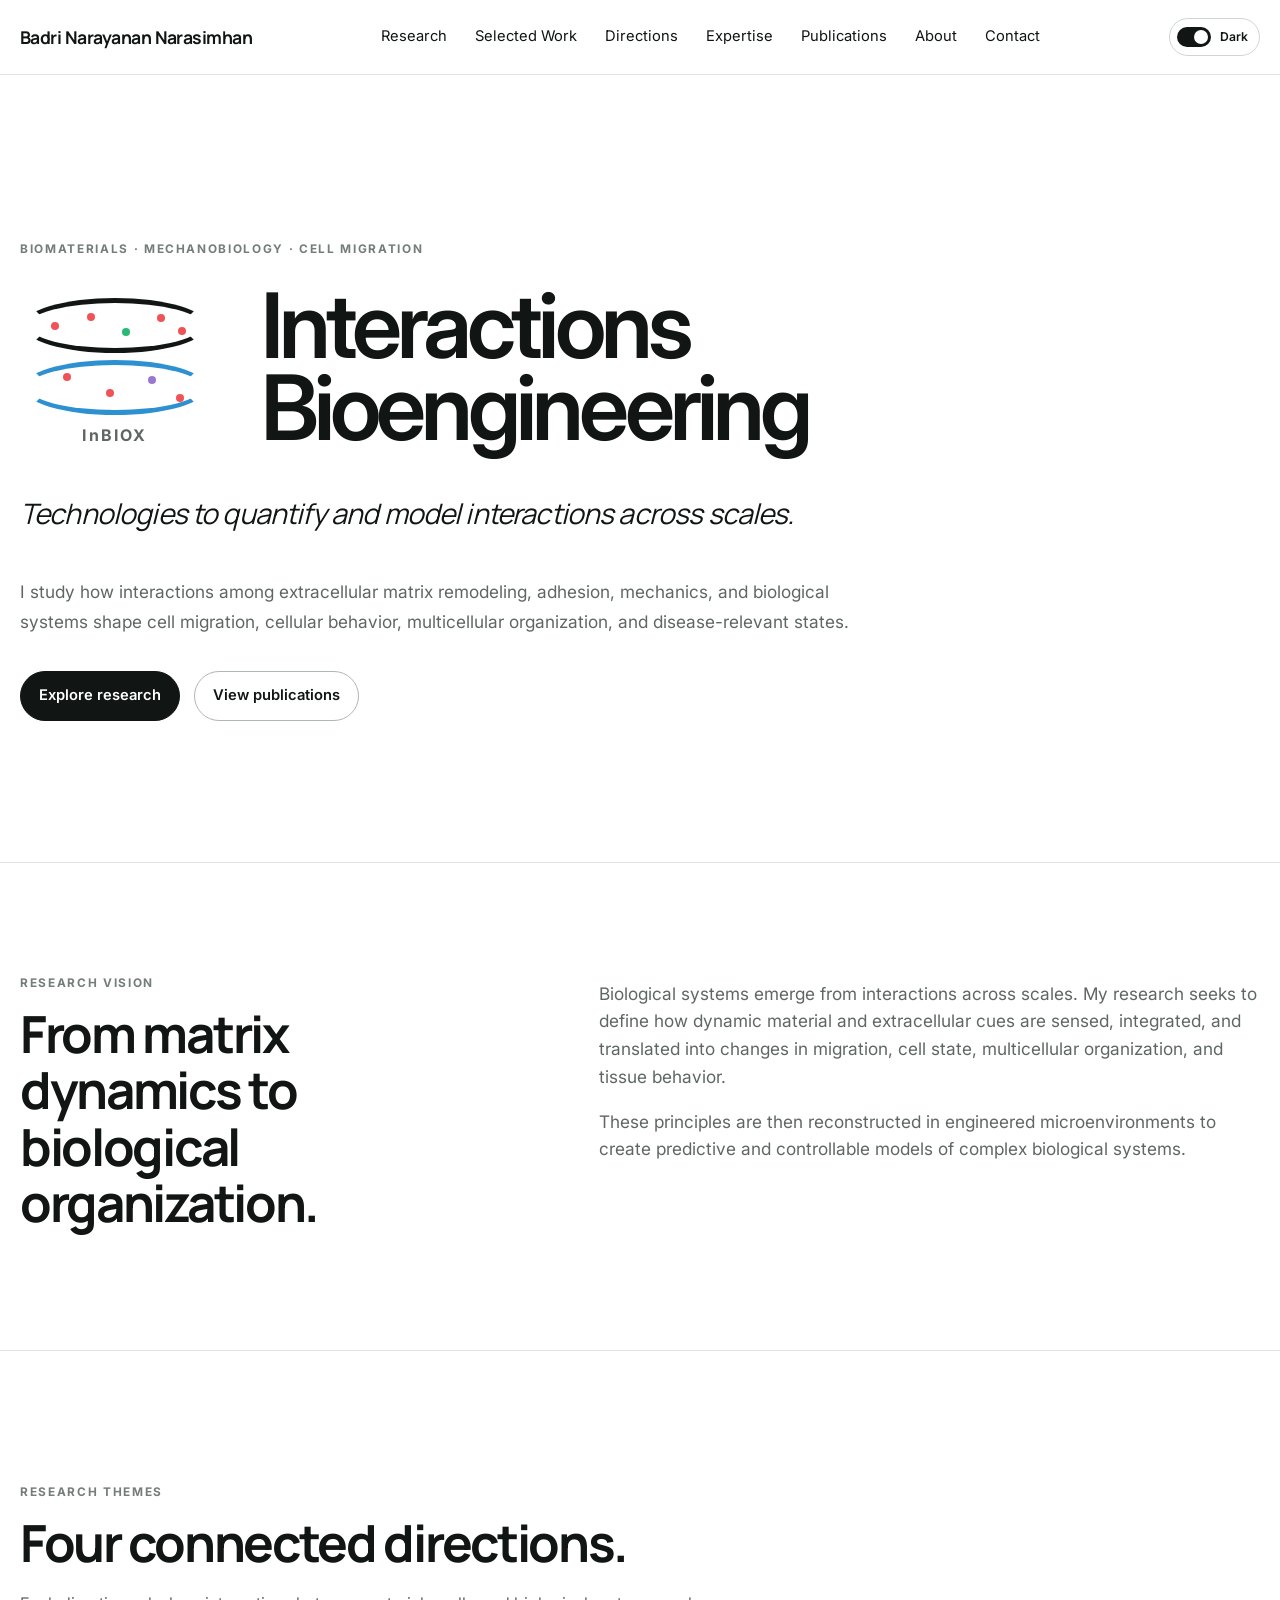
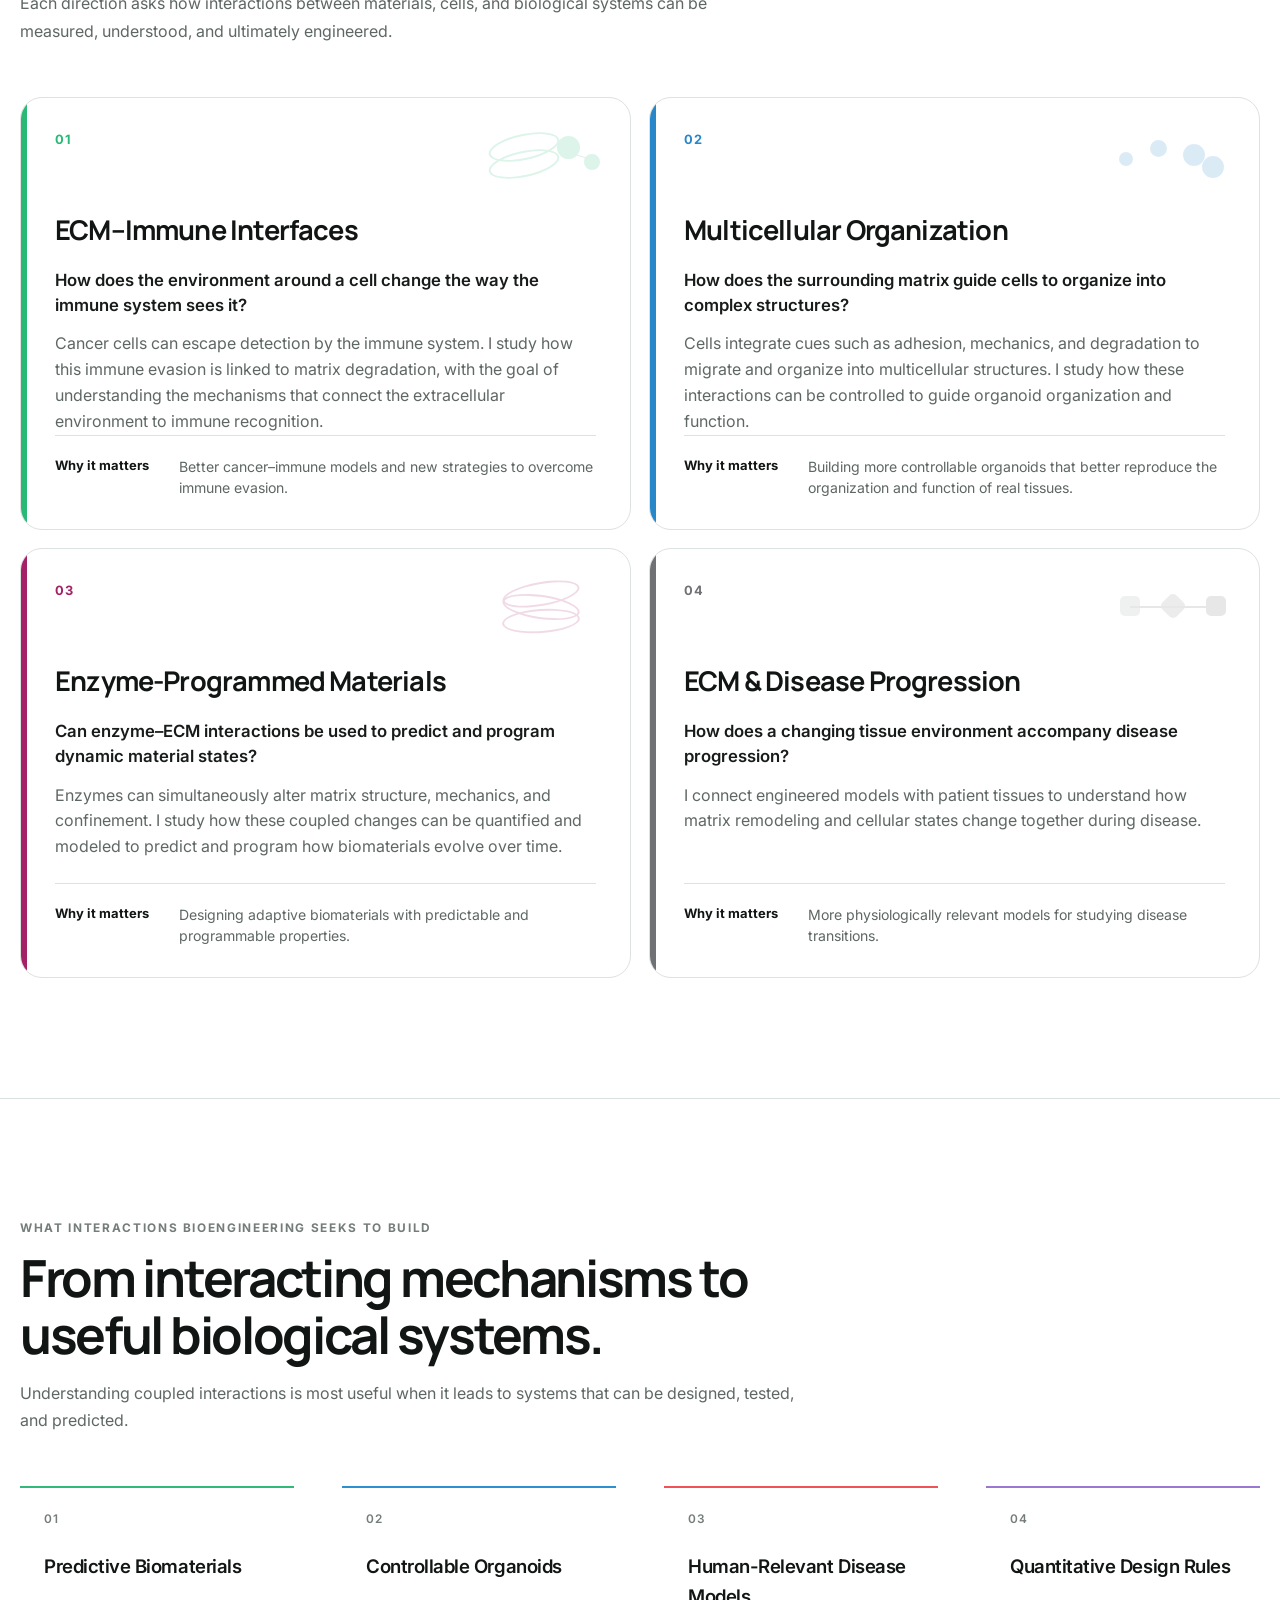
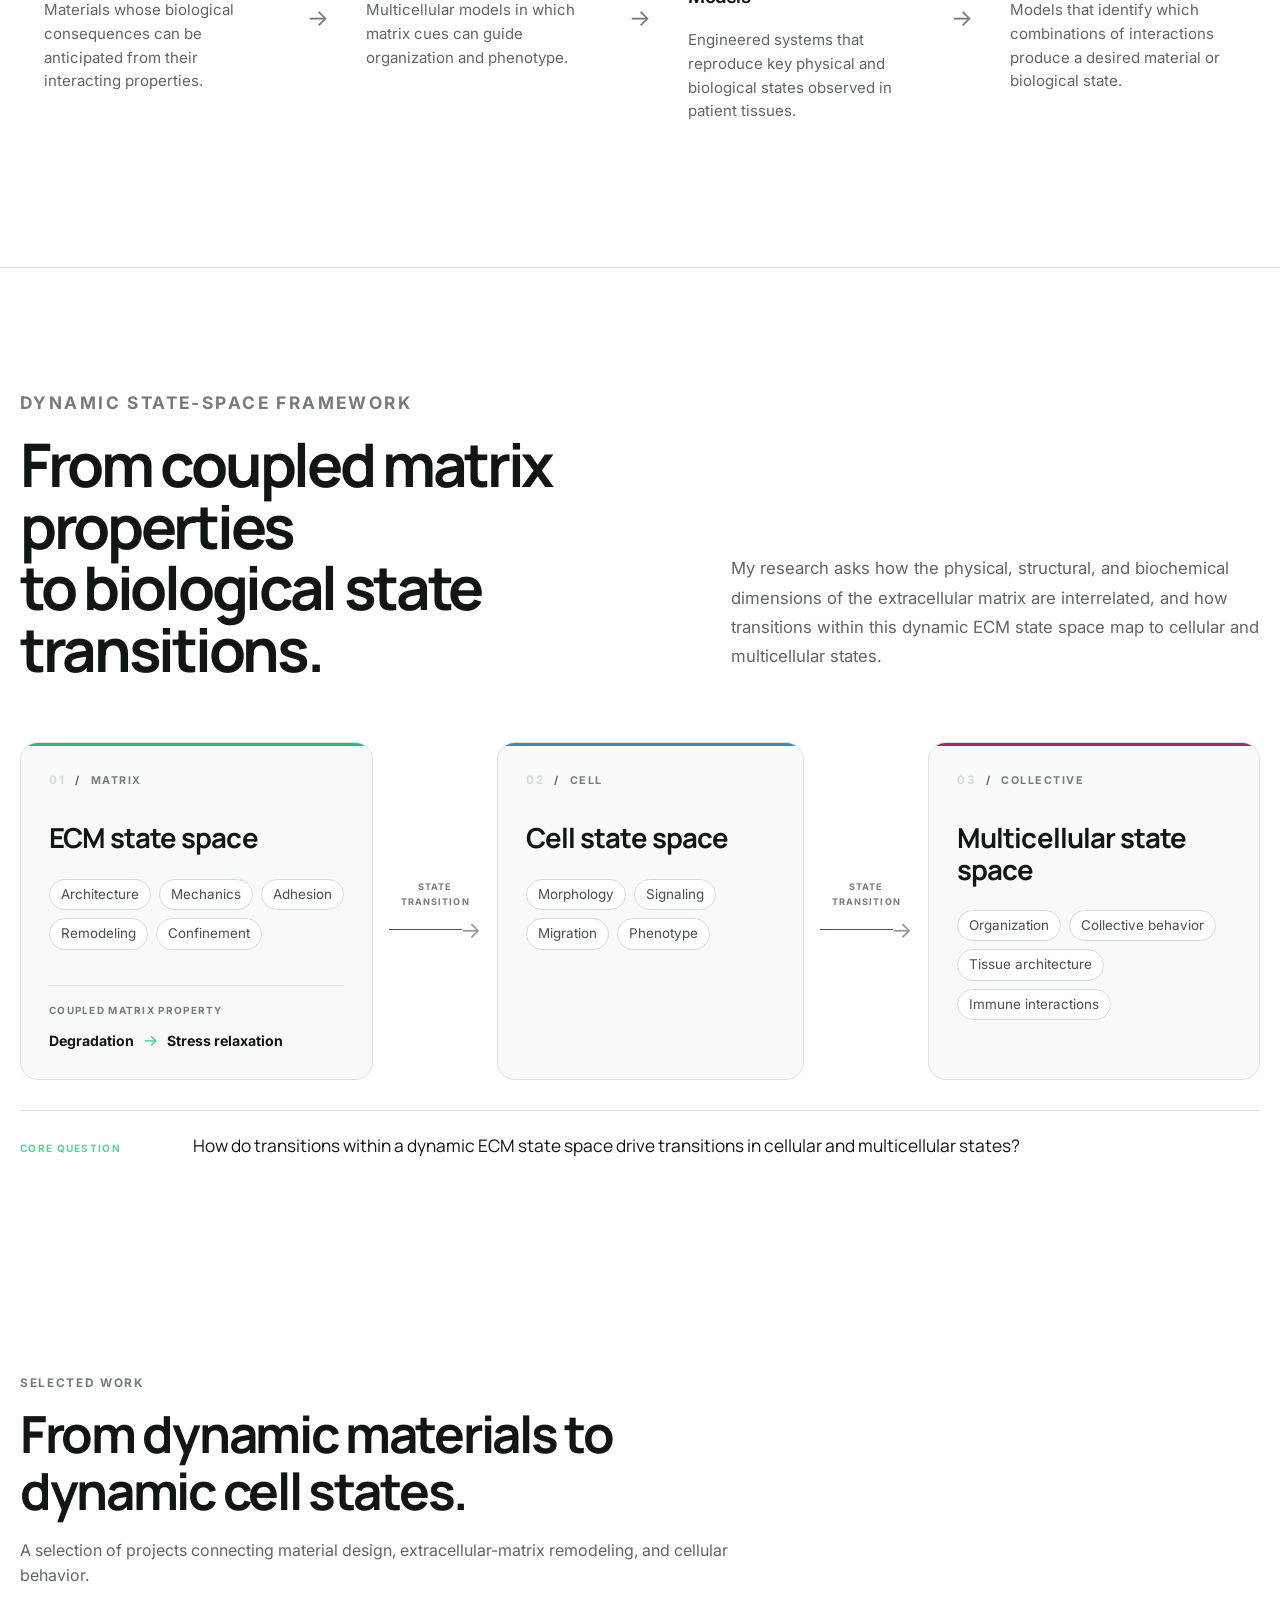
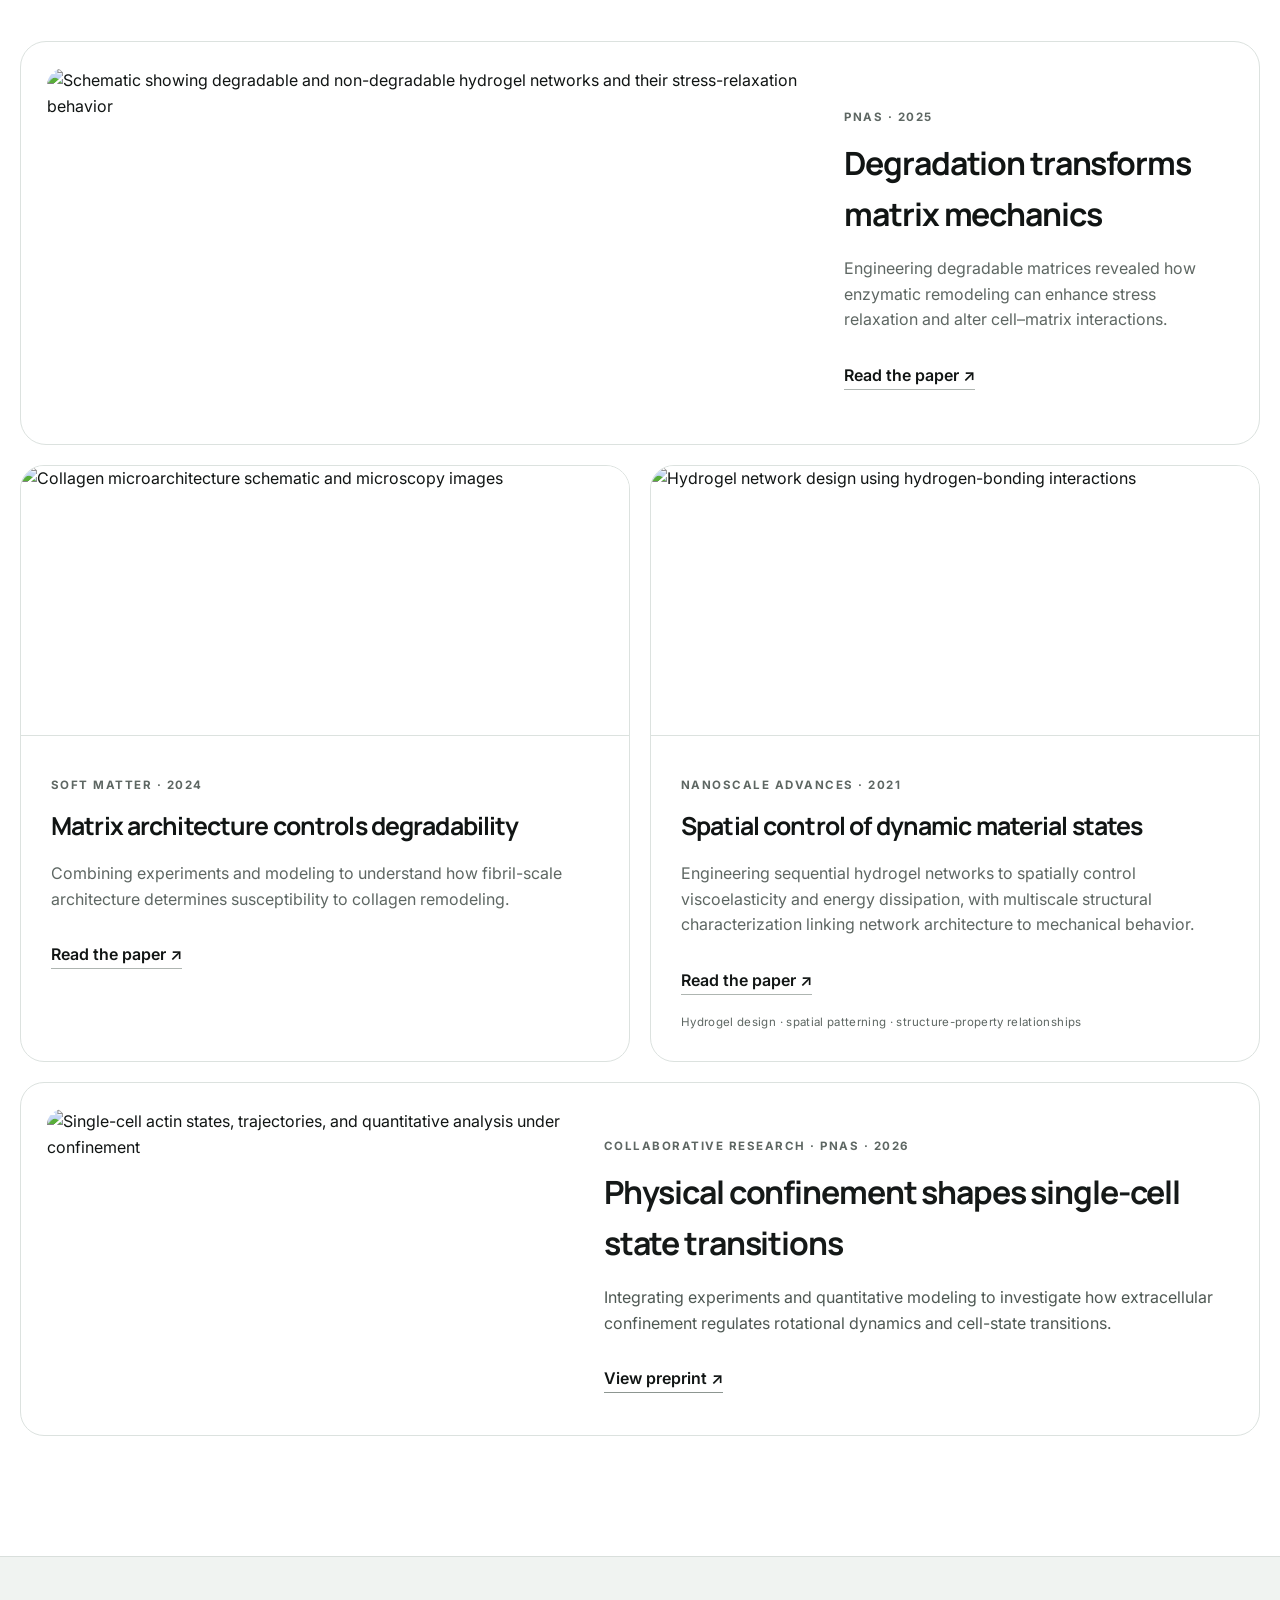
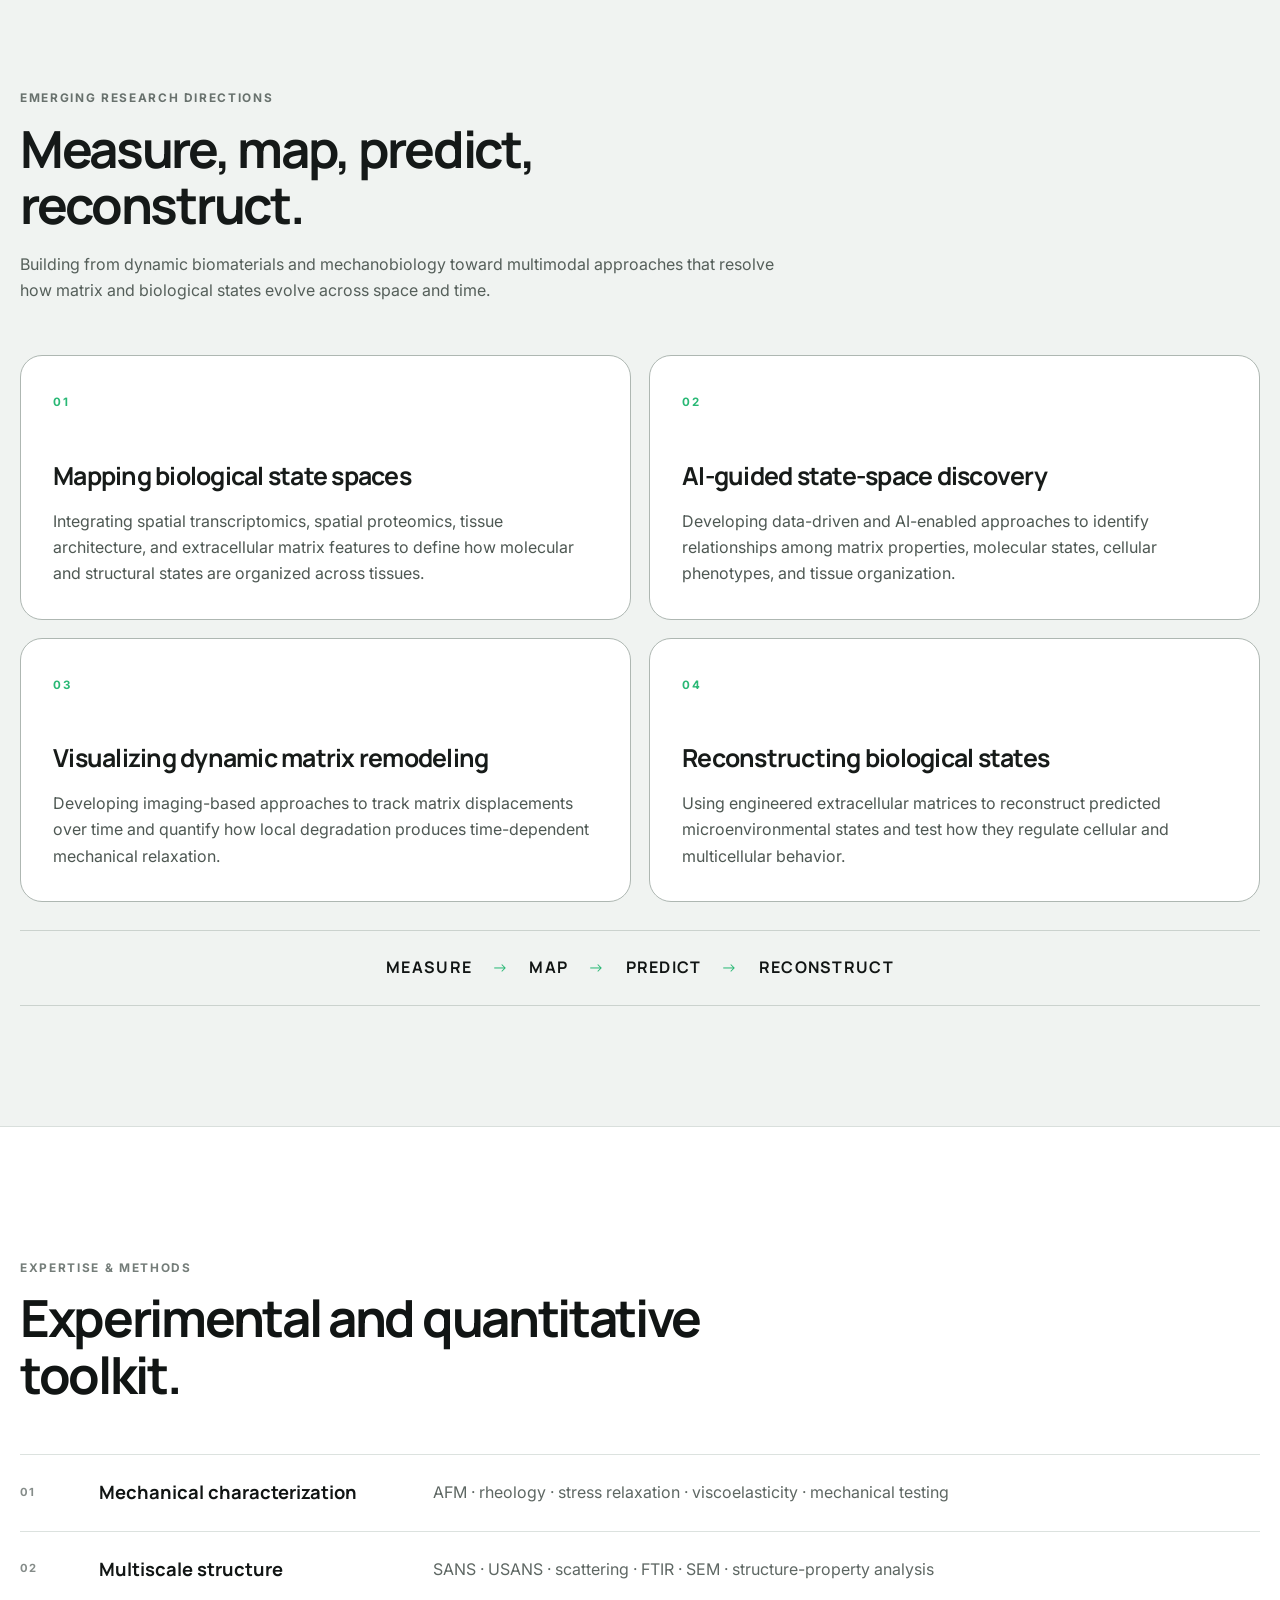
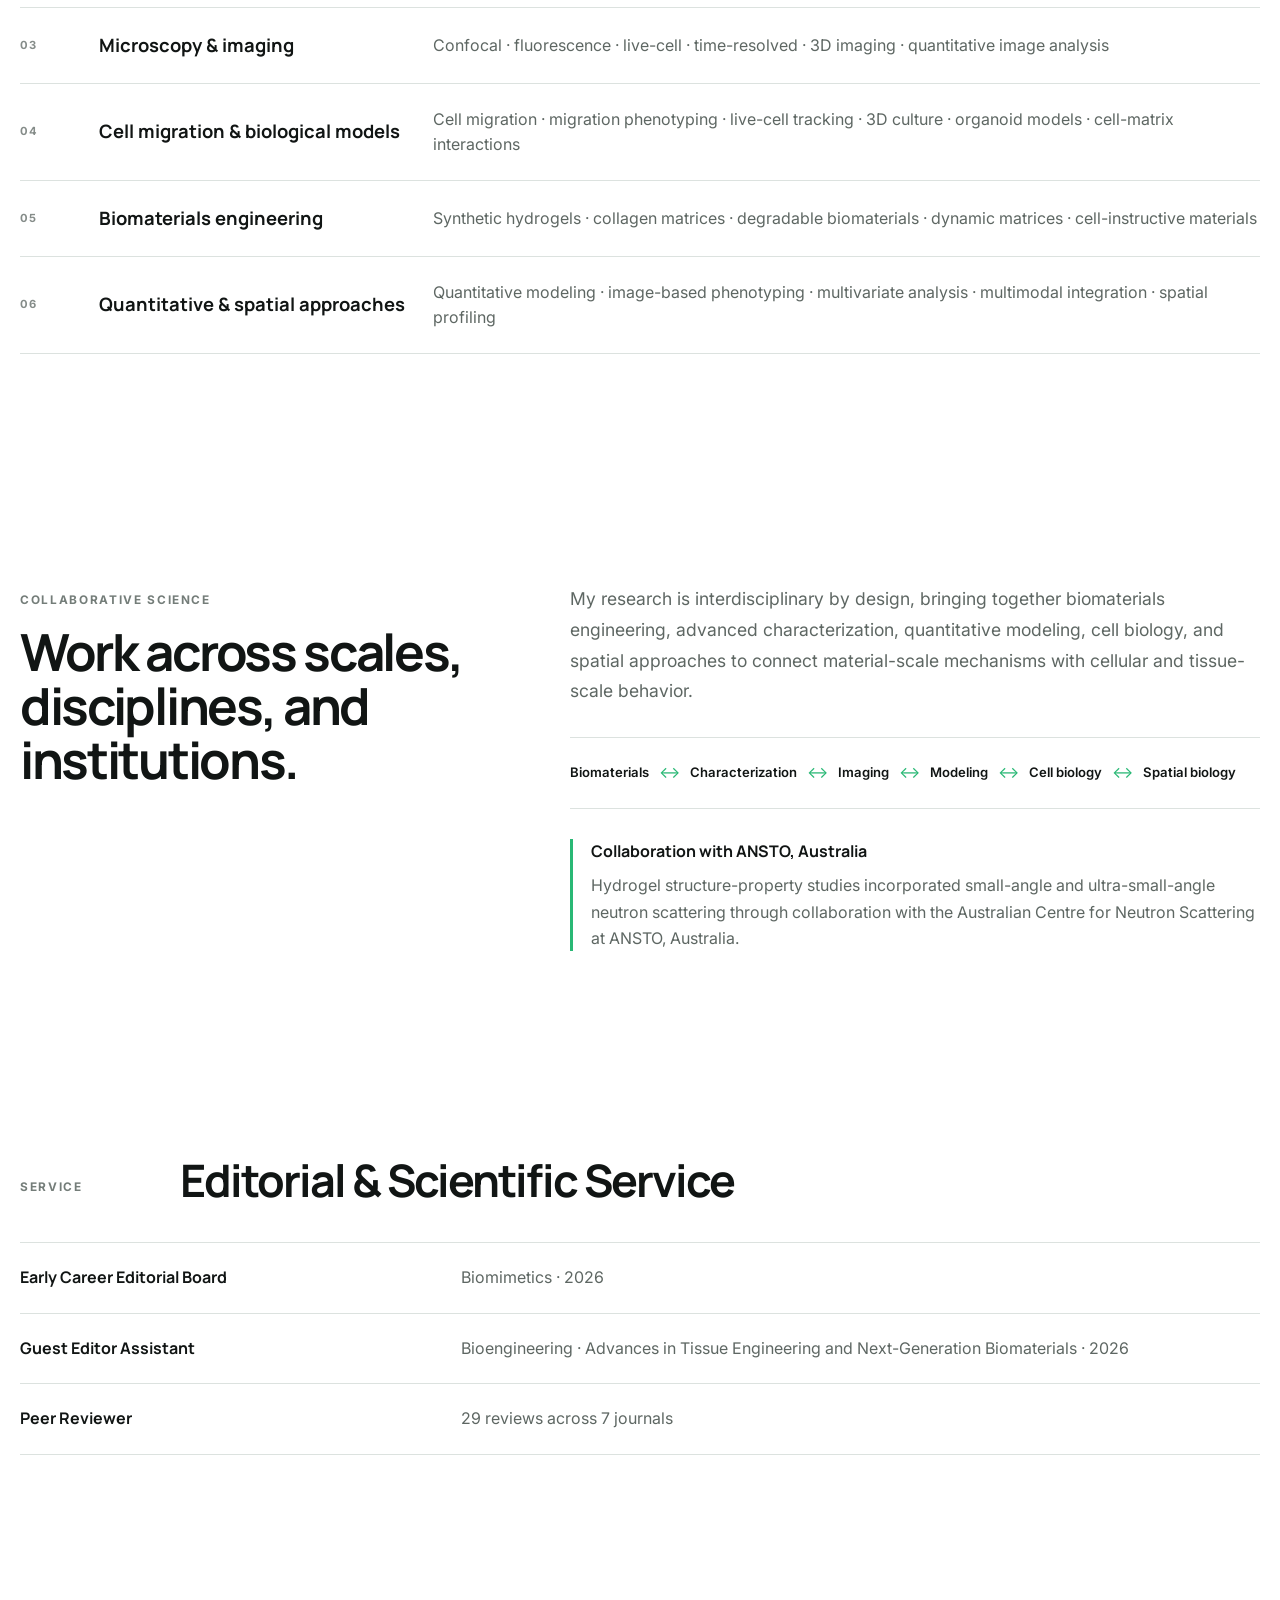
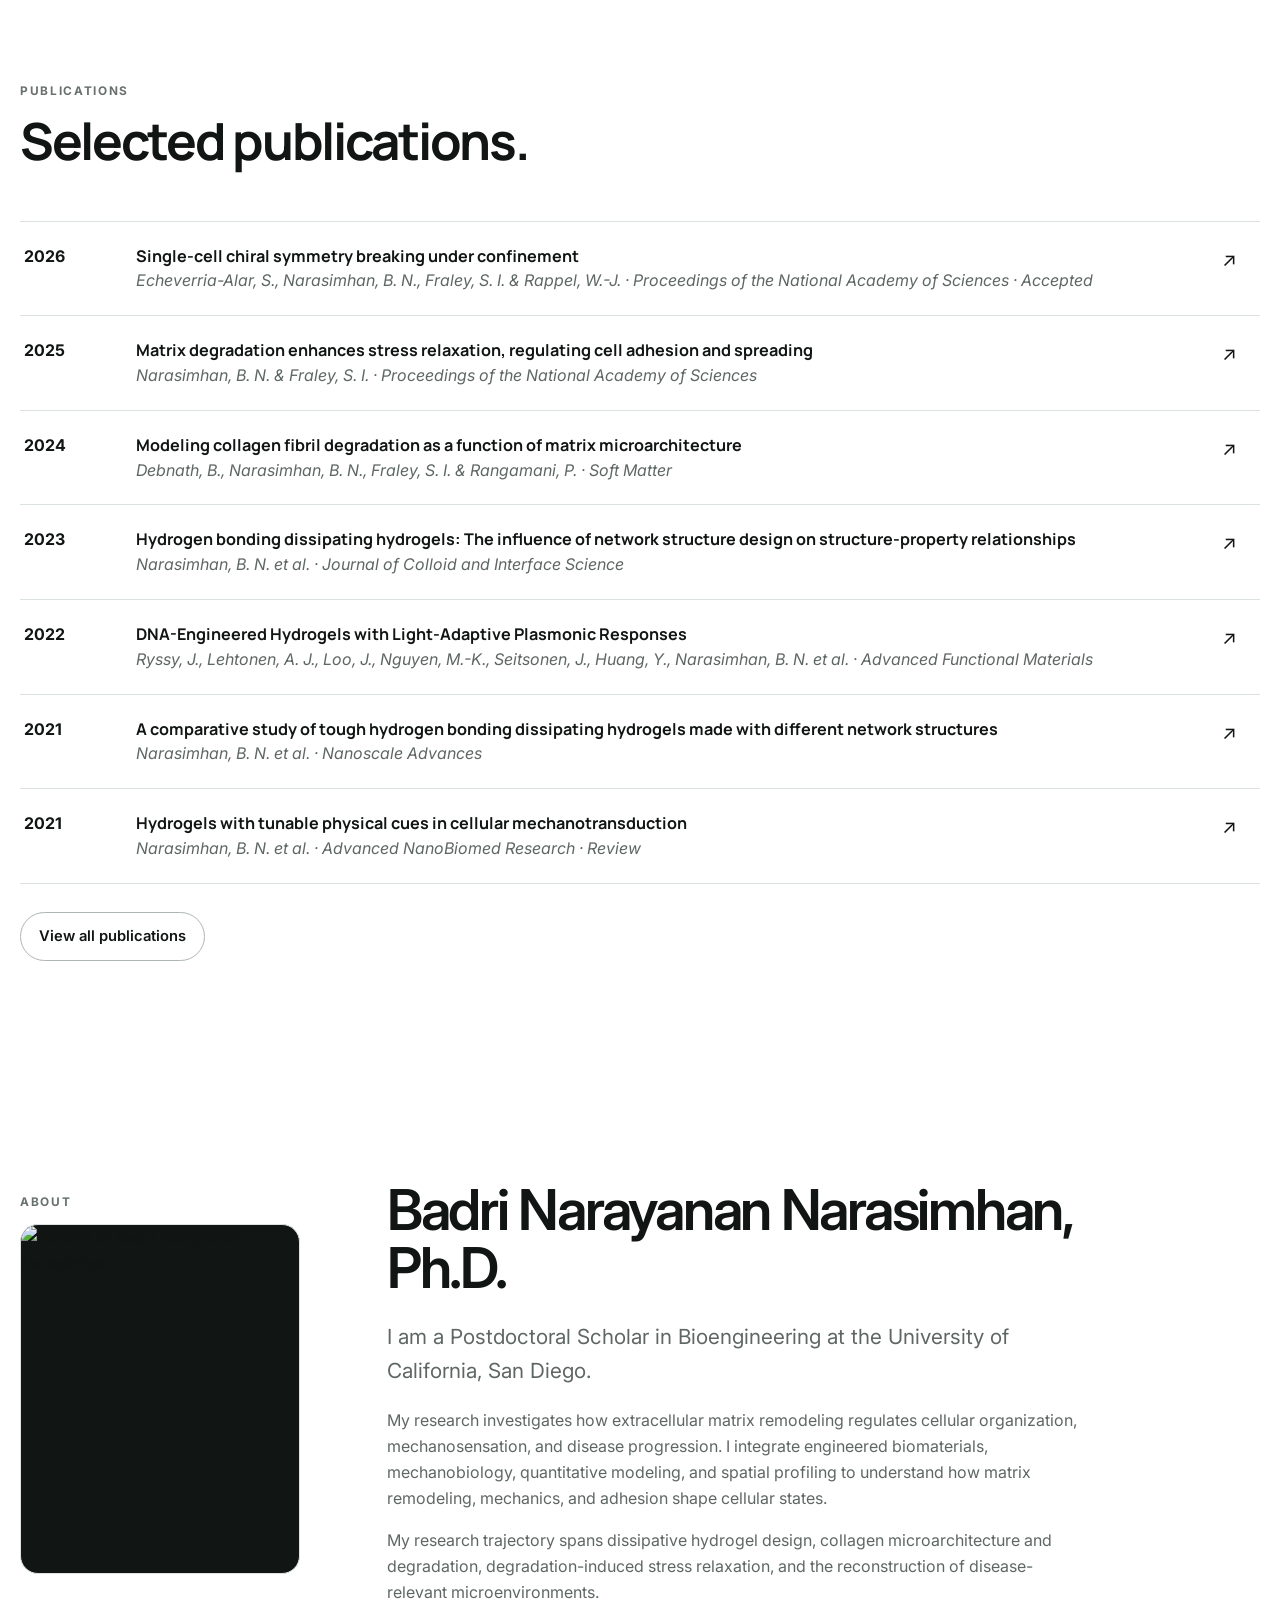
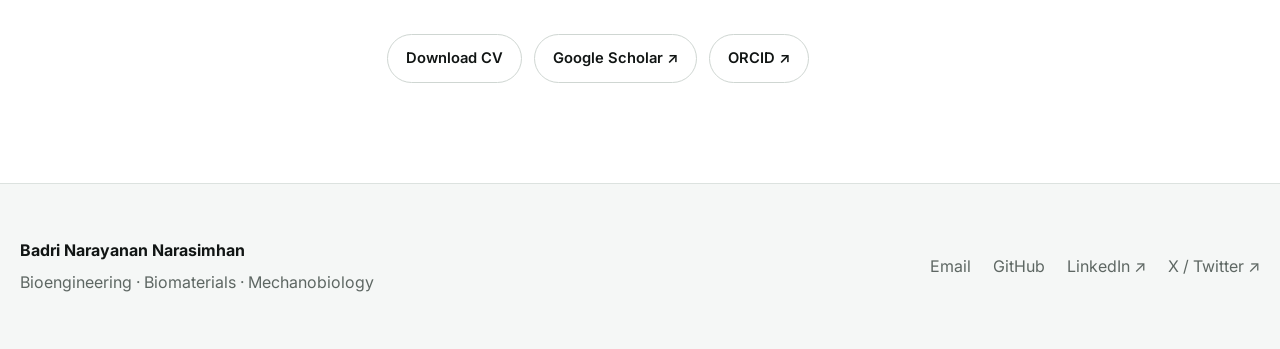
==== commit 1f70d3dc: "Add files via upload" ====
--- a/index.html
+++ b/index.html
@@ -11,7 +11,7 @@
   <link rel="stylesheet" href="style.css" />
 </head>
 
-<body>
+<body class="light-theme">
   <header class="site-header">
     <div class="container nav-wrap">
       <a class="brand" href="#top">Badri Narayanan Narasimhan</a>
@@ -25,9 +25,9 @@
         <a href="#about">About</a>
         <a href="#contact">Contact</a>
       </nav>
-      <button class="theme-toggle" type="button" aria-label="Switch to light background" aria-pressed="false">
+      <button class="theme-toggle" type="button" aria-label="Switch to dark background" aria-pressed="true">
         <span class="theme-toggle-track" aria-hidden="true"><span class="theme-toggle-knob"></span></span>
-        <span class="theme-toggle-label">Light</span>
+        <span class="theme-toggle-label">Dark</span>
       </button>
     </div>
   </header>
@@ -38,22 +38,22 @@
         <p class="eyebrow interaction-eyebrow">BIOMATERIALS · MECHANOBIOLOGY · CELL MIGRATION</p>
 
         <div class="hero-brand-lockup" aria-label="InBIOX | Interactions Bioengineering">
-          <span class="interaction-mark hero-mark-v10 distributed-logo" aria-hidden="true">
-        <i></i><i></i>
-        <b class="interaction-dot dot-a"></b>
-        <b class="interaction-dot dot-b"></b>
-        <b class="interaction-dot dot-c"></b>
-        <b class="interaction-dot dot-d"></b>
-        <b class="interaction-dot dot-e"></b>
-        <b class="interaction-dot dot-f"></b>
-        <b class="interaction-dot dot-g"></b>
-        <b class="interaction-dot dot-h"></b>
-        <b class="interaction-dot dot-i"></b>
-      </span>
-      <div class="hero-title-group">
-        <h1><span>Interactions</span><span>Bioengineering</span></h1>
-        <span class="hero-acronym">InBIOX</span>
-      </div>
+          <div class="hero-mark-group">
+            <span class="interaction-mark hero-mark-v10 distributed-logo" aria-hidden="true">
+              <i></i><i></i>
+              <b class="interaction-dot dot-a"></b>
+              <b class="interaction-dot dot-b"></b>
+              <b class="interaction-dot dot-c"></b>
+              <b class="interaction-dot dot-d"></b>
+              <b class="interaction-dot dot-e"></b>
+              <b class="interaction-dot dot-f"></b>
+              <b class="interaction-dot dot-g"></b>
+              <b class="interaction-dot dot-h"></b>
+              <b class="interaction-dot dot-i"></b>
+            </span>
+            <span class="hero-acronym">InBIOX</span>
+          </div>
+          <h1><span>Interactions</span><span>Bioengineering</span></h1>
         </div>
 
         <p class="hero-subline hero-subline-v10">Technologies to quantify and model interactions across scales.</p>
@@ -487,9 +487,10 @@
         if (label) label.textContent = light ? 'Dark' : 'Light';
       }
 
-      let light = false;
+      let light = true;
       try {
-        light = localStorage.getItem('badri-site-theme-v19') === 'light';
+        const savedTheme = localStorage.getItem('badri-site-theme-v19');
+        light = savedTheme === null ? true : savedTheme === 'light';
       } catch (e) {}
       applyTheme(light);
 
--- a/style.css
+++ b/style.css
@@ -2910,43 +2910,55 @@
   }
 }
 
-/* InBIOX brand identifier beside the main hero title */
-.hero-title-group {
+
+/* ===== Version 20: InBIOX logo lockup + light-default theme ===== */
+.hero-mark-group {
+  width: 190px;
   display: flex;
-  align-items: flex-end;
-  gap: clamp(18px, 2vw, 30px);
-  min-width: 0;
-}
-
-.hero-title-group h1 {
-  flex: 0 1 auto;
+  flex-direction: column;
+  align-items: center;
+  justify-content: center;
+  gap: 8px;
+}
+
+.hero-mark-group .hero-mark-v10 {
+  flex: 0 0 auto;
 }
 
 .hero-acronym {
-  display: inline-block;
-  margin-bottom: 0.18em;
-  font-family: "Manrope", sans-serif;
-  font-size: clamp(1rem, 1.55vw, 1.35rem);
+  display: block;
+  margin-top: -2px;
+  font-family: "Inter", sans-serif;
+  font-size: 1rem;
+  line-height: 1;
   font-weight: 700;
-  line-height: 1;
-  letter-spacing: 0.08em;
+  letter-spacing: .14em;
+  color: #d8ddda;
   white-space: nowrap;
-  color: #d7ddda;
-}
-
-@media (max-width: 1100px) {
-  .hero-title-group {
-    display: block;
+}
+
+body.light-theme .hero-acronym {
+  color: #5e6763 !important;
+}
+
+@media (max-width: 900px) {
+  .hero-mark-group {
+    width: 145px;
+    gap: 7px;
   }
   .hero-acronym {
-    margin-top: 14px;
-    margin-bottom: 0;
+    font-size: .9rem;
+    letter-spacing: .13em;
   }
 }
 
 @media (max-width: 700px) {
+  .hero-mark-group {
+    width: 132px;
+    align-items: center;
+    gap: 7px;
+  }
   .hero-acronym {
-    font-size: 0.95rem;
-    margin-top: 12px;
-  }
-}
+    font-size: .84rem;
+  }
+}
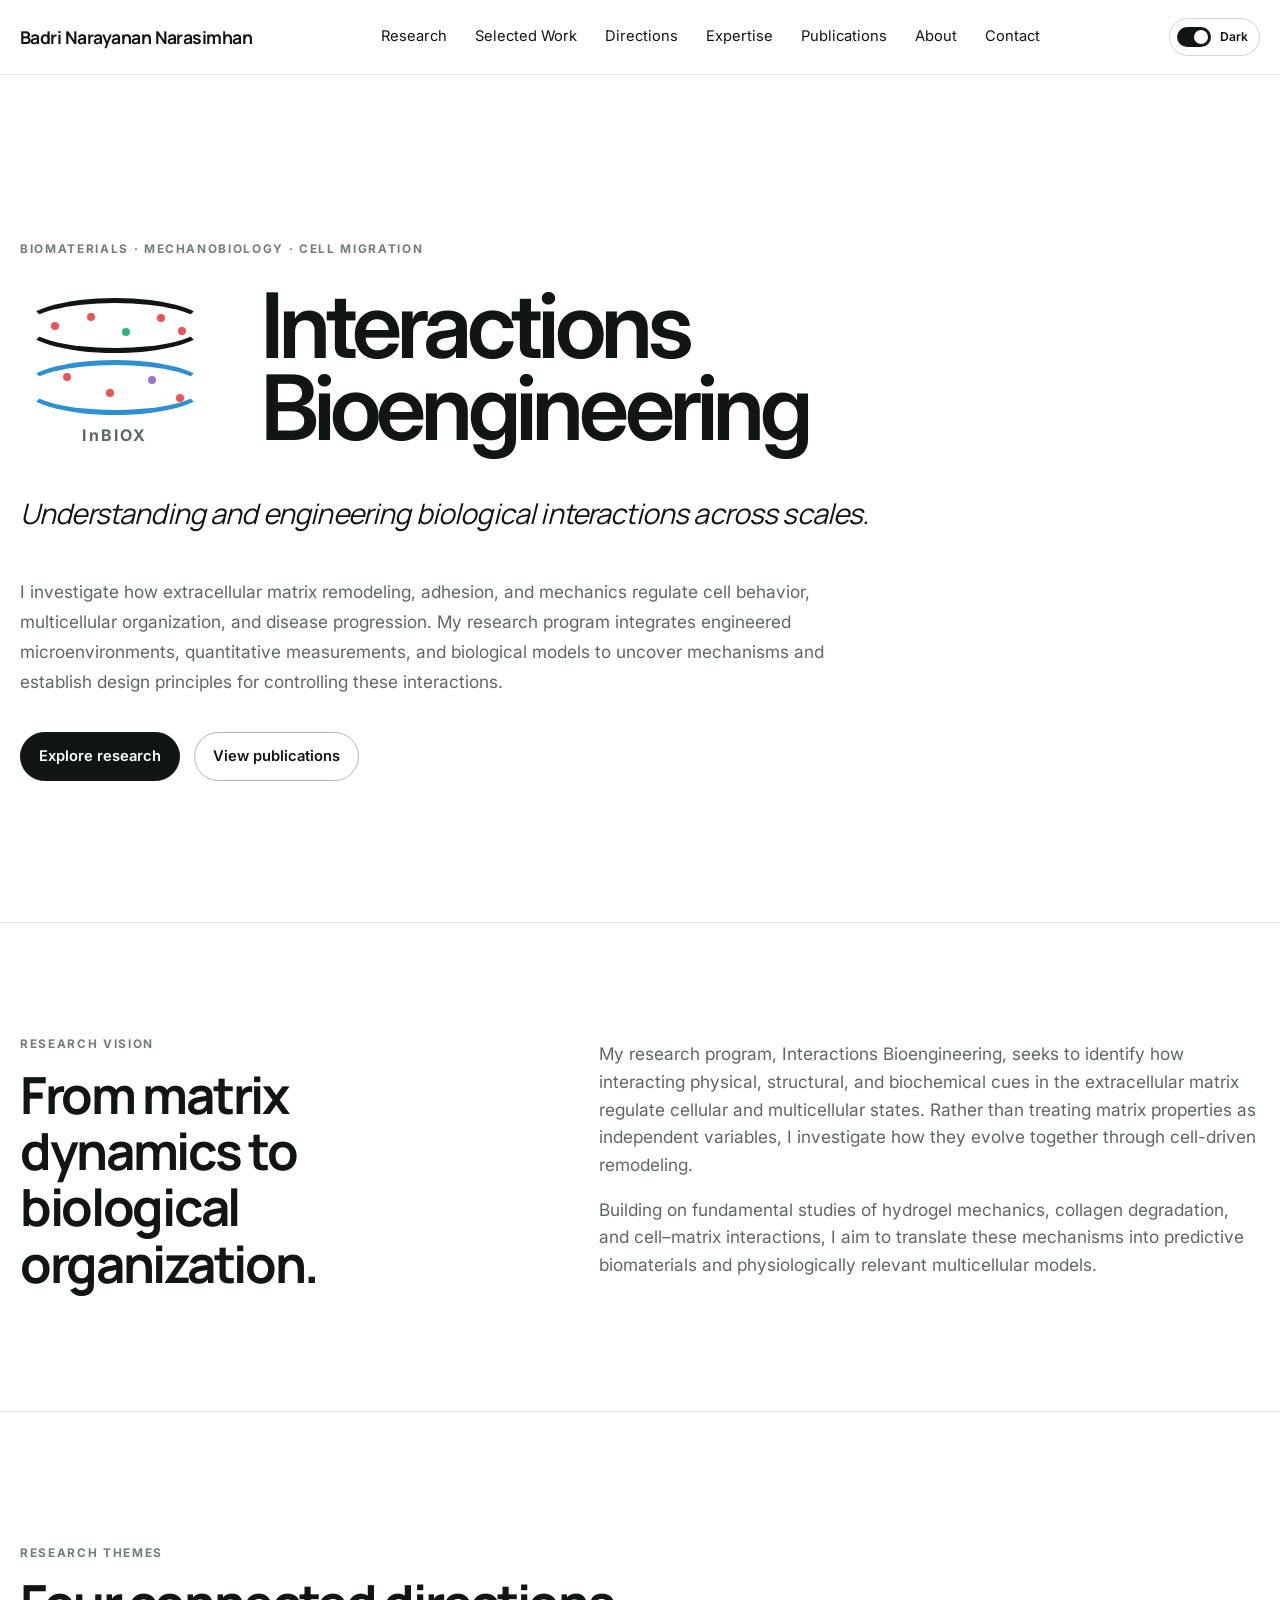
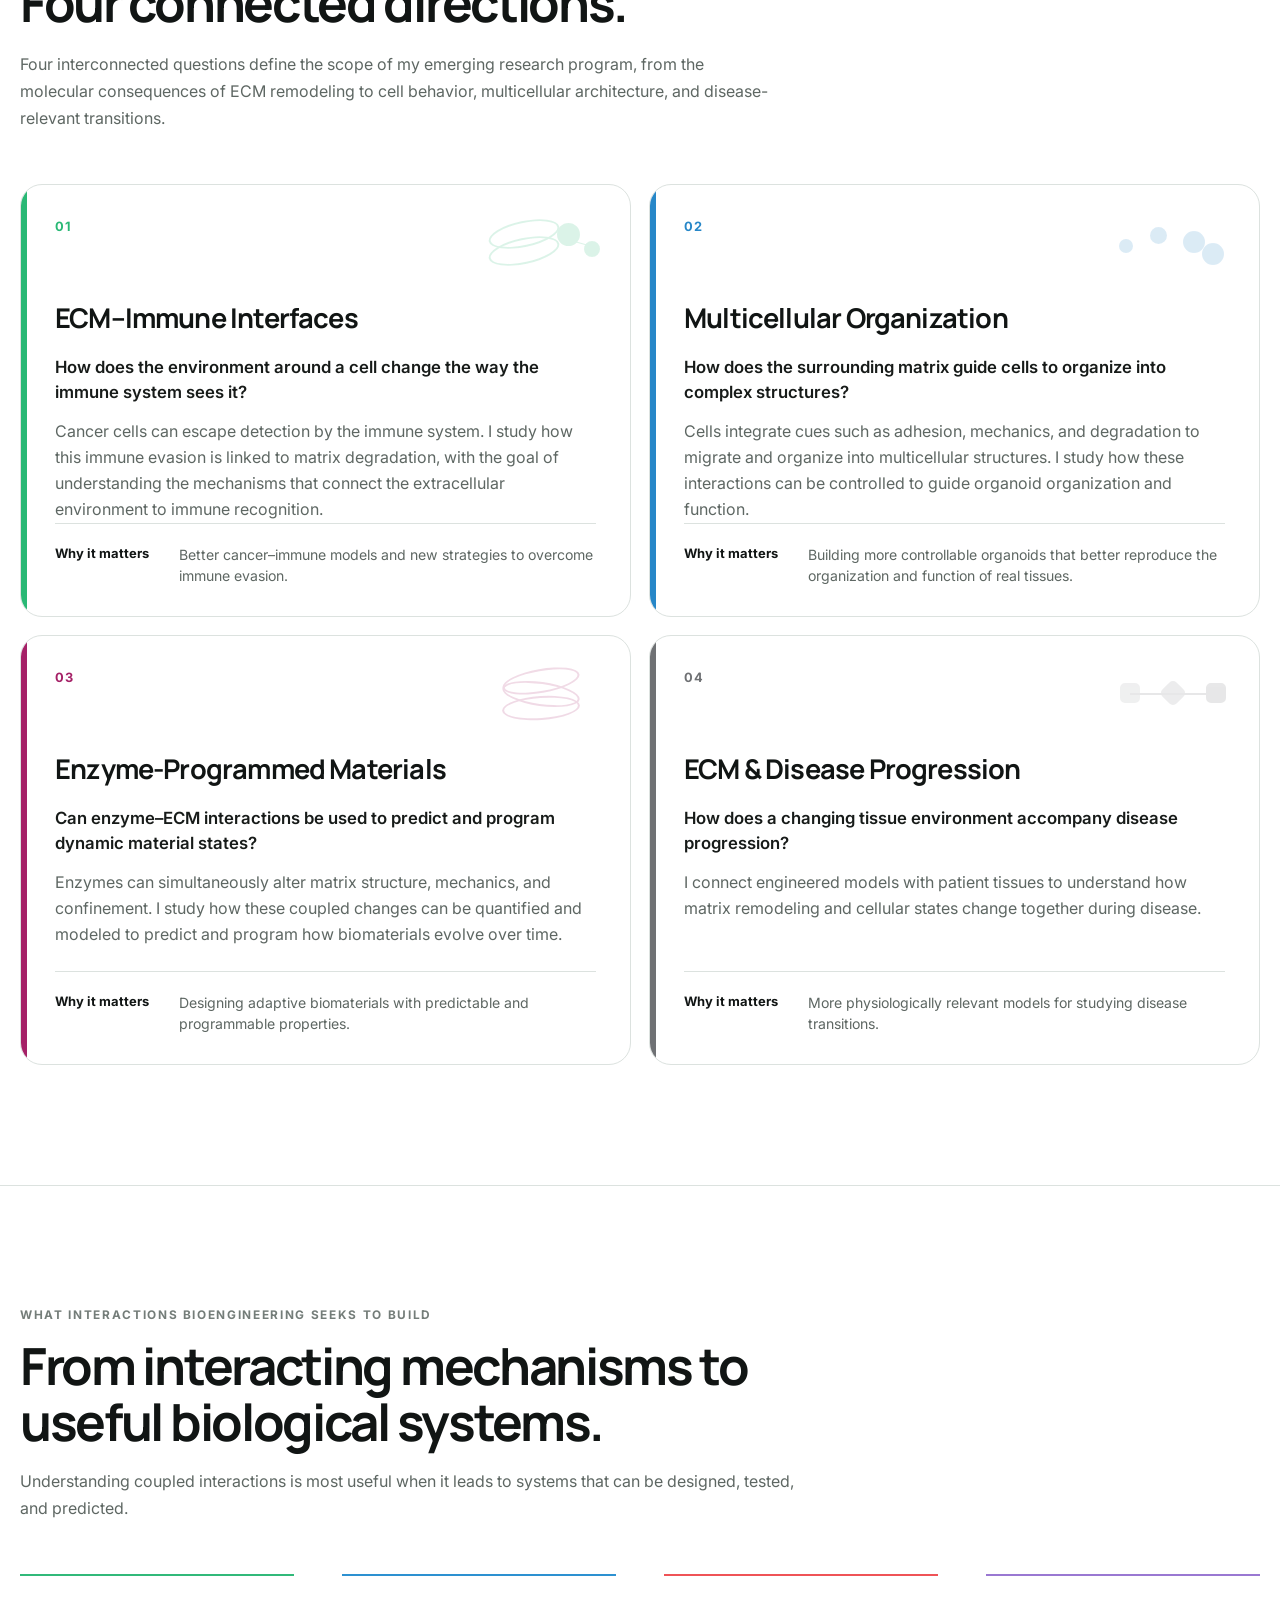
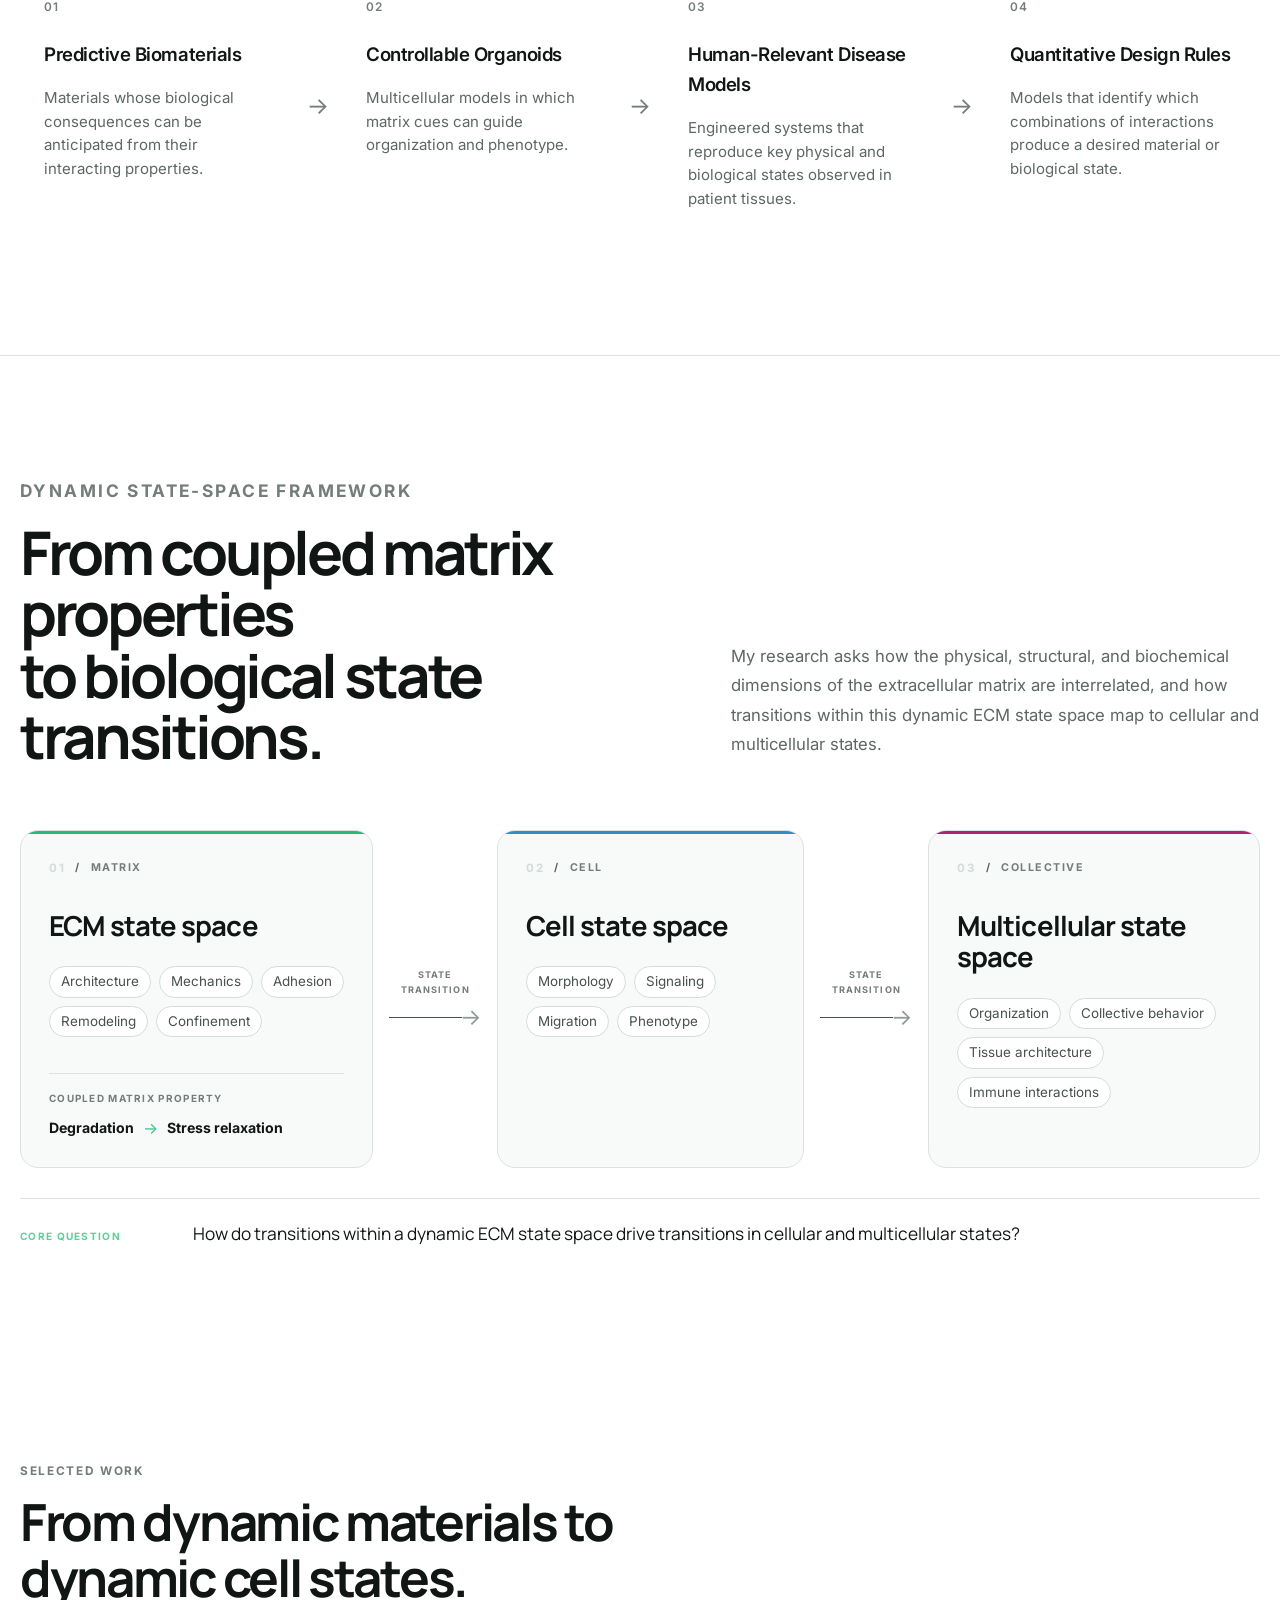
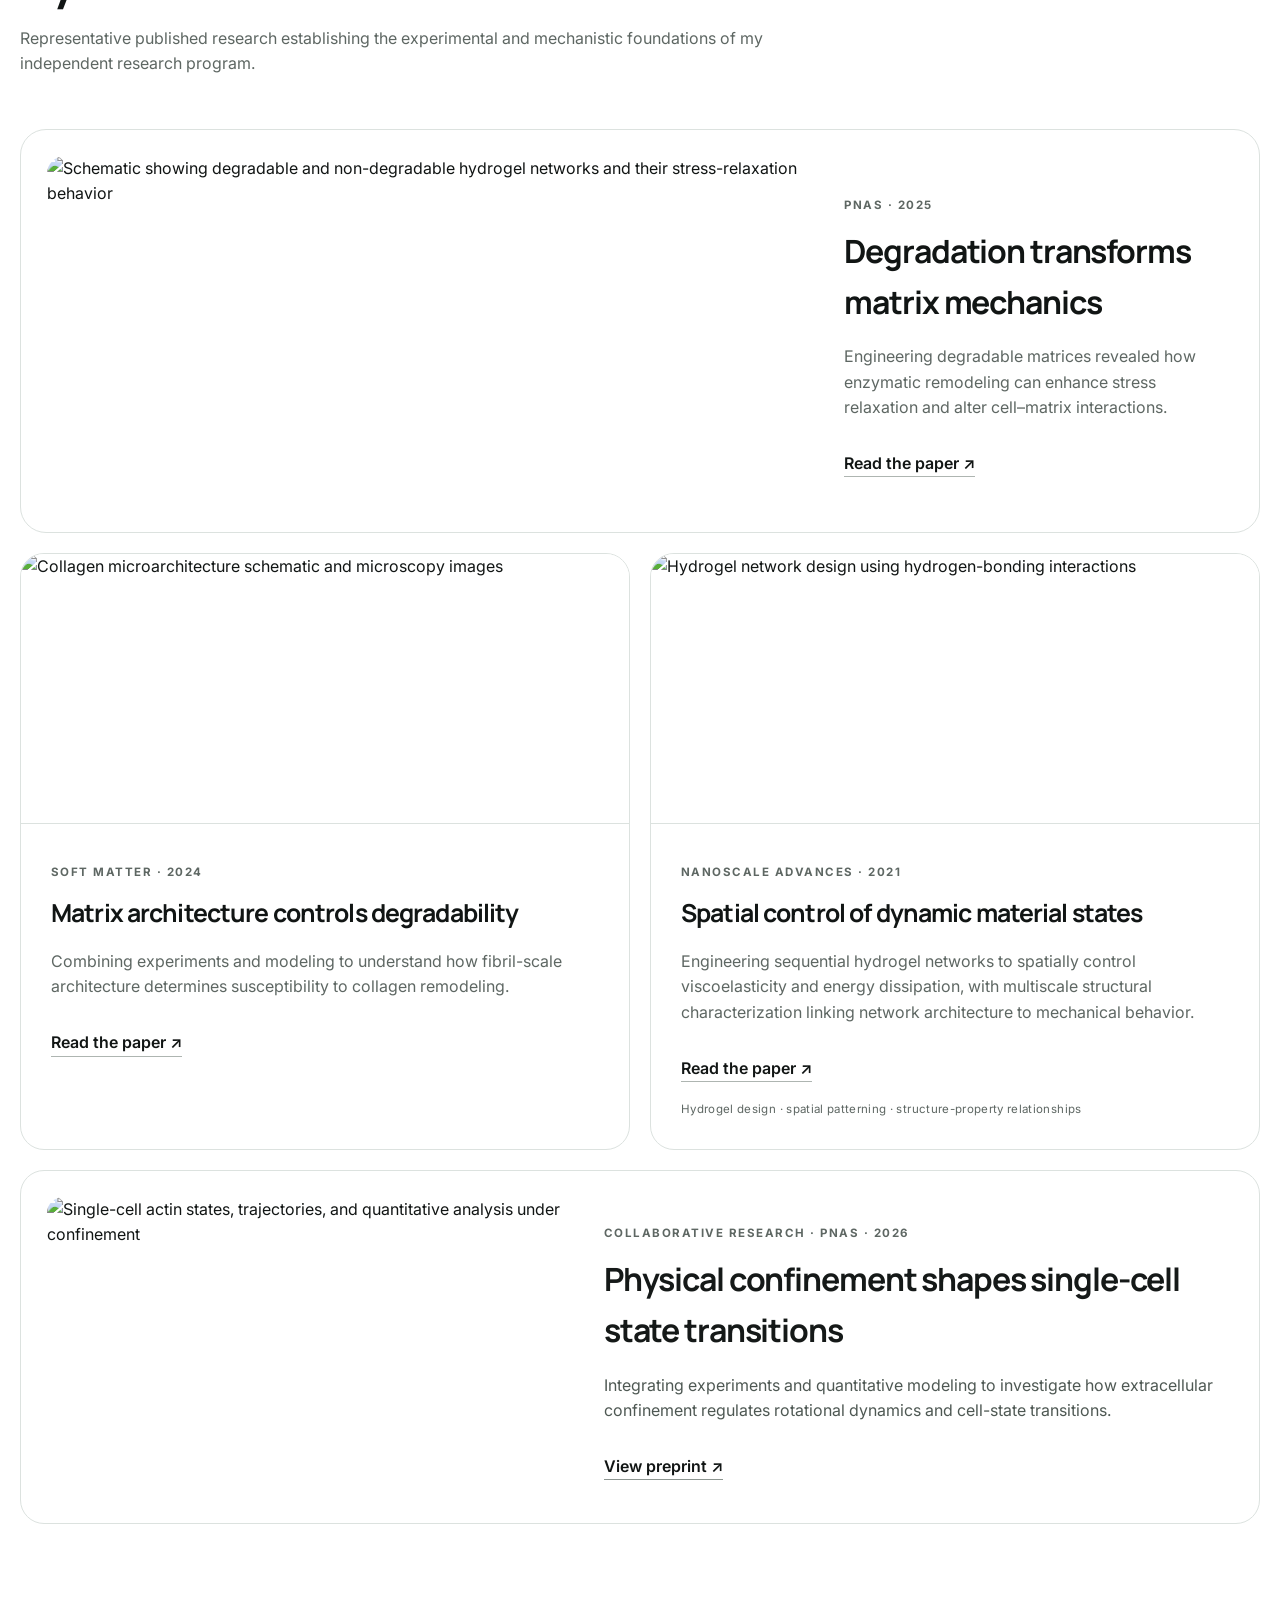
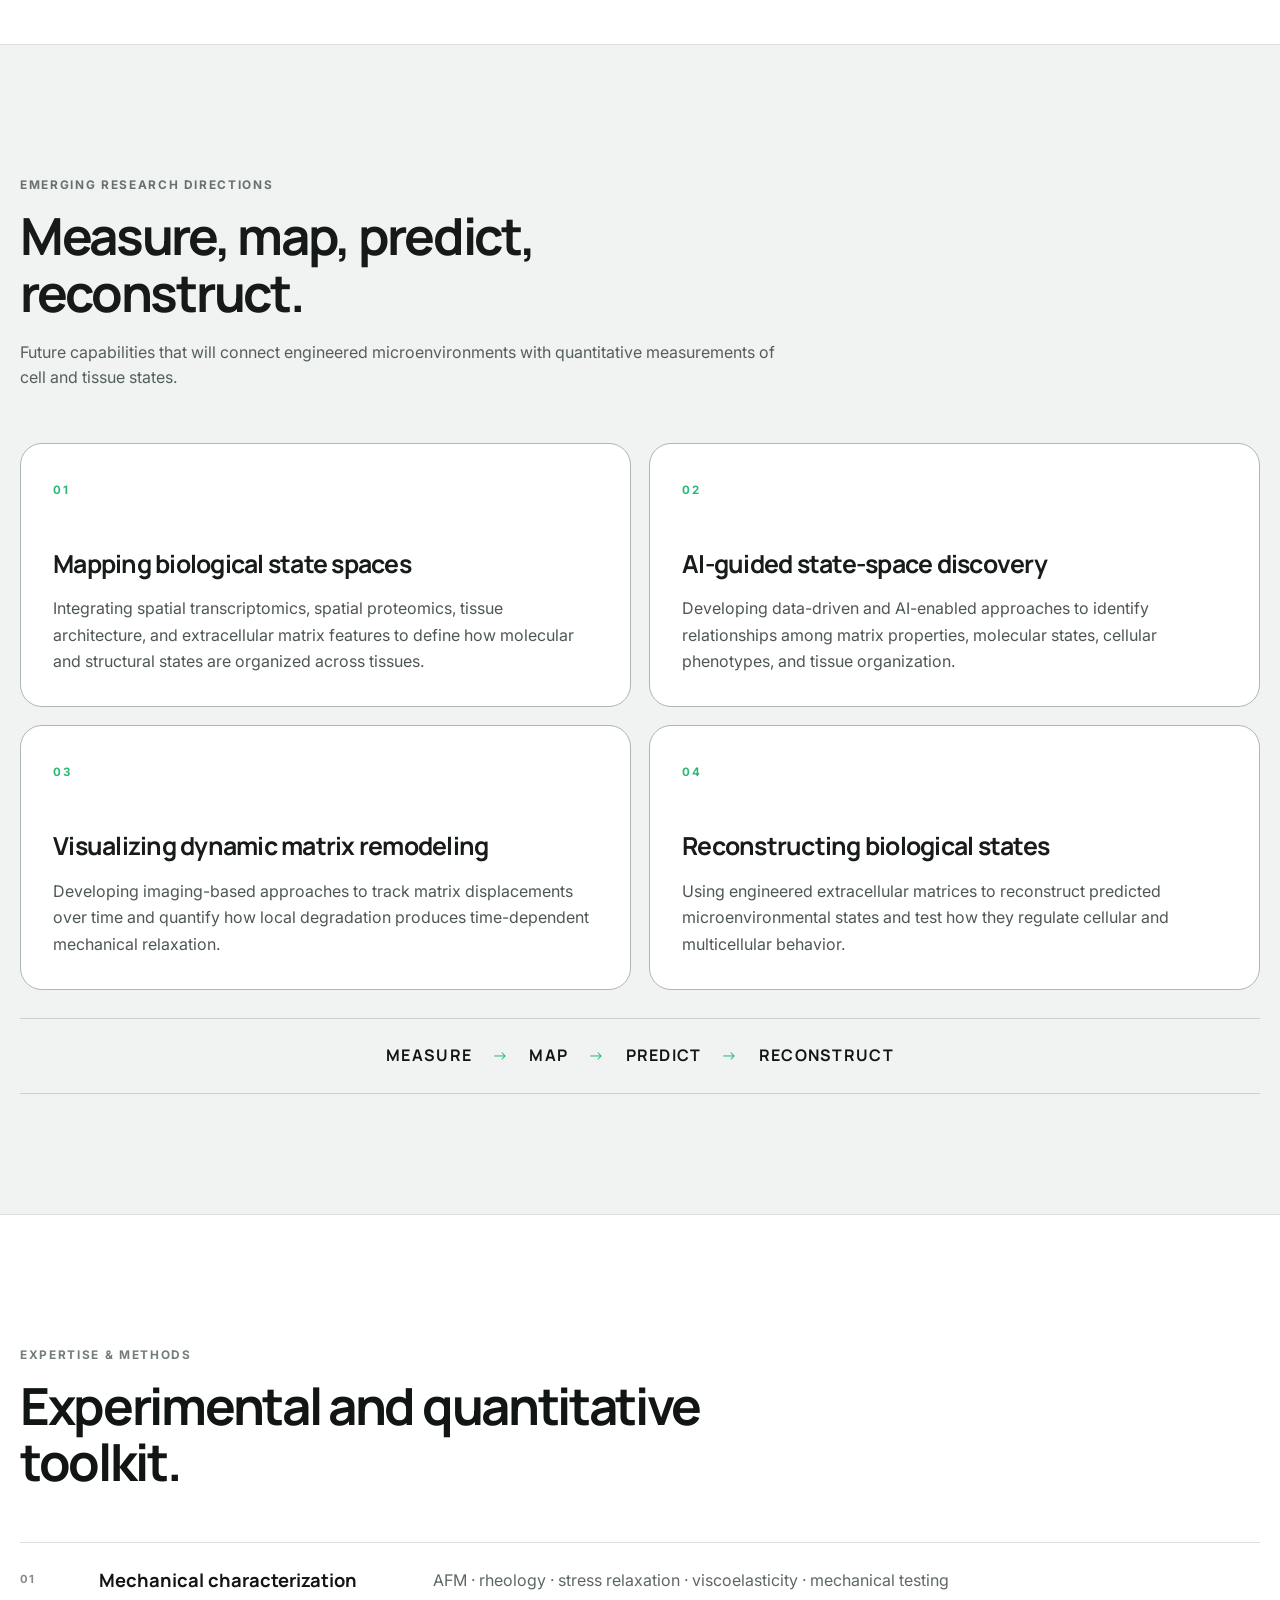
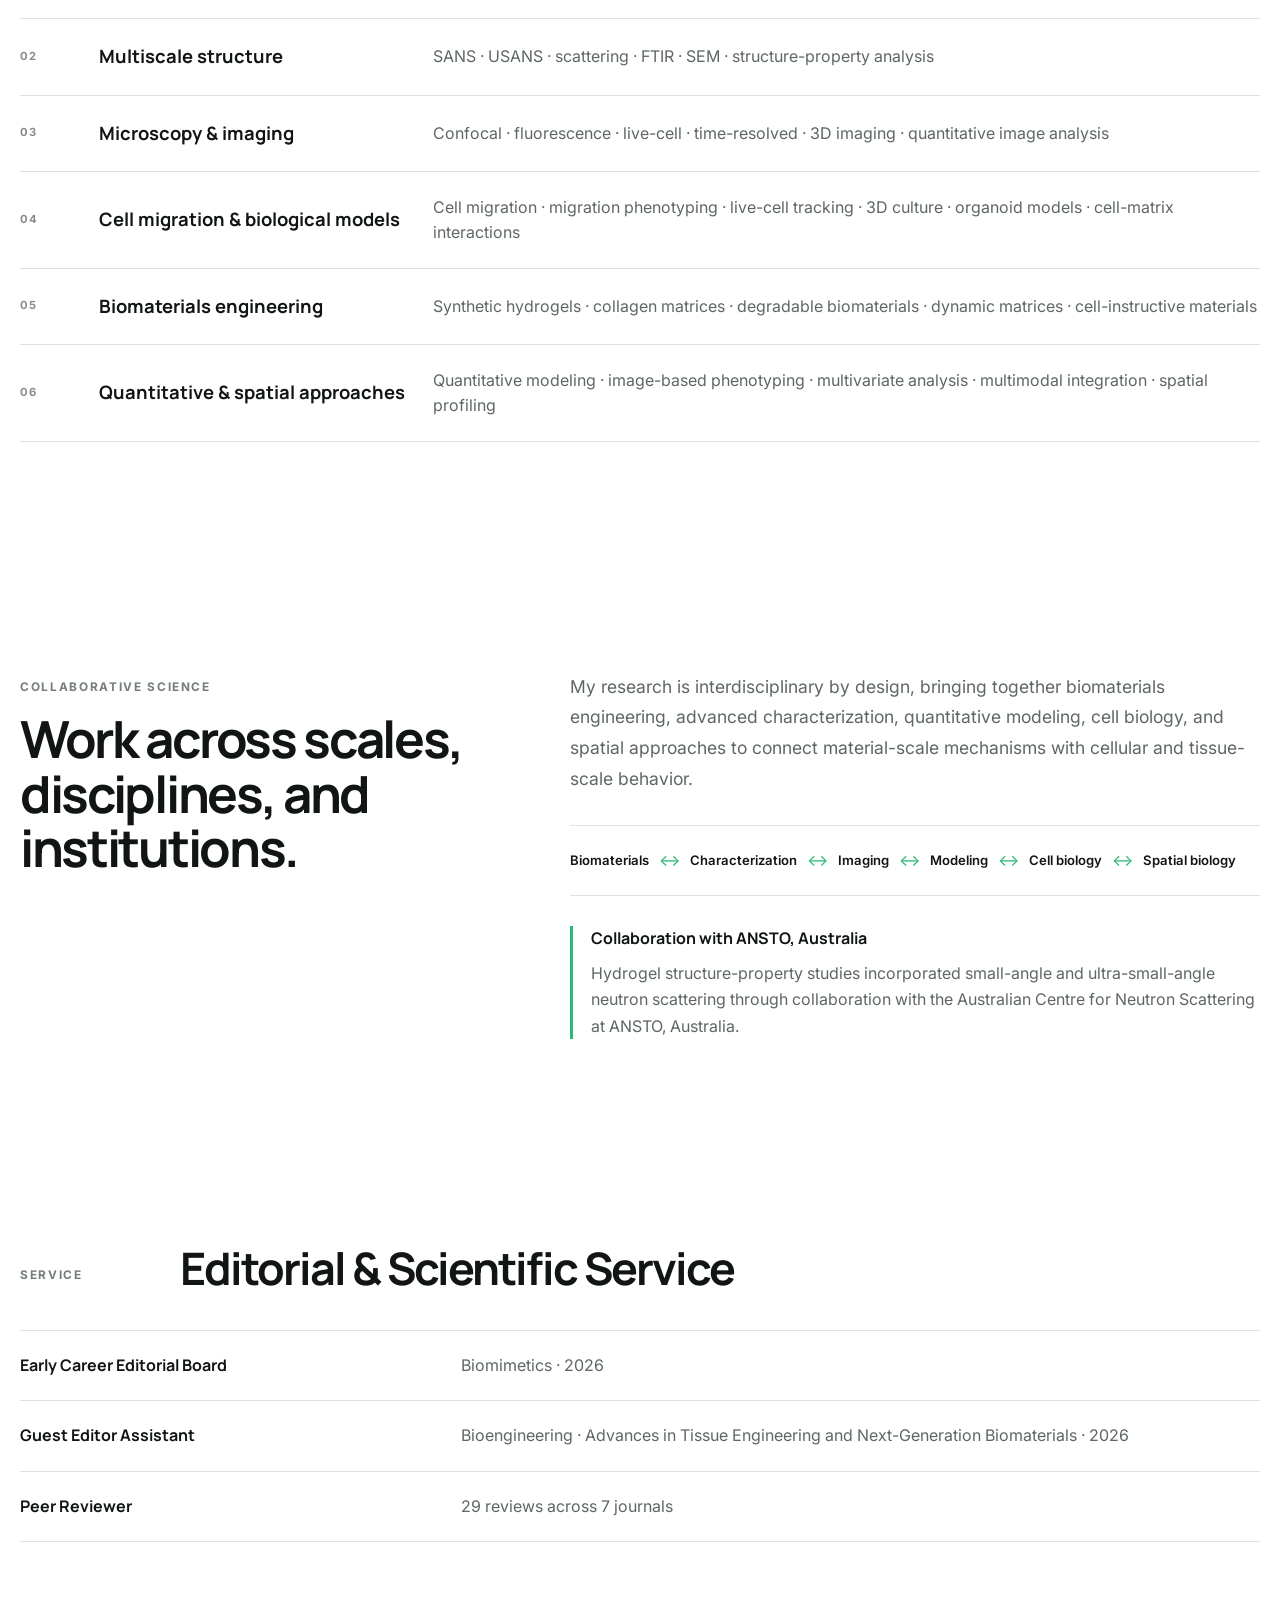
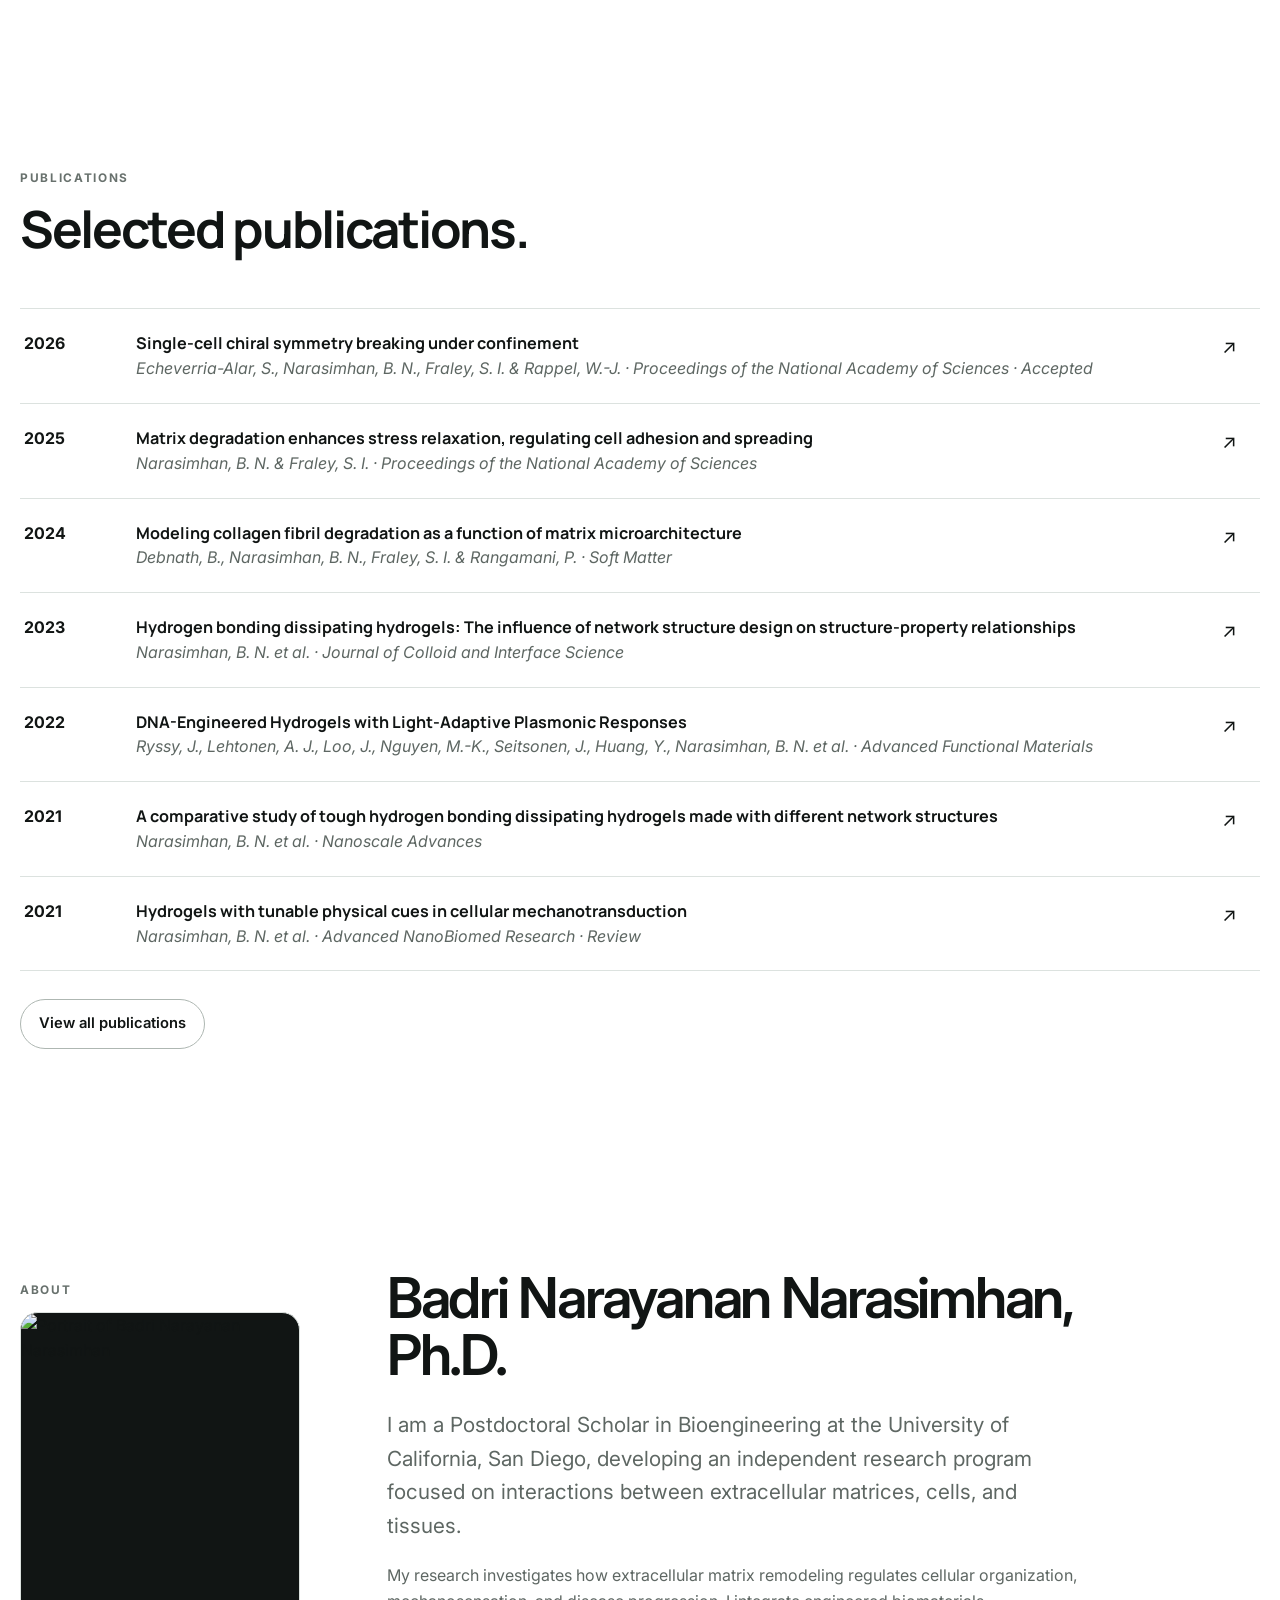
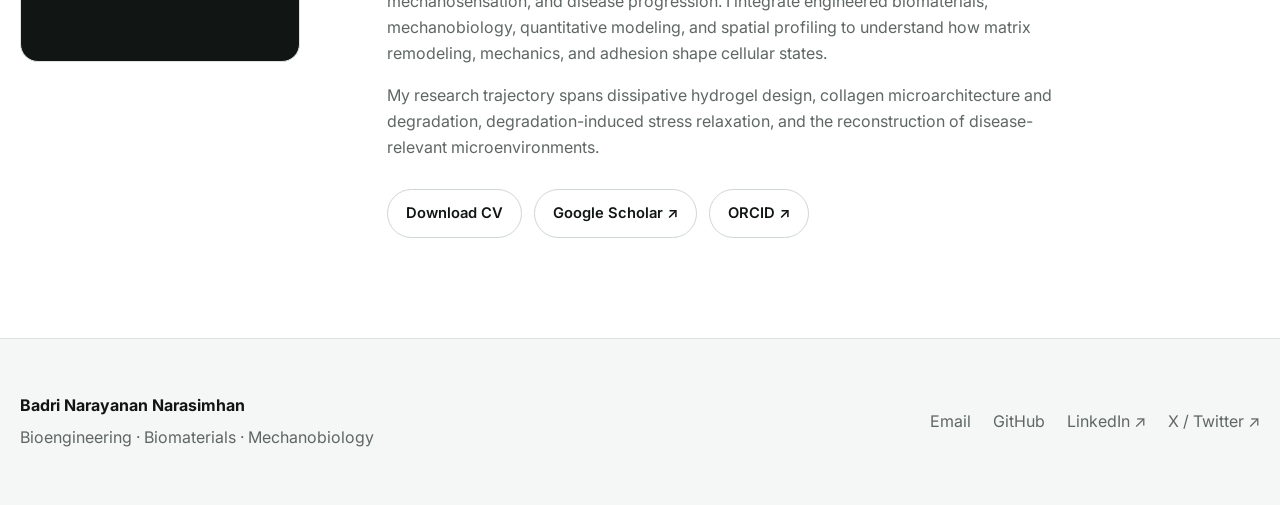
==== commit 63297ff3: "Add files via upload" ====
--- a/index.html
+++ b/index.html
@@ -1,480 +1,428 @@
 <!DOCTYPE html>
+
 <html lang="en">
 <head>
-  <meta charset="UTF-8" />
-  <meta name="viewport" content="width=device-width, initial-scale=1.0" />
-  <meta name="description" content="Badri Narasimhan ,  Bioengineering, extracellular matrix, mechanobiology, and dynamic biomaterials." />
-  <title>Badri Narayanan Narasimhan | Bioengineering</title>
-  <link rel="preconnect" href="https://fonts.googleapis.com">
-  <link rel="preconnect" href="https://fonts.gstatic.com" crossorigin>
-  <link href="https://fonts.googleapis.com/css2?family=Inter:wght@400;500;600;700&family=Manrope:wght@500;600;700&display=swap" rel="stylesheet">
-  <link rel="stylesheet" href="style.css" />
-</head>
-
+<meta charset="utf-8"/>
+<meta content="width=device-width, initial-scale=1.0" name="viewport"/>
+<meta content="Badri Narasimhan ,  Bioengineering, extracellular matrix, mechanobiology, and dynamic biomaterials." name="description"/>
+<title>Badri Narayanan Narasimhan | Bioengineering</title>
+<link href="https://fonts.googleapis.com" rel="preconnect"/>
+<link crossorigin="" href="https://fonts.gstatic.com" rel="preconnect"/>
+<link href="https://fonts.googleapis.com/css2?family=Inter:wght@400;500;600;700&amp;family=Manrope:wght@500;600;700&amp;display=swap" rel="stylesheet"/>
+<link href="style.css" rel="stylesheet">
+</link></head>
 <body class="light-theme">
-  <header class="site-header">
-    <div class="container nav-wrap">
-      <a class="brand" href="#top">Badri Narayanan Narasimhan</a>
-
-      <nav class="nav">
-        <a href="#research">Research</a>
-        <a href="#work">Selected Work</a>
-        <a href="#directions">Directions</a>
-        <a href="#expertise">Expertise</a>
-        <a href="publications.html">Publications</a>
-        <a href="#about">About</a>
-        <a href="#contact">Contact</a>
-      </nav>
-      <button class="theme-toggle" type="button" aria-label="Switch to dark background" aria-pressed="true">
-        <span class="theme-toggle-track" aria-hidden="true"><span class="theme-toggle-knob"></span></span>
-        <span class="theme-toggle-label">Dark</span>
-      </button>
-    </div>
-  </header>
-
-  <main id="top">
-    <section class="hero container hero-v10">
-      <div class="hero-copy hero-copy-v10">
-        <p class="eyebrow interaction-eyebrow">BIOMATERIALS · MECHANOBIOLOGY · CELL MIGRATION</p>
-
-        <div class="hero-brand-lockup" aria-label="InBIOX | Interactions Bioengineering">
-          <div class="hero-mark-group">
-            <span class="interaction-mark hero-mark-v10 distributed-logo" aria-hidden="true">
-              <i></i><i></i>
-              <b class="interaction-dot dot-a"></b>
-              <b class="interaction-dot dot-b"></b>
-              <b class="interaction-dot dot-c"></b>
-              <b class="interaction-dot dot-d"></b>
-              <b class="interaction-dot dot-e"></b>
-              <b class="interaction-dot dot-f"></b>
-              <b class="interaction-dot dot-g"></b>
-              <b class="interaction-dot dot-h"></b>
-              <b class="interaction-dot dot-i"></b>
-            </span>
-            <span class="hero-acronym">InBIOX</span>
-          </div>
-          <h1><span>Interactions</span><span>Bioengineering</span></h1>
-        </div>
-
-        <p class="hero-subline hero-subline-v10">Technologies to quantify and model interactions across scales.</p>
-        <p class="hero-text hero-text-v10">
-          I study how interactions among extracellular matrix remodeling, adhesion, mechanics,
-          and biological systems shape cell migration, cellular behavior, multicellular organization,
-          and disease-relevant states.
-        </p>
-
-        <div class="hero-actions">
-          <a class="button primary" href="#research">Explore research</a>
-          <a class="button secondary" href="publications.html">View publications</a>
-        </div>
-      </div>
-    </section>
-
-    <section class="vision">
-      <div class="container split">
-        <div>
-          <p class="section-kicker">RESEARCH VISION</p>
-          <h2>From matrix dynamics to biological organization.</h2>
-        </div>
-
-        <div class="vision-copy">
-          <p>
-            Biological systems emerge from interactions across scales. My research seeks to define how
-            dynamic material and extracellular cues are sensed, integrated, and translated into changes
-            in migration, cell state, multicellular organization, and tissue behavior.
-          </p>
-          <p>
-            These principles are then reconstructed in engineered microenvironments to
-            create predictive and controllable models of complex biological systems.
-          </p>
-        </div>
-      </div>
-    </section>
-
-    <section id="research" class="section container">
-      <div class="section-heading research-theme-heading">
-        <p class="section-kicker">RESEARCH THEMES</p>
-        <h2>Four connected directions.</h2>
-        <p>Each direction asks how interactions between materials, cells, and biological systems can be measured, understood, and ultimately engineered.</p>
-      </div>
-
-      <div class="theme-grid">
-        <article class="theme-card theme-green">
-          <div class="theme-number">01</div><div class="theme-glyph glyph-immune"><i></i><i></i><i></i></div>
-          <h3>ECM–Immune Interfaces</h3>
-          <p class="theme-question">How does the environment around a cell change the way the immune system sees it?</p>
-          <p class="theme-explanation">Cancer cells can escape detection by the immune system. I study how this immune evasion is linked to matrix degradation, with the goal of understanding the mechanisms that connect the extracellular environment to immune recognition.</p>
-          <div class="theme-impact"><strong>Why it matters</strong><span>Better cancer–immune models and new strategies to overcome immune evasion.</span></div>
-        </article>
-
-        <article class="theme-card theme-blue">
-          <div class="theme-number">02</div><div class="theme-glyph glyph-org"><i></i><i></i><i></i><i></i></div>
-          <h3>Multicellular Organization</h3>
-          <p class="theme-question">How does the surrounding matrix guide cells to organize into complex structures?</p>
-          <p class="theme-explanation">Cells integrate cues such as adhesion, mechanics, and degradation to migrate and organize into multicellular structures. I study how these interactions can be controlled to guide organoid organization and function.</p>
-          <div class="theme-impact"><strong>Why it matters</strong><span>Building more controllable organoids that better reproduce the organization and function of real tissues.</span></div>
-        </article>
-
-        <article class="theme-card theme-magenta">
-          <div class="theme-number">03</div><div class="theme-glyph glyph-material"><i></i><i></i><i></i></div>
-          <h3>Enzyme-Programmed Materials</h3>
-          <p class="theme-question">Can enzyme–ECM interactions be used to predict and program dynamic material states?</p>
-          <p class="theme-explanation">Enzymes can simultaneously alter matrix structure, mechanics, and confinement. I study how these coupled changes can be quantified and modeled to predict and program how biomaterials evolve over time.</p>
-          <div class="theme-impact"><strong>Why it matters</strong><span>Designing adaptive biomaterials with predictable and programmable properties.</span></div>
-        </article>
-
-        <article class="theme-card theme-graphite">
-          <div class="theme-number">04</div><div class="theme-glyph glyph-state"><i></i><i></i><i></i></div>
-          <h3>ECM &amp; Disease Progression</h3>
-          <p class="theme-question">How does a changing tissue environment accompany disease progression?</p>
-          <p class="theme-explanation">I connect engineered models with patient tissues to understand how matrix remodeling and cellular states change together during disease.</p>
-          <div class="theme-impact"><strong>Why it matters</strong><span>More physiologically relevant models for studying disease transitions.</span></div>
-        </article>
-      </div>
-    </section>
-
+<header class="site-header">
+<div class="container nav-wrap">
+<a class="brand" href="#top">Badri Narayanan Narasimhan</a>
+<nav aria-label="Main navigation" class="nav" id="site-navigation">
+<a href="#research">Research</a>
+<a href="#work">Selected Work</a>
+<a href="#directions">Directions</a>
+<a href="#expertise">Expertise</a>
+<a href="publications.html">Publications</a>
+<a href="#about">About</a>
+<a href="#contact">Contact</a>
+</nav>
+<button aria-controls="site-navigation" aria-expanded="false" aria-label="Open navigation menu" class="mobile-menu-toggle" type="button"><span></span><span></span><span></span></button>
+<button aria-label="Switch to dark background" aria-pressed="true" class="theme-toggle" type="button">
+<span aria-hidden="true" class="theme-toggle-track"><span class="theme-toggle-knob"></span></span>
+<span class="theme-toggle-label">Dark</span>
+</button>
+</div>
+</header>
+<main id="top">
+<section class="hero container hero-v10">
+<div class="hero-copy hero-copy-v10">
+<p class="eyebrow interaction-eyebrow">BIOMATERIALS · MECHANOBIOLOGY · CELL MIGRATION</p>
+<div aria-label="InBIOX | Interactions Bioengineering" class="hero-brand-lockup">
+<div class="hero-mark-group">
+<span aria-hidden="true" class="interaction-mark hero-mark-v10 distributed-logo">
+<i></i><i></i>
+<b class="interaction-dot dot-a"></b>
+<b class="interaction-dot dot-b"></b>
+<b class="interaction-dot dot-c"></b>
+<b class="interaction-dot dot-d"></b>
+<b class="interaction-dot dot-e"></b>
+<b class="interaction-dot dot-f"></b>
+<b class="interaction-dot dot-g"></b>
+<b class="interaction-dot dot-h"></b>
+<b class="interaction-dot dot-i"></b>
+</span>
+<span class="hero-acronym">InBIOX</span>
+</div>
+<h1><span>Interactions</span><span>Bioengineering</span></h1>
+</div>
+<p class="hero-subline hero-subline-v10">Understanding and engineering biological interactions across scales.</p>
+<p class="hero-text hero-text-v10">I investigate how extracellular matrix remodeling, adhesion, and mechanics regulate cell behavior, multicellular organization, and disease progression. My research program integrates engineered microenvironments, quantitative measurements, and biological models to uncover mechanisms and establish design principles for controlling these interactions.</p>
+<div class="hero-actions">
+<a class="button primary" href="#research">Explore research</a>
+<a class="button secondary" href="publications.html">View publications</a>
+</div>
+</div>
+</section>
+<section class="vision">
+<div class="container split">
+<div>
+<p class="section-kicker">RESEARCH VISION</p>
+<h2>From matrix dynamics to biological organization.</h2>
+</div>
+<div class="vision-copy">
+<p>My research program, Interactions Bioengineering, seeks to identify how interacting physical, structural, and biochemical cues in the extracellular matrix regulate cellular and multicellular states. Rather than treating matrix properties as independent variables, I investigate how they evolve together through cell-driven remodeling.</p>
+<p>Building on fundamental studies of hydrogel mechanics, collagen degradation, and cell–matrix interactions, I aim to translate these mechanisms into predictive biomaterials and physiologically relevant multicellular models.</p>
+</div>
+</div>
+</section>
+<section class="section container" id="research">
+<div class="section-heading research-theme-heading">
+<p class="section-kicker">RESEARCH THEMES</p>
+<h2>Four connected directions.</h2>
+<p>Four interconnected questions define the scope of my emerging research program, from the molecular consequences of ECM remodeling to cell behavior, multicellular architecture, and disease-relevant transitions.</p>
+</div>
+<div class="theme-grid">
+<article class="theme-card theme-green">
+<div class="theme-number">01</div><div class="theme-glyph glyph-immune"><i></i><i></i><i></i></div>
+<h3>ECM–Immune Interfaces</h3>
+<p class="theme-question">How does the environment around a cell change the way the immune system sees it?</p>
+<p class="theme-explanation">Cancer cells can escape detection by the immune system. I study how this immune evasion is linked to matrix degradation, with the goal of understanding the mechanisms that connect the extracellular environment to immune recognition.</p>
+<div class="theme-impact"><strong>Why it matters</strong><span>Better cancer–immune models and new strategies to overcome immune evasion.</span></div>
+</article>
+<article class="theme-card theme-blue">
+<div class="theme-number">02</div><div class="theme-glyph glyph-org"><i></i><i></i><i></i><i></i></div>
+<h3>Multicellular Organization</h3>
+<p class="theme-question">How does the surrounding matrix guide cells to organize into complex structures?</p>
+<p class="theme-explanation">Cells integrate cues such as adhesion, mechanics, and degradation to migrate and organize into multicellular structures. I study how these interactions can be controlled to guide organoid organization and function.</p>
+<div class="theme-impact"><strong>Why it matters</strong><span>Building more controllable organoids that better reproduce the organization and function of real tissues.</span></div>
+</article>
+<article class="theme-card theme-magenta">
+<div class="theme-number">03</div><div class="theme-glyph glyph-material"><i></i><i></i><i></i></div>
+<h3>Enzyme-Programmed Materials</h3>
+<p class="theme-question">Can enzyme–ECM interactions be used to predict and program dynamic material states?</p>
+<p class="theme-explanation">Enzymes can simultaneously alter matrix structure, mechanics, and confinement. I study how these coupled changes can be quantified and modeled to predict and program how biomaterials evolve over time.</p>
+<div class="theme-impact"><strong>Why it matters</strong><span>Designing adaptive biomaterials with predictable and programmable properties.</span></div>
+</article>
+<article class="theme-card theme-graphite">
+<div class="theme-number">04</div><div class="theme-glyph glyph-state"><i></i><i></i><i></i></div>
+<h3>ECM &amp; Disease Progression</h3>
+<p class="theme-question">How does a changing tissue environment accompany disease progression?</p>
+<p class="theme-explanation">I connect engineered models with patient tissues to understand how matrix remodeling and cellular states change together during disease.</p>
+<div class="theme-impact"><strong>Why it matters</strong><span>More physiologically relevant models for studying disease transitions.</span></div>
+</article>
+</div>
+</section>
 <section class="build-section" id="what-we-build">
-  <div class="container">
-    <div class="section-heading build-heading">
-      <p class="section-kicker">WHAT INTERACTIONS BIOENGINEERING SEEKS TO BUILD</p>
-      <h2>From interacting mechanisms to useful biological systems.</h2>
-      <p>Understanding coupled interactions is most useful when it leads to systems that can be designed, tested, and predicted.</p>
-    </div>
-
-    <div class="build-flow" aria-label="Research outcomes">
-      <article class="build-item">
-        <span class="build-index">01</span>
-        <h3>Predictive Biomaterials</h3>
-        <p>Materials whose biological consequences can be anticipated from their interacting properties.</p>
-      </article>
-      <span class="build-arrow" aria-hidden="true">→</span>
-      <article class="build-item">
-        <span class="build-index">02</span>
-        <h3>Controllable Organoids</h3>
-        <p>Multicellular models in which matrix cues can guide organization and phenotype.</p>
-      </article>
-      <span class="build-arrow" aria-hidden="true">→</span>
-      <article class="build-item">
-        <span class="build-index">03</span>
-        <h3>Human-Relevant Disease Models</h3>
-        <p>Engineered systems that reproduce key physical and biological states observed in patient tissues.</p>
-      </article>
-      <span class="build-arrow" aria-hidden="true">→</span>
-      <article class="build-item">
-        <span class="build-index">04</span>
-        <h3>Quantitative Design Rules</h3>
-        <p>Models that identify which combinations of interactions produce a desired material or biological state.</p>
-      </article>
-    </div>
-  </div>
-</section>
-
-
-
-    <section class="state-space-band state-space-v51">
-  <div class="container">
-    <div class="state-title-row">
-      <div>
-        <p class="section-kicker">DYNAMIC STATE-SPACE FRAMEWORK</p>
-        <h2>From coupled matrix properties<br>to biological state transitions.</h2>
-      </div>
-      <p class="state-intro">My research asks how the physical, structural, and biochemical dimensions of the extracellular matrix are interrelated, and how transitions within this dynamic ECM state space map to cellular and multicellular states.</p>
-    </div>
-
-    <div class="state-canvas">
-      <div class="state-panel panel-ecm">
-        <div class="panel-topline">
-          <span class="state-index">01</span>
-          <span class="state-domain">MATRIX</span>
-        </div>
-        <h3>ECM state space</h3>
-        <div class="state-tags">
-          <span>Architecture</span>
-          <span>Mechanics</span>
-          <span>Adhesion</span>
-          <span>Remodeling</span>
-          <span>Confinement</span>
-        </div>
-        <div class="coupling-box">
-          <small>COUPLED MATRIX PROPERTY</small>
-          <div><strong>Degradation</strong><i>→</i><strong>Stress relaxation</strong></div>
-        </div>
-      </div>
-
-      <div class="flow-bridge" aria-hidden="true">
-        <span>STATE TRANSITION</span>
-        <div class="bridge-line"><b></b><i>→</i></div>
-      </div>
-
-      <div class="state-panel panel-cell">
-        <div class="panel-topline">
-          <span class="state-index">02</span>
-          <span class="state-domain">CELL</span>
-        </div>
-        <h3>Cell state space</h3>
-        <div class="state-tags">
-          <span>Morphology</span>
-          <span>Signaling</span>
-          <span>Migration</span>
-          <span>Phenotype</span>
-        </div>
-      </div>
-
-      <div class="flow-bridge" aria-hidden="true">
-        <span>STATE TRANSITION</span>
-        <div class="bridge-line"><b></b><i>→</i></div>
-      </div>
-
-      <div class="state-panel panel-multi">
-        <div class="panel-topline">
-          <span class="state-index">03</span>
-          <span class="state-domain">COLLECTIVE</span>
-        </div>
-        <h3>Multicellular state space</h3>
-        <div class="state-tags">
-          <span>Organization</span>
-          <span>Collective behavior</span>
-          <span>Tissue architecture</span>
-          <span>Immune interactions</span>
-        </div>
-      </div>
-    </div>
-
-    <div class="state-bottomline">
-      <span>CORE QUESTION</span>
-      <p>How do transitions within a dynamic ECM state space drive transitions in cellular and multicellular states?</p>
-    </div>
-  </div>
-</section>
-
-
-
-<section id="work" class="section container selected-work">
-      <div class="section-heading">
-        <p class="section-kicker">SELECTED WORK</p>
-        <h2>From dynamic materials to dynamic cell states.</h2>
-        <p>A selection of projects connecting material design, extracellular-matrix remodeling, and cellular behavior.</p>
-      </div>
-
-      <article class="feature-project">
-        <div class="project-image project-image-large">
-          <img src="assets/pnas-degradation-mechanics.png" alt="Schematic showing degradable and non-degradable hydrogel networks and their stress-relaxation behavior">
-        </div>
-        <div class="project-copy">
-          <p class="project-meta">PNAS · 2025</p>
-          <h3>Degradation transforms matrix mechanics</h3>
-          <p>Engineering degradable matrices revealed how enzymatic remodeling can enhance stress relaxation and alter cell–matrix interactions.</p>
-          <a class="text-link" href="https://www.pnas.org/doi/full/10.1073/pnas.2416771122" target="_blank" rel="noopener">Read the paper ↗</a>
-        </div>
-      </article>
-
-      <div class="project-grid">
-        <article class="project-card">
-          <div class="project-image">
-            <img src="assets/softmatter-collagen-architecture.png" alt="Collagen microarchitecture schematic and microscopy images">
-          </div>
-          <div class="project-card-copy">
-            <p class="project-meta">SOFT MATTER · 2024</p>
-            <h3>Matrix architecture controls degradability</h3>
-            <p>Combining experiments and modeling to understand how fibril-scale architecture determines susceptibility to collagen remodeling.</p>
-            <a class="text-link" href="https://pubs.rsc.org/de-at/content/articlelanding/2024/sm/d4sm00971a" target="_blank" rel="noopener">Read the paper ↗</a>
-          </div>
-        </article>
-
-        <article class="project-card">
-          <div class="project-image">
-            <img src="assets/dissipative-hydrogels.png" alt="Hydrogel network design using hydrogen-bonding interactions">
-          </div>
-          <div class="project-card-copy">
-            <p class="project-meta">NANOSCALE ADVANCES · 2021</p>
-            <h3>Spatial control of dynamic material states</h3>
-            <p>Engineering sequential hydrogel networks to spatially control viscoelasticity and energy dissipation, with multiscale structural characterization linking network architecture to mechanical behavior.</p>
-            <a class="text-link" href="https://pubs.rsc.org/en/content/articlelanding/2021/na/d1na00103e" target="_blank" rel="noopener">Read the paper ↗</a>
-            <p class="collab-meta">Hydrogel design · spatial patterning · structure-property relationships</p>
-          </div>
-        </article>
-      </div>
-
-      <article class="collab-project">
-        <div class="collab-image">
-          <img src="assets/confinement-cell-dynamics.png" alt="Single-cell actin states, trajectories, and quantitative analysis under confinement">
-        </div>
-        <div class="project-copy">
-          <p class="project-meta">COLLABORATIVE RESEARCH · PNAS · 2026</p>
-          <h3>Physical confinement shapes single-cell state transitions</h3>
-          <p>Integrating experiments and quantitative modeling to investigate how extracellular confinement regulates rotational dynamics and cell-state transitions.</p>
-          <a class="text-link" href="https://www.biorxiv.org/content/10.64898/2025.12.23.696323v3" target="_blank" rel="noopener">View preprint ↗</a>
-        </div>
-      </article>
-    </section>
-
-<section id="directions" class="section emerging-section">
-      <div class="container">
-        <div class="section-heading">
-          <p class="section-kicker">EMERGING RESEARCH DIRECTIONS</p>
-          <h2>Measure, map, predict, reconstruct.</h2>
-          <p>Building from dynamic biomaterials and mechanobiology toward multimodal approaches that resolve how matrix and biological states evolve across space and time.</p>
-        </div>
-
-        <div class="direction-grid">
-          <article class="direction-card">
-            <span>01</span>
-            <h3>Mapping biological state spaces</h3>
-            <p>Integrating spatial transcriptomics, spatial proteomics, tissue architecture, and extracellular matrix features to define how molecular and structural states are organized across tissues.</p>
-          </article>
-          <article class="direction-card">
-            <span>02</span>
-            <h3>AI-guided state-space discovery</h3>
-            <p>Developing data-driven and AI-enabled approaches to identify relationships among matrix properties, molecular states, cellular phenotypes, and tissue organization.</p>
-          </article>
-          <article class="direction-card">
-            <span>03</span>
-            <h3>Visualizing dynamic matrix remodeling</h3>
-            <p>Developing imaging-based approaches to track matrix displacements over time and quantify how local degradation produces time-dependent mechanical relaxation.</p>
-          </article>
-          <article class="direction-card">
-            <span>04</span>
-            <h3>Reconstructing biological states</h3>
-            <p>Using engineered extracellular matrices to reconstruct predicted microenvironmental states and test how they regulate cellular and multicellular behavior.</p>
-          </article>
-        </div>
-
-        <div class="research-loop" aria-label="Measure map predict reconstruct framework">
-          <strong>MEASURE</strong><i>→</i><strong>MAP</strong><i>→</i><strong>PREDICT</strong><i>→</i><strong>RECONSTRUCT</strong>
-        </div>
-      </div>
-    </section>
-
-    <section id="expertise" class="section container expertise-section">
-  <div class="section-heading">
-    <p class="section-kicker">EXPERTISE &amp; METHODS</p>
-    <h2>Experimental and quantitative toolkit.</h2>
-  </div>
-  <div class="expertise-lines">
-    <article><span>01</span><h3>Mechanical characterization</h3><p>AFM · rheology · stress relaxation · viscoelasticity · mechanical testing</p></article>
-    <article><span>02</span><h3>Multiscale structure</h3><p>SANS · USANS · scattering · FTIR · SEM · structure-property analysis</p></article>
-    <article><span>03</span><h3>Microscopy &amp; imaging</h3><p>Confocal · fluorescence · live-cell · time-resolved · 3D imaging · quantitative image analysis</p></article>
-    <article><span>04</span><h3>Cell migration &amp; biological models</h3><p>Cell migration · migration phenotyping · live-cell tracking · 3D culture · organoid models · cell-matrix interactions</p></article>
-    <article><span>05</span><h3>Biomaterials engineering</h3><p>Synthetic hydrogels · collagen matrices · degradable biomaterials · dynamic matrices · cell-instructive materials</p></article>
-    <article><span>06</span><h3>Quantitative &amp; spatial approaches</h3><p>Quantitative modeling · image-based phenotyping · multivariate analysis · multimodal integration · spatial profiling</p></article>
-  </div>
-</section>
-
-    <section class="collaboration-band">
+<div class="container">
+<div class="section-heading build-heading">
+<p class="section-kicker">WHAT INTERACTIONS BIOENGINEERING SEEKS TO BUILD</p>
+<h2>From interacting mechanisms to useful biological systems.</h2>
+<p>Understanding coupled interactions is most useful when it leads to systems that can be designed, tested, and predicted.</p>
+</div>
+<div aria-label="Research outcomes" class="build-flow">
+<article class="build-item">
+<span class="build-index">01</span>
+<h3>Predictive Biomaterials</h3>
+<p>Materials whose biological consequences can be anticipated from their interacting properties.</p>
+</article>
+<span aria-hidden="true" class="build-arrow">→</span>
+<article class="build-item">
+<span class="build-index">02</span>
+<h3>Controllable Organoids</h3>
+<p>Multicellular models in which matrix cues can guide organization and phenotype.</p>
+</article>
+<span aria-hidden="true" class="build-arrow">→</span>
+<article class="build-item">
+<span class="build-index">03</span>
+<h3>Human-Relevant Disease Models</h3>
+<p>Engineered systems that reproduce key physical and biological states observed in patient tissues.</p>
+</article>
+<span aria-hidden="true" class="build-arrow">→</span>
+<article class="build-item">
+<span class="build-index">04</span>
+<h3>Quantitative Design Rules</h3>
+<p>Models that identify which combinations of interactions produce a desired material or biological state.</p>
+</article>
+</div>
+</div>
+</section>
+<section class="state-space-band state-space-v51">
+<div class="container">
+<div class="state-title-row">
+<div>
+<p class="section-kicker">DYNAMIC STATE-SPACE FRAMEWORK</p>
+<h2>From coupled matrix properties<br/>to biological state transitions.</h2>
+</div>
+<p class="state-intro">My research asks how the physical, structural, and biochemical dimensions of the extracellular matrix are interrelated, and how transitions within this dynamic ECM state space map to cellular and multicellular states.</p>
+</div>
+<div class="state-canvas">
+<div class="state-panel panel-ecm">
+<div class="panel-topline">
+<span class="state-index">01</span>
+<span class="state-domain">MATRIX</span>
+</div>
+<h3>ECM state space</h3>
+<div class="state-tags">
+<span>Architecture</span>
+<span>Mechanics</span>
+<span>Adhesion</span>
+<span>Remodeling</span>
+<span>Confinement</span>
+</div>
+<div class="coupling-box">
+<small>COUPLED MATRIX PROPERTY</small>
+<div><strong>Degradation</strong><i>→</i><strong>Stress relaxation</strong></div>
+</div>
+</div>
+<div aria-hidden="true" class="flow-bridge">
+<span>STATE TRANSITION</span>
+<div class="bridge-line"><b></b><i>→</i></div>
+</div>
+<div class="state-panel panel-cell">
+<div class="panel-topline">
+<span class="state-index">02</span>
+<span class="state-domain">CELL</span>
+</div>
+<h3>Cell state space</h3>
+<div class="state-tags">
+<span>Morphology</span>
+<span>Signaling</span>
+<span>Migration</span>
+<span>Phenotype</span>
+</div>
+</div>
+<div aria-hidden="true" class="flow-bridge">
+<span>STATE TRANSITION</span>
+<div class="bridge-line"><b></b><i>→</i></div>
+</div>
+<div class="state-panel panel-multi">
+<div class="panel-topline">
+<span class="state-index">03</span>
+<span class="state-domain">COLLECTIVE</span>
+</div>
+<h3>Multicellular state space</h3>
+<div class="state-tags">
+<span>Organization</span>
+<span>Collective behavior</span>
+<span>Tissue architecture</span>
+<span>Immune interactions</span>
+</div>
+</div>
+</div>
+<div class="state-bottomline">
+<span>CORE QUESTION</span>
+<p>How do transitions within a dynamic ECM state space drive transitions in cellular and multicellular states?</p>
+</div>
+</div>
+</section>
+<section class="section container selected-work" id="work">
+<div class="section-heading">
+<p class="section-kicker">SELECTED WORK</p>
+<h2>From dynamic materials to dynamic cell states.</h2>
+<p>Representative published research establishing the experimental and mechanistic foundations of my independent research program.</p>
+</div>
+<article class="feature-project">
+<div class="project-image project-image-large">
+<img alt="Schematic showing degradable and non-degradable hydrogel networks and their stress-relaxation behavior" src="assets/pnas-degradation-mechanics.png"/>
+</div>
+<div class="project-copy">
+<p class="project-meta">PNAS · 2025</p>
+<h3>Degradation transforms matrix mechanics</h3>
+<p>Engineering degradable matrices revealed how enzymatic remodeling can enhance stress relaxation and alter cell–matrix interactions.</p>
+<a class="text-link" href="https://www.pnas.org/doi/full/10.1073/pnas.2416771122" rel="noopener" target="_blank">Read the paper ↗</a>
+</div>
+</article>
+<div class="project-grid">
+<article class="project-card">
+<div class="project-image">
+<img alt="Collagen microarchitecture schematic and microscopy images" src="assets/softmatter-collagen-architecture.png"/>
+</div>
+<div class="project-card-copy">
+<p class="project-meta">SOFT MATTER · 2024</p>
+<h3>Matrix architecture controls degradability</h3>
+<p>Combining experiments and modeling to understand how fibril-scale architecture determines susceptibility to collagen remodeling.</p>
+<a class="text-link" href="https://pubs.rsc.org/de-at/content/articlelanding/2024/sm/d4sm00971a" rel="noopener" target="_blank">Read the paper ↗</a>
+</div>
+</article>
+<article class="project-card">
+<div class="project-image">
+<img alt="Hydrogel network design using hydrogen-bonding interactions" src="assets/dissipative-hydrogels.png"/>
+</div>
+<div class="project-card-copy">
+<p class="project-meta">NANOSCALE ADVANCES · 2021</p>
+<h3>Spatial control of dynamic material states</h3>
+<p>Engineering sequential hydrogel networks to spatially control viscoelasticity and energy dissipation, with multiscale structural characterization linking network architecture to mechanical behavior.</p>
+<a class="text-link" href="https://pubs.rsc.org/en/content/articlelanding/2021/na/d1na00103e" rel="noopener" target="_blank">Read the paper ↗</a>
+<p class="collab-meta">Hydrogel design · spatial patterning · structure-property relationships</p>
+</div>
+</article>
+</div>
+<article class="collab-project">
+<div class="collab-image">
+<img alt="Single-cell actin states, trajectories, and quantitative analysis under confinement" src="assets/confinement-cell-dynamics.png"/>
+</div>
+<div class="project-copy">
+<p class="project-meta">COLLABORATIVE RESEARCH · PNAS · 2026</p>
+<h3>Physical confinement shapes single-cell state transitions</h3>
+<p>Integrating experiments and quantitative modeling to investigate how extracellular confinement regulates rotational dynamics and cell-state transitions.</p>
+<a class="text-link" href="https://www.biorxiv.org/content/10.64898/2025.12.23.696323v3" rel="noopener" target="_blank">View preprint ↗</a>
+</div>
+</article>
+</section>
+<section class="section emerging-section" id="directions">
+<div class="container">
+<div class="section-heading">
+<p class="section-kicker">EMERGING RESEARCH DIRECTIONS</p>
+<h2>Measure, map, predict, reconstruct.</h2>
+<p>Future capabilities that will connect engineered microenvironments with quantitative measurements of cell and tissue states.</p>
+</div>
+<div class="direction-grid">
+<article class="direction-card">
+<span>01</span>
+<h3>Mapping biological state spaces</h3>
+<p>Integrating spatial transcriptomics, spatial proteomics, tissue architecture, and extracellular matrix features to define how molecular and structural states are organized across tissues.</p>
+</article>
+<article class="direction-card">
+<span>02</span>
+<h3>AI-guided state-space discovery</h3>
+<p>Developing data-driven and AI-enabled approaches to identify relationships among matrix properties, molecular states, cellular phenotypes, and tissue organization.</p>
+</article>
+<article class="direction-card">
+<span>03</span>
+<h3>Visualizing dynamic matrix remodeling</h3>
+<p>Developing imaging-based approaches to track matrix displacements over time and quantify how local degradation produces time-dependent mechanical relaxation.</p>
+</article>
+<article class="direction-card">
+<span>04</span>
+<h3>Reconstructing biological states</h3>
+<p>Using engineered extracellular matrices to reconstruct predicted microenvironmental states and test how they regulate cellular and multicellular behavior.</p>
+</article>
+</div>
+<div aria-label="Measure map predict reconstruct framework" class="research-loop">
+<strong>MEASURE</strong><i>→</i><strong>MAP</strong><i>→</i><strong>PREDICT</strong><i>→</i><strong>RECONSTRUCT</strong>
+</div>
+</div>
+</section>
+<section class="section container expertise-section" id="expertise">
+<div class="section-heading">
+<p class="section-kicker">EXPERTISE &amp; METHODS</p>
+<h2>Experimental and quantitative toolkit.</h2>
+</div>
+<div class="expertise-lines">
+<article><span>01</span><h3>Mechanical characterization</h3><p>AFM · rheology · stress relaxation · viscoelasticity · mechanical testing</p></article>
+<article><span>02</span><h3>Multiscale structure</h3><p>SANS · USANS · scattering · FTIR · SEM · structure-property analysis</p></article>
+<article><span>03</span><h3>Microscopy &amp; imaging</h3><p>Confocal · fluorescence · live-cell · time-resolved · 3D imaging · quantitative image analysis</p></article>
+<article><span>04</span><h3>Cell migration &amp; biological models</h3><p>Cell migration · migration phenotyping · live-cell tracking · 3D culture · organoid models · cell-matrix interactions</p></article>
+<article><span>05</span><h3>Biomaterials engineering</h3><p>Synthetic hydrogels · collagen matrices · degradable biomaterials · dynamic matrices · cell-instructive materials</p></article>
+<article><span>06</span><h3>Quantitative &amp; spatial approaches</h3><p>Quantitative modeling · image-based phenotyping · multivariate analysis · multimodal integration · spatial profiling</p></article>
+</div>
+</section>
+<section class="collaboration-band">
 <div class="container collaboration-layout">
-  <div>
-    <p class="section-kicker">COLLABORATIVE SCIENCE</p>
-    <h2>Work across scales, disciplines, and institutions.</h2>
-  </div>
-  <div>
-    <p class="collab-lead">My research is interdisciplinary by design, bringing together biomaterials engineering, advanced characterization, quantitative modeling, cell biology, and spatial approaches to connect material-scale mechanisms with cellular and tissue-scale behavior.</p>
-    <div class="discipline-chain">
-      <span>Biomaterials</span><i>↔</i><span>Characterization</span><i>↔</i><span>Imaging</span><i>↔</i><span>Modeling</span><i>↔</i><span>Cell biology</span><i>↔</i><span>Spatial biology</span>
-    </div>
-    <div class="collab-highlight">
-      <strong>Collaboration with ANSTO, Australia</strong>
-      <p>Hydrogel structure-property studies incorporated small-angle and ultra-small-angle neutron scattering through collaboration with the Australian Centre for Neutron Scattering at ANSTO, Australia.</p>
-    </div>
-  </div>
-</div>
-</section>
-
+<div>
+<p class="section-kicker">COLLABORATIVE SCIENCE</p>
+<h2>Work across scales, disciplines, and institutions.</h2>
+</div>
+<div>
+<p class="collab-lead">My research is interdisciplinary by design, bringing together biomaterials engineering, advanced characterization, quantitative modeling, cell biology, and spatial approaches to connect material-scale mechanisms with cellular and tissue-scale behavior.</p>
+<div class="discipline-chain">
+<span>Biomaterials</span><i>↔</i><span>Characterization</span><i>↔</i><span>Imaging</span><i>↔</i><span>Modeling</span><i>↔</i><span>Cell biology</span><i>↔</i><span>Spatial biology</span>
+</div>
+<div class="collab-highlight">
+<strong>Collaboration with ANSTO, Australia</strong>
+<p>Hydrogel structure-property studies incorporated small-angle and ultra-small-angle neutron scattering through collaboration with the Australian Centre for Neutron Scattering at ANSTO, Australia.</p>
+</div>
+</div>
+</div>
+</section>
 <section class="section container service-section">
-  <div class="service-head">
-    <p class="section-kicker">SERVICE</p>
-    <h2>Editorial &amp; Scientific Service</h2>
-  </div>
-  <div class="service-list">
-    <div><strong>Early Career Editorial Board</strong><span>Biomimetics · 2026</span></div>
-    <div><strong>Guest Editor Assistant</strong><span>Bioengineering · Advances in Tissue Engineering and Next-Generation Biomaterials · 2026</span></div>
-    <div><strong>Peer Reviewer</strong><span>29 reviews across 7 journals</span></div>
-  </div>
-</section>
-
-<section id="publications" class="section publications-band">
-      <div class="container">
-        <div class="section-heading">
-          <p class="section-kicker">PUBLICATIONS</p>
-          <h2>Selected publications.</h2>
-        </div>
-        <div class="pub-list">
-          <a class="pub-row" href="https://www.biorxiv.org/content/10.64898/2025.12.23.696323v3" target="_blank" rel="noopener">
-            <span class="pub-year">2026</span>
-            <span><strong>Single-cell chiral symmetry breaking under confinement</strong><br><em class="pub-meta">Echeverria-Alar, S., Narasimhan, B. N., Fraley, S. I. &amp; Rappel, W.-J. · Proceedings of the National Academy of Sciences · Accepted</em></span>
-            <span class="pub-arrow">↗</span>
-          </a>
-          <a class="pub-row" href="https://www.pnas.org/doi/full/10.1073/pnas.2416771122" target="_blank" rel="noopener">
-            <span class="pub-year">2025</span>
-            <span><strong>Matrix degradation enhances stress relaxation, regulating cell adhesion and spreading</strong><br><em class="pub-meta">Narasimhan, B. N. &amp; Fraley, S. I. · Proceedings of the National Academy of Sciences</em></span>
-            <span class="pub-arrow">↗</span>
-          </a>
-          <a class="pub-row" href="https://pubs.rsc.org/de-at/content/articlelanding/2024/sm/d4sm00971a" target="_blank" rel="noopener">
-            <span class="pub-year">2024</span>
-            <span><strong>Modeling collagen fibril degradation as a function of matrix microarchitecture</strong><br><em class="pub-meta">Debnath, B., Narasimhan, B. N., Fraley, S. I. &amp; Rangamani, P. · Soft Matter</em></span>
-            <span class="pub-arrow">↗</span>
-          </a>
-          <a class="pub-row" href="https://doi.org/10.1016/j.jcis.2022.10.029" target="_blank" rel="noopener">
-            <span class="pub-year">2023</span>
-            <span><strong>Hydrogen bonding dissipating hydrogels: The influence of network structure design on structure-property relationships</strong><br><em class="pub-meta">Narasimhan, B. N. et al. · Journal of Colloid and Interface Science</em></span>
-            <span class="pub-arrow">↗</span>
-          </a>
-          <a class="pub-row" href="https://advanced.onlinelibrary.wiley.com/doi/10.1002/adfm.202201249" target="_blank" rel="noopener">
-            <span class="pub-year">2022</span>
-            <span><strong>DNA-Engineered Hydrogels with Light-Adaptive Plasmonic Responses</strong><br><em class="pub-meta">Ryssy, J., Lehtonen, A. J., Loo, J., Nguyen, M.-K., Seitsonen, J., Huang, Y., Narasimhan, B. N. et al. · Advanced Functional Materials</em></span>
-            <span class="pub-arrow">↗</span>
-          </a>
-          <a class="pub-row" href="https://pubs.rsc.org/en/content/articlelanding/2021/na/d1na00103e" target="_blank" rel="noopener">
-            <span class="pub-year">2021</span>
-            <span><strong>A comparative study of tough hydrogen bonding dissipating hydrogels made with different network structures</strong><br><em class="pub-meta">Narasimhan, B. N. et al. · Nanoscale Advances</em></span>
-            <span class="pub-arrow">↗</span>
-          </a>
-          <a class="pub-row" href="https://advanced.onlinelibrary.wiley.com/doi/10.1002/anbr.202100059" target="_blank" rel="noopener">
-            <span class="pub-year">2021</span>
-            <span><strong>Hydrogels with tunable physical cues in cellular mechanotransduction</strong><br><em class="pub-meta">Narasimhan, B. N. et al. · Advanced NanoBiomed Research · Review</em></span>
-            <span class="pub-arrow">↗</span>
-          </a>
-        </div>
-        <a class="button button-secondary pub-button" href="publications.html">View all publications</a>
-      </div>
-    </section>
-
-<section id="about" class="section container about-section">
-      <div class="about-label">
-        <p class="section-kicker">ABOUT</p>
-        <img class="about-portrait" src="assets/badri-narasimhan.jpg" alt="Portrait of Badri Narayanan Narasimhan" />
-      </div>
-      <div class="about-copy">
-        <h2>Badri Narayanan Narasimhan, Ph.D.</h2>
-        <p class="about-lead">I am a Postdoctoral Scholar in Bioengineering at the University of California, San Diego.</p>
-        <p>My research investigates how extracellular matrix remodeling regulates cellular organization, mechanosensation, and disease progression. I integrate engineered biomaterials, mechanobiology, quantitative modeling, and spatial profiling to understand how matrix remodeling, mechanics, and adhesion shape cellular states.</p>
-        <p>My research trajectory spans dissipative hydrogel design, collagen microarchitecture and degradation, degradation-induced stress relaxation, and the reconstruction of disease-relevant microenvironments.</p>
-        <div class="about-actions">
-          <a class="button button-primary" href="Badri_Narayanan_Narasimhan_CV.pdf" target="_blank">Download CV</a>
-          <a class="button button-secondary" href="https://scholar.google.com/citations?user=KhqiC1IAAAAJ&amp;hl=en&amp;oi=ao" target="_blank" rel="noopener">Google Scholar ↗</a>
-          <a class="button button-secondary" href="https://orcid.org/0000-0002-2936-0398" target="_blank" rel="noopener">ORCID ↗</a>
-        </div>
-      </div>
-    </section>
-  </main>
-
-  <footer id="contact">
-    <div class="container footer-wrap">
-      <div>
-        <strong>Badri Narayanan Narasimhan</strong>
-        <p>Bioengineering · Biomaterials · Mechanobiology</p>
-      </div>
-
-      <div class="footer-right">
-        <a href="mailto:bnarasimhan@ucsd.edu">Email</a>
-        <a href="https://github.com/badrinarasimhan2">GitHub</a>
-      
-          <a href="https://www.linkedin.com/in/badri-narayanan-narasimhan-9518b510/" target="_blank" rel="noopener noreferrer">LinkedIn ↗</a>
-          <a href="https://x.com/badz_nithin" target="_blank" rel="noopener noreferrer">X / Twitter ↗</a>
-        </div>
-    </div>
-  </footer>
-
-  <script>
+<div class="service-head">
+<p class="section-kicker">SERVICE</p>
+<h2>Editorial &amp; Scientific Service</h2>
+</div>
+<div class="service-list">
+<div><strong>Early Career Editorial Board</strong><span>Biomimetics · 2026</span></div>
+<div><strong>Guest Editor Assistant</strong><span>Bioengineering · Advances in Tissue Engineering and Next-Generation Biomaterials · 2026</span></div>
+<div><strong>Peer Reviewer</strong><span>29 reviews across 7 journals</span></div>
+</div>
+</section>
+<section class="section publications-band" id="publications">
+<div class="container">
+<div class="section-heading">
+<p class="section-kicker">PUBLICATIONS</p>
+<h2>Selected publications.</h2>
+</div>
+<div class="pub-list">
+<a class="pub-row" href="https://www.biorxiv.org/content/10.64898/2025.12.23.696323v3" rel="noopener" target="_blank">
+<span class="pub-year">2026</span>
+<span><strong>Single-cell chiral symmetry breaking under confinement</strong><br/><em class="pub-meta">Echeverria-Alar, S., Narasimhan, B. N., Fraley, S. I. &amp; Rappel, W.-J. · Proceedings of the National Academy of Sciences · Accepted</em></span>
+<span class="pub-arrow">↗</span>
+</a>
+<a class="pub-row" href="https://www.pnas.org/doi/full/10.1073/pnas.2416771122" rel="noopener" target="_blank">
+<span class="pub-year">2025</span>
+<span><strong>Matrix degradation enhances stress relaxation, regulating cell adhesion and spreading</strong><br/><em class="pub-meta">Narasimhan, B. N. &amp; Fraley, S. I. · Proceedings of the National Academy of Sciences</em></span>
+<span class="pub-arrow">↗</span>
+</a>
+<a class="pub-row" href="https://pubs.rsc.org/de-at/content/articlelanding/2024/sm/d4sm00971a" rel="noopener" target="_blank">
+<span class="pub-year">2024</span>
+<span><strong>Modeling collagen fibril degradation as a function of matrix microarchitecture</strong><br/><em class="pub-meta">Debnath, B., Narasimhan, B. N., Fraley, S. I. &amp; Rangamani, P. · Soft Matter</em></span>
+<span class="pub-arrow">↗</span>
+</a>
+<a class="pub-row" href="https://doi.org/10.1016/j.jcis.2022.10.029" rel="noopener" target="_blank">
+<span class="pub-year">2023</span>
+<span><strong>Hydrogen bonding dissipating hydrogels: The influence of network structure design on structure-property relationships</strong><br/><em class="pub-meta">Narasimhan, B. N. et al. · Journal of Colloid and Interface Science</em></span>
+<span class="pub-arrow">↗</span>
+</a>
+<a class="pub-row" href="https://advanced.onlinelibrary.wiley.com/doi/10.1002/adfm.202201249" rel="noopener" target="_blank">
+<span class="pub-year">2022</span>
+<span><strong>DNA-Engineered Hydrogels with Light-Adaptive Plasmonic Responses</strong><br/><em class="pub-meta">Ryssy, J., Lehtonen, A. J., Loo, J., Nguyen, M.-K., Seitsonen, J., Huang, Y., Narasimhan, B. N. et al. · Advanced Functional Materials</em></span>
+<span class="pub-arrow">↗</span>
+</a>
+<a class="pub-row" href="https://pubs.rsc.org/en/content/articlelanding/2021/na/d1na00103e" rel="noopener" target="_blank">
+<span class="pub-year">2021</span>
+<span><strong>A comparative study of tough hydrogen bonding dissipating hydrogels made with different network structures</strong><br/><em class="pub-meta">Narasimhan, B. N. et al. · Nanoscale Advances</em></span>
+<span class="pub-arrow">↗</span>
+</a>
+<a class="pub-row" href="https://advanced.onlinelibrary.wiley.com/doi/10.1002/anbr.202100059" rel="noopener" target="_blank">
+<span class="pub-year">2021</span>
+<span><strong>Hydrogels with tunable physical cues in cellular mechanotransduction</strong><br/><em class="pub-meta">Narasimhan, B. N. et al. · Advanced NanoBiomed Research · Review</em></span>
+<span class="pub-arrow">↗</span>
+</a>
+</div>
+<a class="button button-secondary pub-button" href="publications.html">View all publications</a>
+</div>
+</section>
+<section class="section container about-section" id="about">
+<div class="about-label">
+<p class="section-kicker">ABOUT</p>
+<img alt="Portrait of Badri Narayanan Narasimhan" class="about-portrait" src="assets/badri-narasimhan.jpg">
+</img></div>
+<div class="about-copy">
+<h2>Badri Narayanan Narasimhan, Ph.D.</h2>
+<p class="about-lead">I am a Postdoctoral Scholar in Bioengineering at the University of California, San Diego, developing an independent research program focused on interactions between extracellular matrices, cells, and tissues.</p>
+<p>My research investigates how extracellular matrix remodeling regulates cellular organization, mechanosensation, and disease progression. I integrate engineered biomaterials, mechanobiology, quantitative modeling, and spatial profiling to understand how matrix remodeling, mechanics, and adhesion shape cellular states.</p>
+<p>My research trajectory spans dissipative hydrogel design, collagen microarchitecture and degradation, degradation-induced stress relaxation, and the reconstruction of disease-relevant microenvironments.</p>
+<div class="about-actions">
+<a class="button button-primary" href="Badri_Narayanan_Narasimhan_CV.pdf" target="_blank">Download CV</a>
+<a class="button button-secondary" href="https://scholar.google.com/citations?user=KhqiC1IAAAAJ&amp;hl=en&amp;oi=ao" rel="noopener" target="_blank">Google Scholar ↗</a>
+<a class="button button-secondary" href="https://orcid.org/0000-0002-2936-0398" rel="noopener" target="_blank">ORCID ↗</a>
+</div>
+</div>
+</section>
+</main>
+<footer id="contact">
+<div class="container footer-wrap">
+<div>
+<strong>Badri Narayanan Narasimhan</strong>
+<p>Bioengineering · Biomaterials · Mechanobiology</p>
+</div>
+<div class="footer-right">
+<a href="mailto:bnarasimhan@ucsd.edu">Email</a>
+<a href="https://github.com/badrinarasimhan2">GitHub</a>
+<a href="https://www.linkedin.com/in/badri-narayanan-narasimhan-9518b510/" rel="noopener noreferrer" target="_blank">LinkedIn ↗</a>
+<a href="https://x.com/badz_nithin" rel="noopener noreferrer" target="_blank">X / Twitter ↗</a>
+</div>
+</div>
+</footer>
+<script>
     (function () {
       const button = document.querySelector('.theme-toggle');
       if (!button) return;
@@ -503,5 +451,28 @@
       });
     })();
   </script>
+<script>
+    (function () {
+      const toggle = document.querySelector('.mobile-menu-toggle');
+      const nav = document.getElementById('site-navigation');
+      if (!toggle || !nav) return;
+      function closeMenu() {
+        nav.classList.remove('mobile-nav-open');
+        toggle.setAttribute('aria-expanded', 'false');
+        toggle.setAttribute('aria-label', 'Open navigation menu');
+      }
+      toggle.addEventListener('click', function () {
+        const isOpen = nav.classList.toggle('mobile-nav-open');
+        toggle.setAttribute('aria-expanded', String(isOpen));
+        toggle.setAttribute('aria-label', isOpen ? 'Close navigation menu' : 'Open navigation menu');
+      });
+      nav.querySelectorAll('a').forEach(function (link) { link.addEventListener('click', closeMenu); });
+      document.addEventListener('keydown', function (event) { if (event.key === 'Escape') closeMenu(); });
+      document.addEventListener('click', function (event) {
+        if (!nav.contains(event.target) && !toggle.contains(event.target)) closeMenu();
+      });
+      window.addEventListener('resize', function () { if (window.innerWidth > 900) closeMenu(); });
+    })();
+  </script>
 </body>
 </html>
--- a/style.css
+++ b/style.css
@@ -2962,3 +2962,34 @@
     font-size: .84rem;
   }
 }
+
+/* Mobile navigation: added without changing desktop layout */
+.mobile-menu-toggle { display: none; }
+@media (max-width: 900px) {
+  .site-header .nav-wrap { position: relative; gap: 12px; }
+  .site-header .brand { min-width: 0; font-size: clamp(.79rem, 2.9vw, 1.1rem); }
+  .mobile-menu-toggle {
+    display: flex; flex-direction: column; align-items: center; justify-content: center;
+    gap: 5px; width: 44px; height: 44px; flex: 0 0 44px;
+    border: 1px solid var(--line); border-radius: 10px; background: var(--surface);
+    color: var(--ink); cursor: pointer; order: 2;
+  }
+  .mobile-menu-toggle span { width: 20px; height: 2px; background: currentColor; border-radius: 2px; }
+  .site-header .theme-toggle { order: 1; flex-shrink: 0; }
+  .site-header .nav {
+    display: none; position: absolute; top: calc(100% + 8px); left: 0; right: 0;
+    z-index: 120; flex-direction: column; gap: 0; padding: 8px;
+    background: var(--surface); border: 1px solid var(--line); border-radius: 12px;
+    box-shadow: 0 14px 36px rgba(0,0,0,.16); max-height: min(70vh, 520px); overflow-y: auto;
+  }
+  .site-header .nav.mobile-nav-open { display: flex; }
+  .site-header .nav a { display: block; padding: 12px 14px; border-radius: 8px; }
+  .site-header .nav a:focus-visible, .mobile-menu-toggle:focus-visible { outline: 2px solid #29a96f; outline-offset: 2px; }
+  body.light-theme .mobile-menu-toggle { background: #fff; color: #111514; border-color: #cfd6d2; }
+  body.light-theme .site-header .nav { background: #fff; border-color: #dce2df; }
+}
+@media (max-width: 430px) {
+  .site-header .nav-wrap { gap: 7px; }
+  .site-header .brand { font-size: .78rem; }
+  .mobile-menu-toggle { width: 40px; height: 40px; flex-basis: 40px; }
+}
